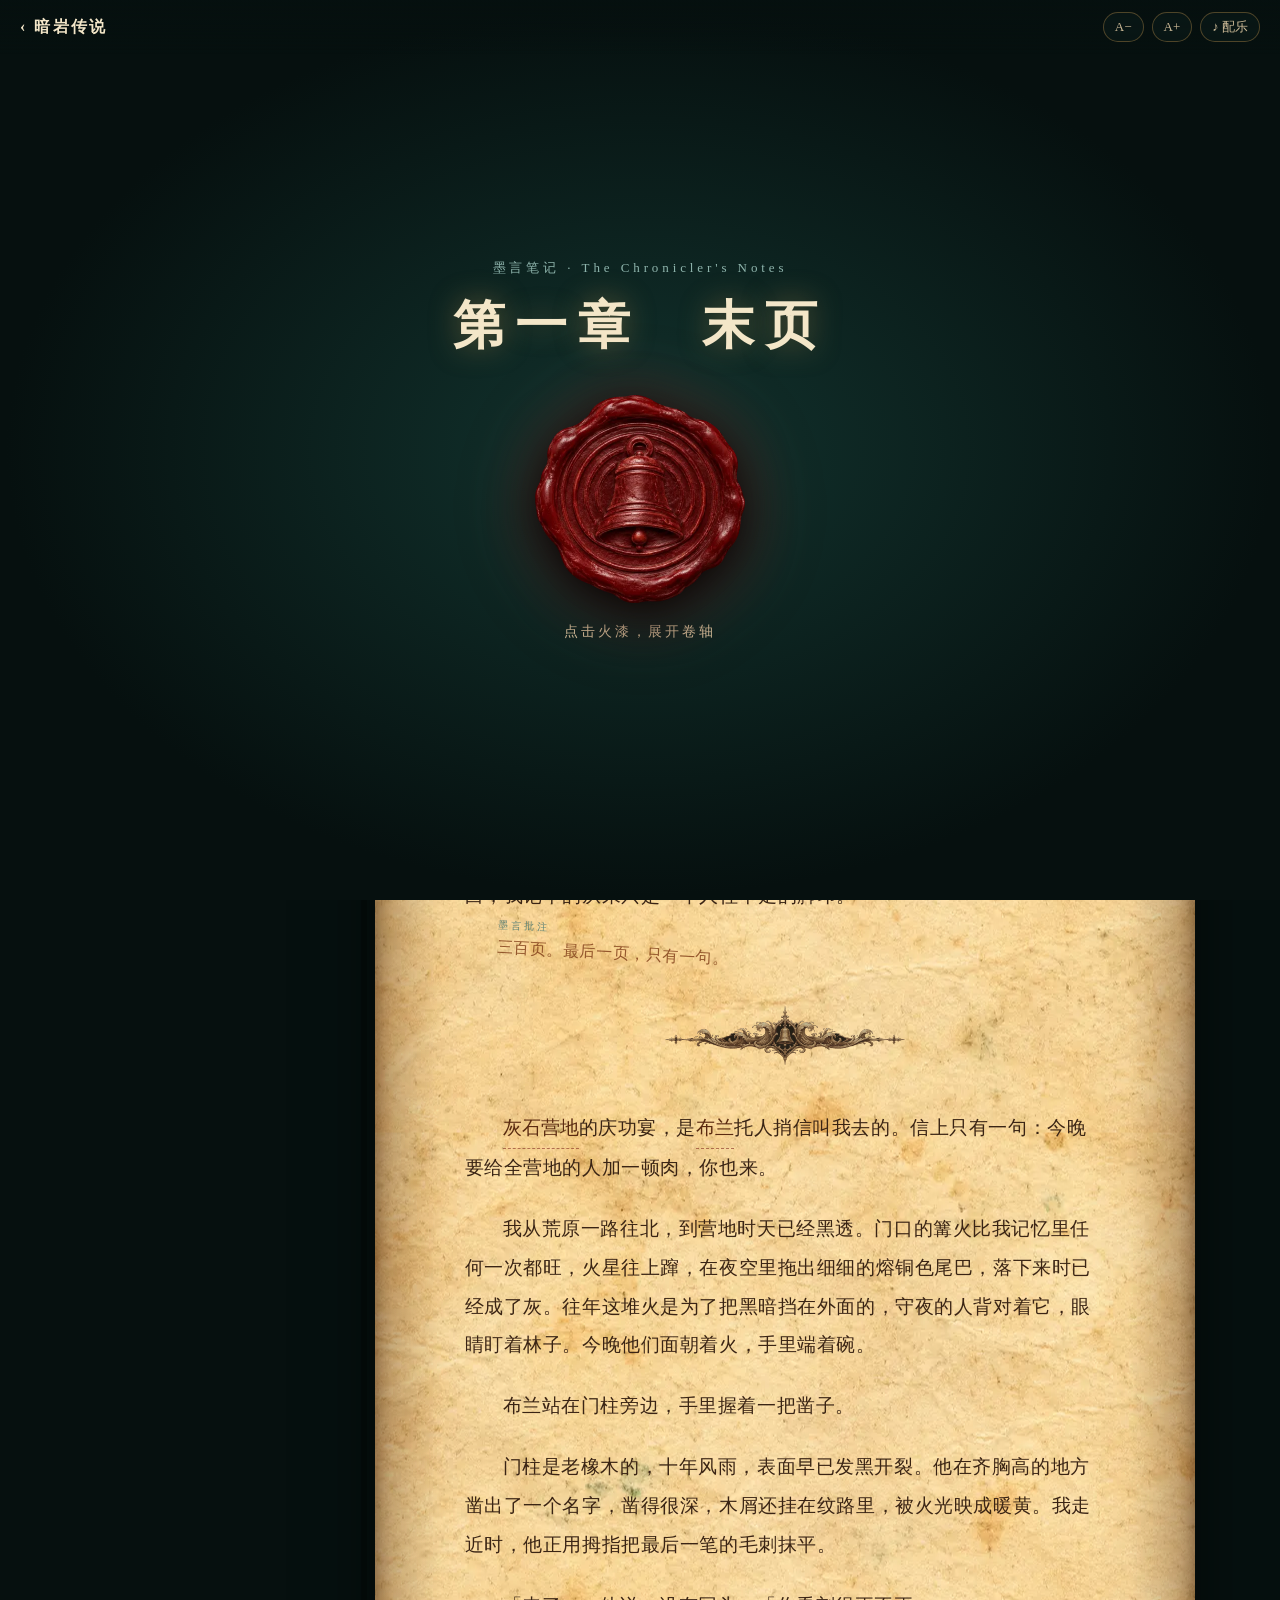
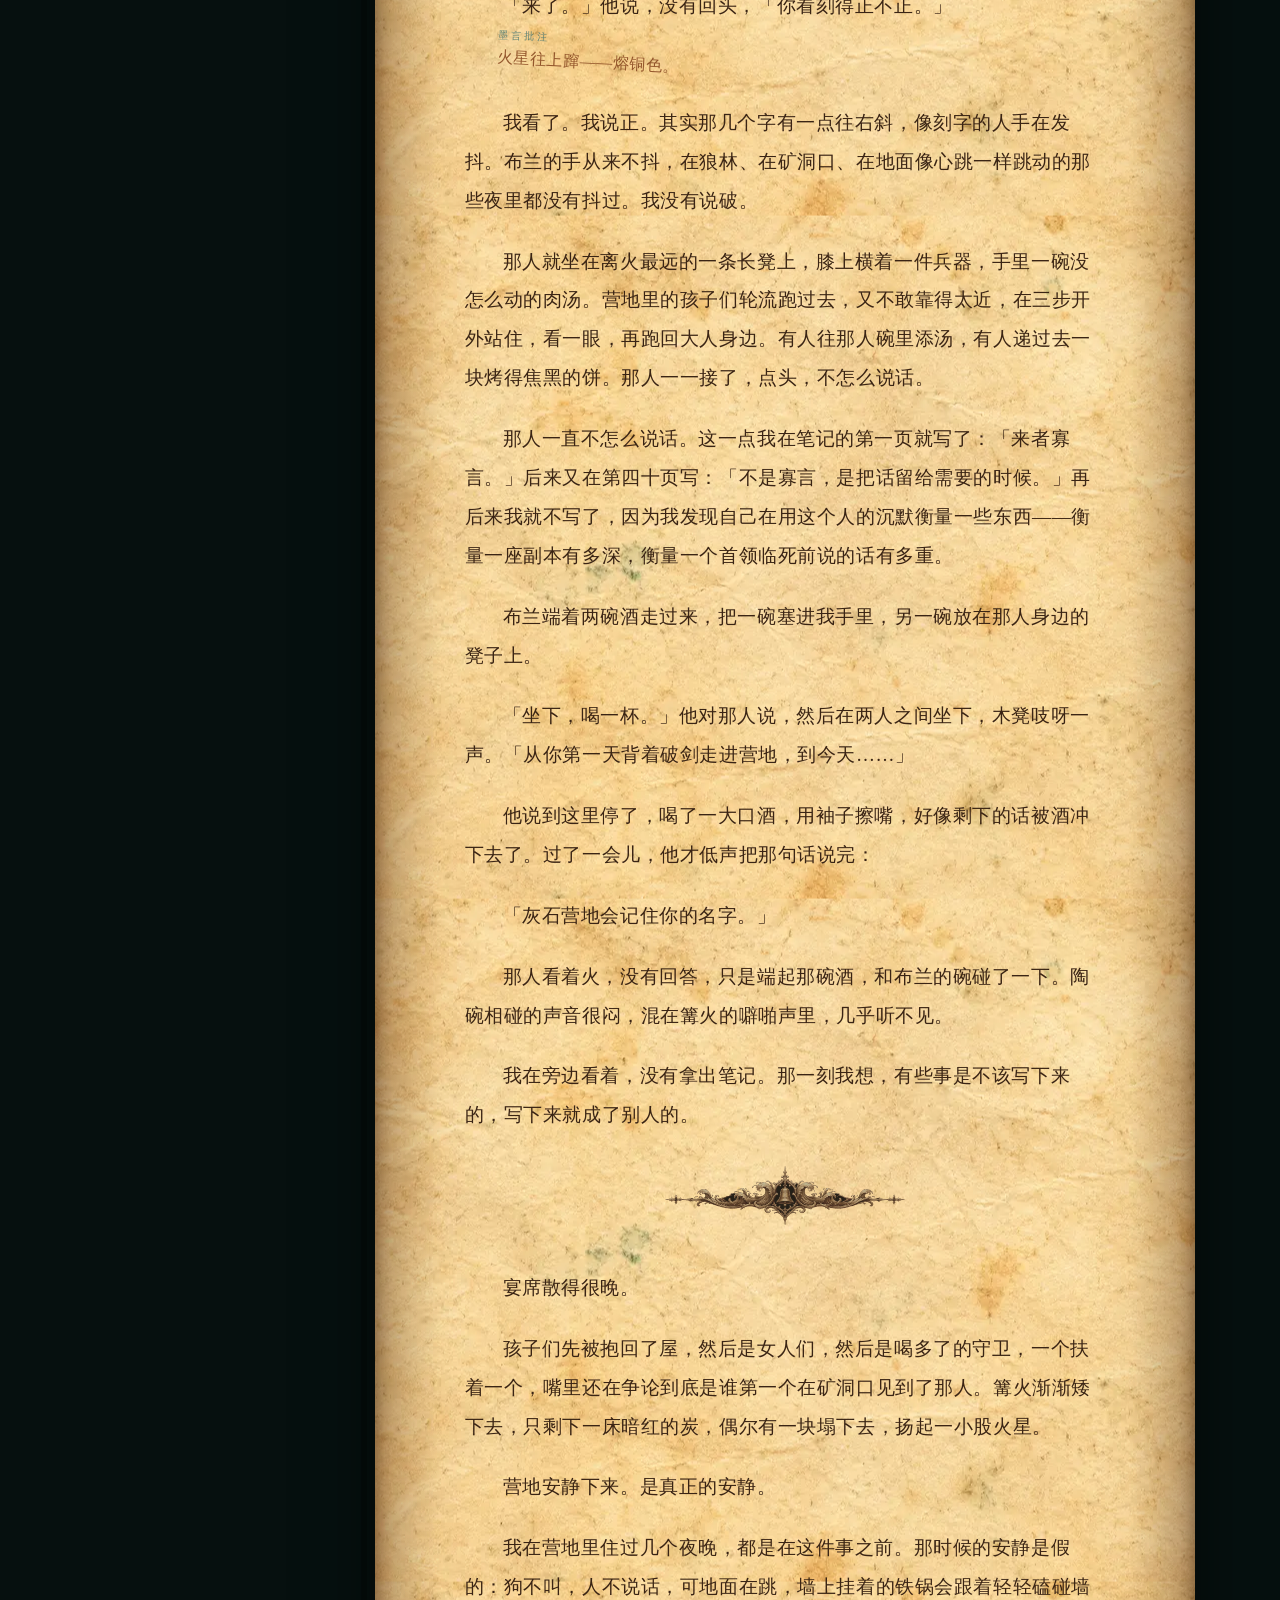
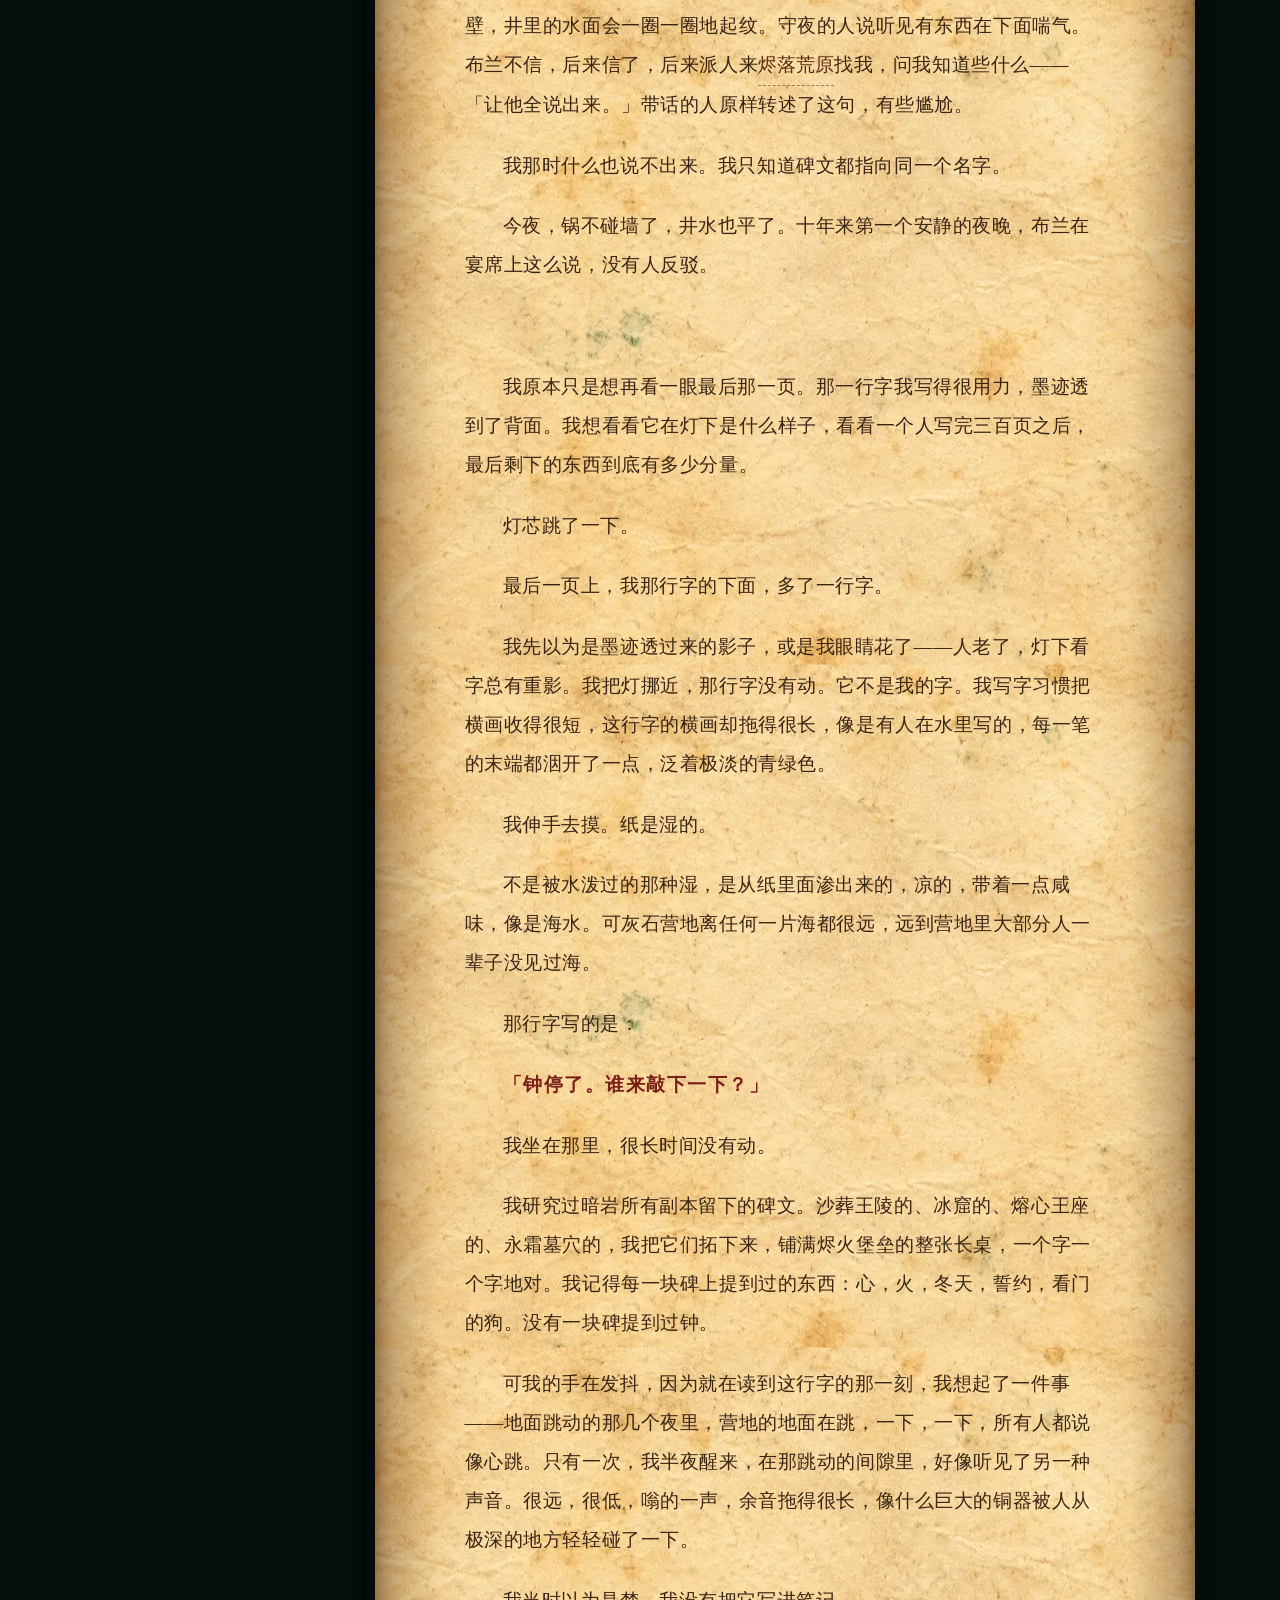
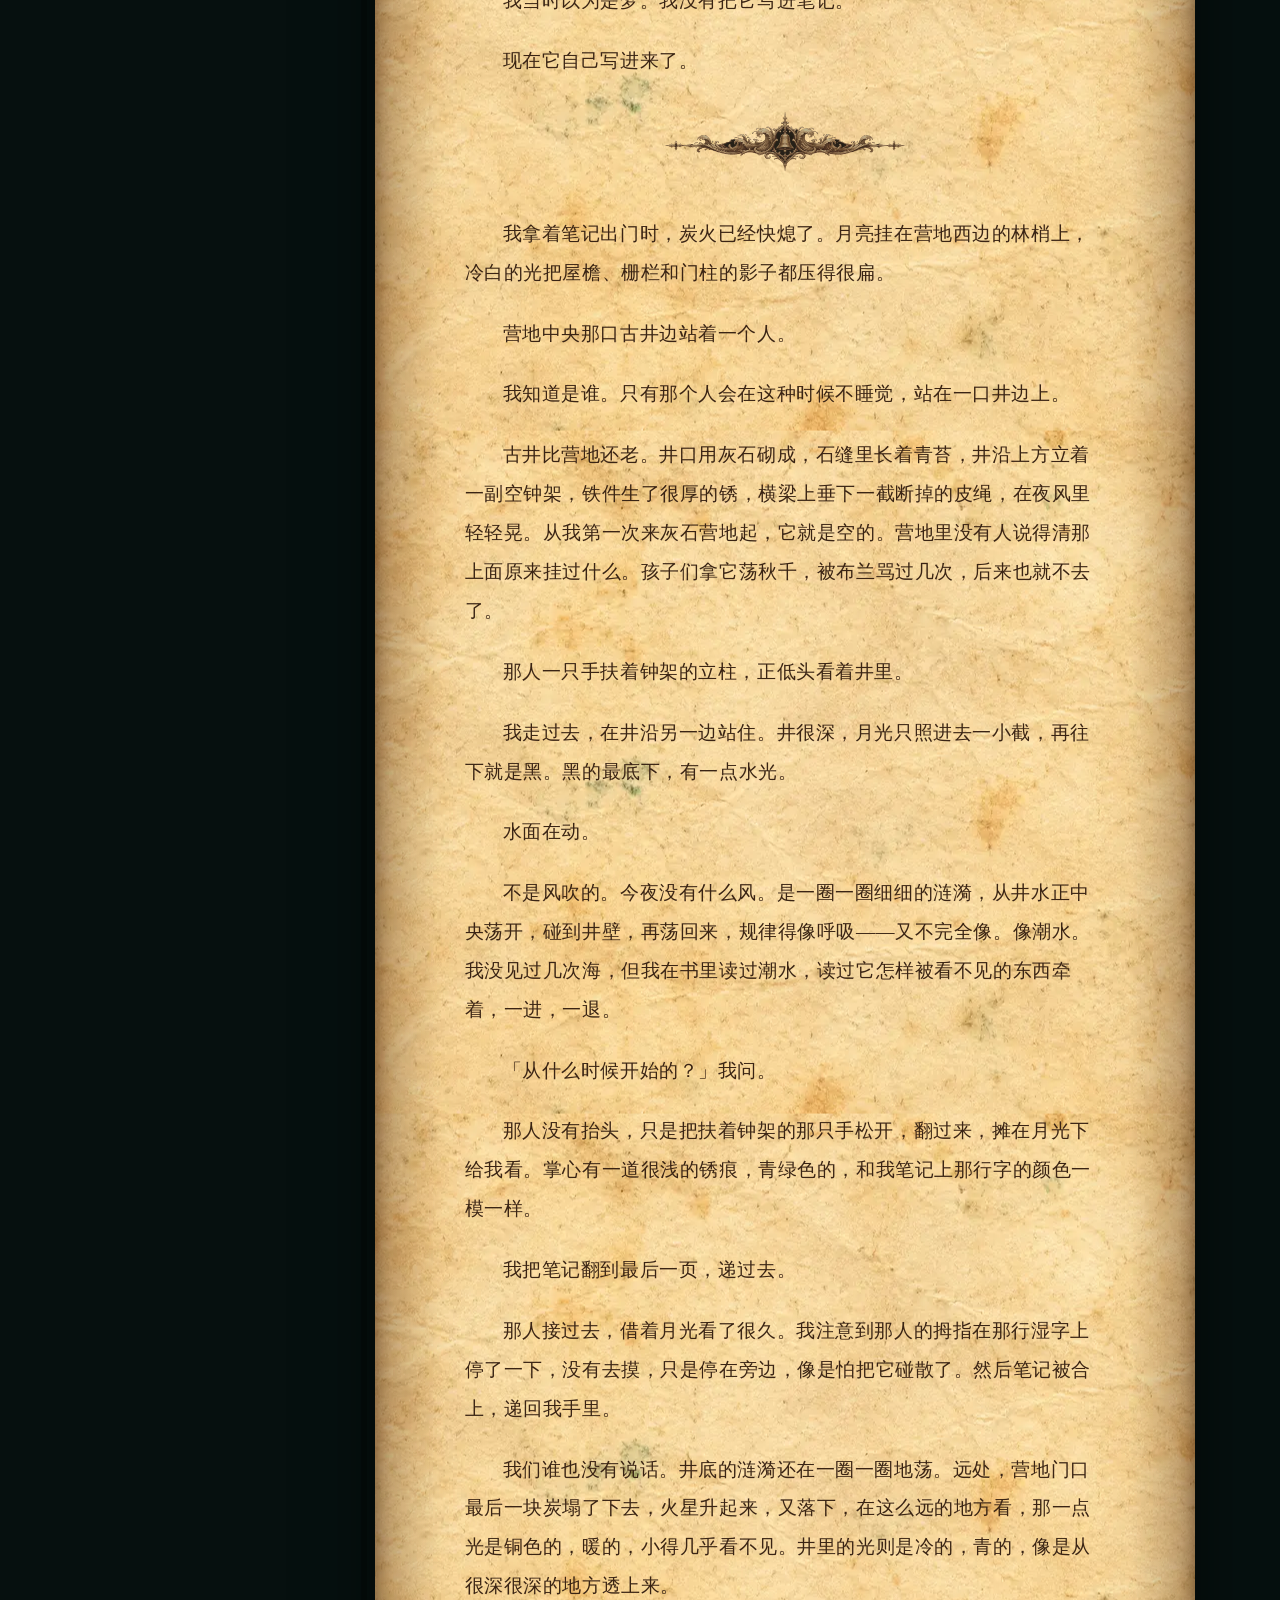
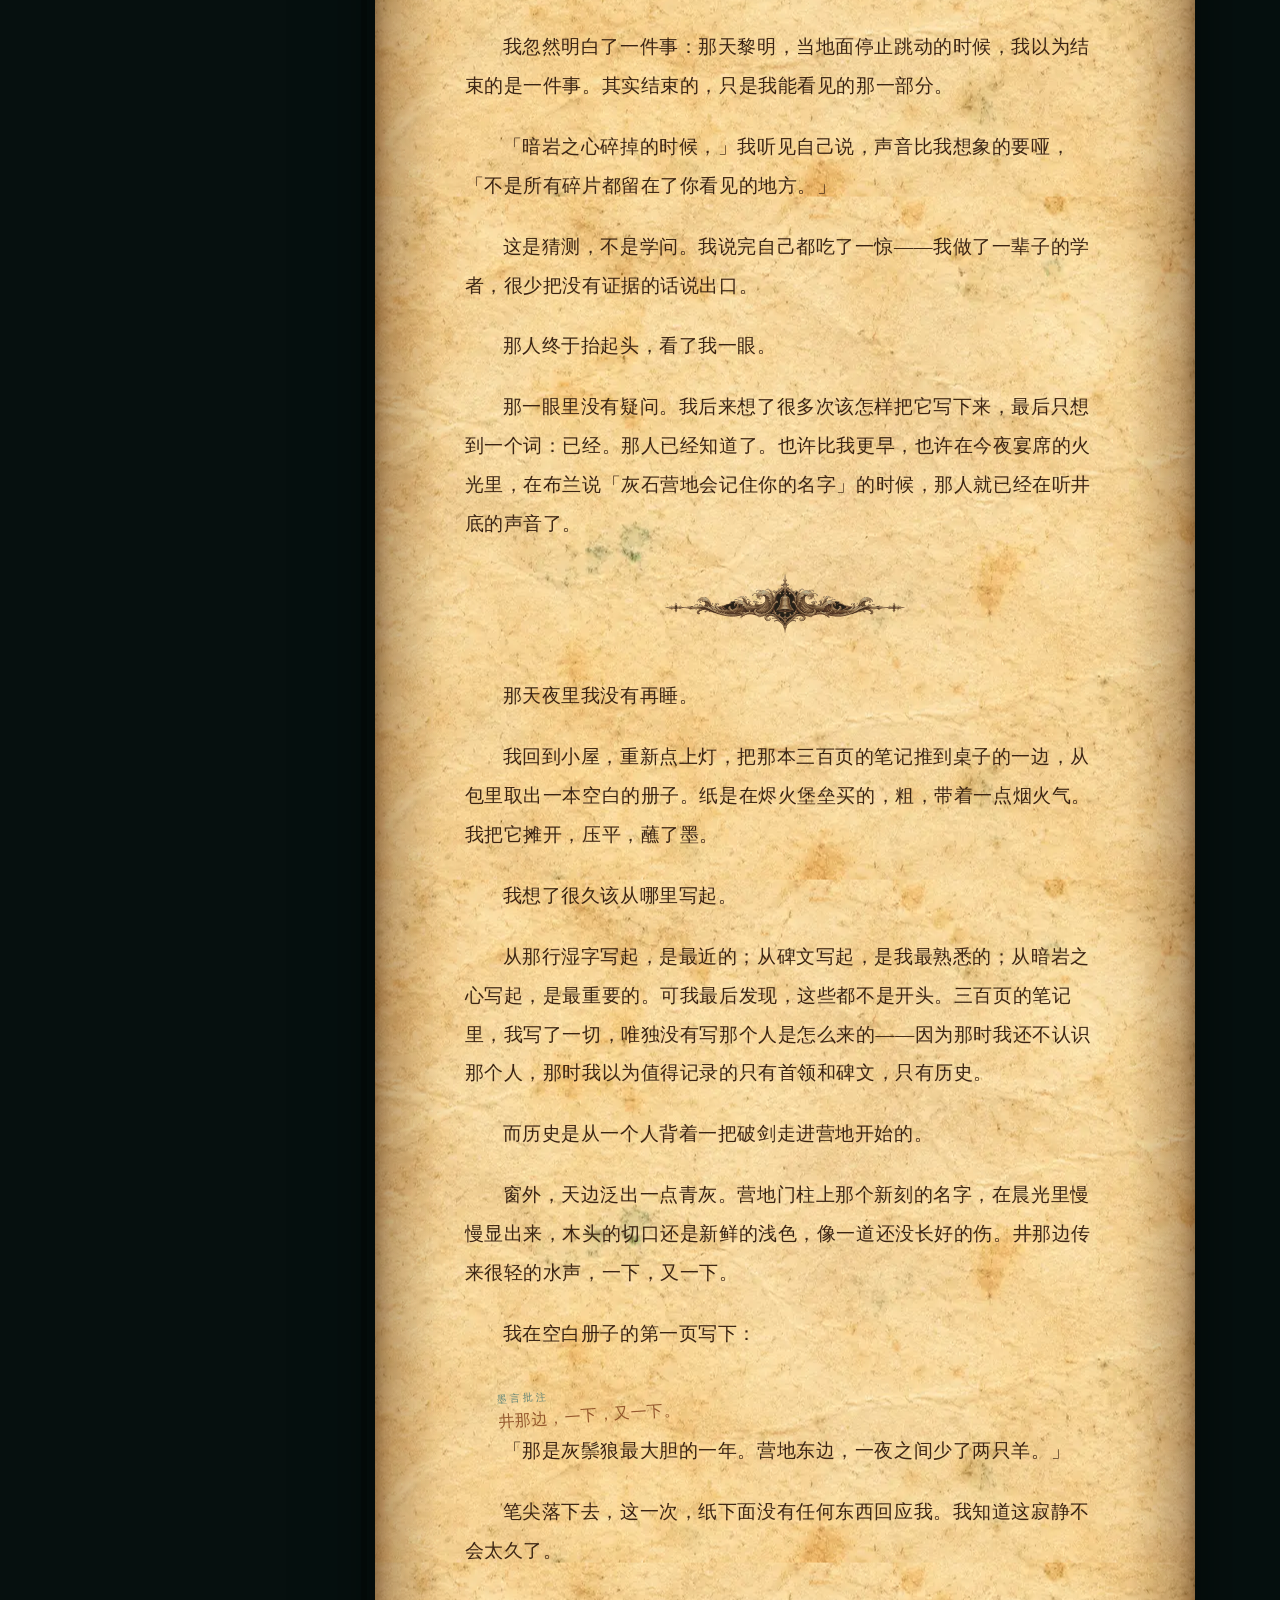
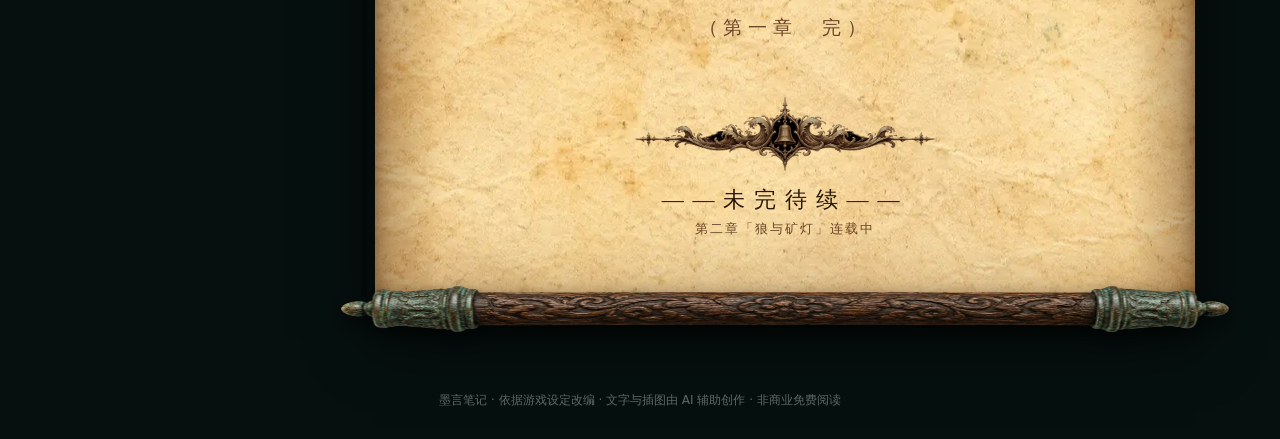
==== novel.html @ af3f8f76 "小说连载页：墨言笔记 第一章（羊皮卷互动阅读）" ====
<!doctype html>
<html lang="zh-CN">
<head>
<meta charset="utf-8">
<meta name="viewport" content="width=device-width,initial-scale=1,viewport-fit=cover">
<title>墨言笔记 · 暗岩传说：深渊回响 连载小说</title>
<meta name="description" content="《暗岩传说：深渊回响》官方连载小说：墨言的笔记。">
<meta name="theme-color" content="#06100f">
<meta property="og:title" content="墨言笔记 · 暗岩传说连载小说">
<meta property="og:description" content="我写了三百页的笔记，最后一页只有一句话。">
<meta property="og:image" content="img/title.webp">
<link rel="icon" href="img/n1_icon.webp">
<link rel="stylesheet" href="novel.css">
</head>
<body class="sealed">

<header class="nbar">
  <a class="back" href="index.html">‹ 暗岩传说</a>
  <button class="tocbtn" id="tocBtn" aria-label="目录">目录</button>
  <div class="tools">
    <button id="fsDown" aria-label="缩小字号">A−</button>
    <button id="fsUp" aria-label="放大字号">A+</button>
    <button id="bgm" aria-pressed="false" title="本章配乐：Title Theme">♪ 配乐</button>
  </div>
</header>

<!-- 火漆封印 -->
<div class="sealgate" id="gate">
  <p class="gate-sup">墨言笔记 · The Chronicler's Notes</p>
  <h1 class="gate-ttl">第一章　末页</h1>
  <button class="seal" id="seal" aria-label="敲碎火漆，展开卷轴">
    <img src="img/novel/seal.webp" alt="">
    <i class="shard s1"></i><i class="shard s2"></i><i class="shard s3"></i><i class="shard s4"></i>
  </button>
  <p class="gate-hint">点击火漆，展开卷轴</p>
  <p class="gate-resume" id="resume" hidden>你上次读到这里 · 将从书签处继续</p>
</div>

<div class="desk">
  <aside class="toc" id="toc">
    <h3>卷目</h3>
    <h4>第一部 · 暗岩</h4><ol><li class="on"><span class="no">01</span><span class="nm">末页</span></li><li class="lock"><span class="no">02</span><span class="nm">狼与矿灯</span><em>连载中</em></li><li class="lock"><span class="no">03</span><span class="nm">腐根</span><em>连载中</em></li><li class="lock"><span class="no">04</span><span class="nm">原野上的星纹</span><em>连载中</em></li><li class="lock"><span class="no">05</span><span class="nm">沙与霜</span><em>连载中</em></li><li class="lock"><span class="no">06</span><span class="nm">三座副本的回声</span><em>连载中</em></li><li class="lock"><span class="no">07</span><span class="nm">王与誓的余烬</span><em>连载中</em></li><li class="lock"><span class="no">08</span><span class="nm">暗岩之心</span><em>连载中</em></li></ol>
    <h4>第二部 · 沉钟之海</h4><ol><li class="lock"><span class="no">09</span><span class="nm">余音</span><em>连载中</em></li><li class="lock"><span class="no">10</span><span class="nm">钟停了</span><em>连载中</em></li><li class="lock"><span class="no">11</span><span class="nm">钟壳与沉船</span><em>连载中</em></li><li class="lock"><span class="no">12</span><span class="nm">深潮口</span><em>连载中</em></li><li class="lock"><span class="no">13</span><span class="nm">倒悬之城</span><em>连载中</em></li><li class="lock"><span class="no">14</span><span class="nm">钟舌与提灯</span><em>连载中</em></li><li class="lock"><span class="no">15</span><span class="nm">两种主张</span><em>连载中</em></li><li class="lock"><span class="no">16</span><span class="nm">无声钟楼</span><em>连载中</em></li><li class="lock"><span class="no">17</span><span class="nm">最后一下</span><em>连载中</em></li><li class="lock"><span class="no">18</span><span class="nm">沉眠者之门</span><em>连载中</em></li><li class="lock"><span class="no">19</span><span class="nm">余响</span><em>连载中</em></li></ol>
    <p class="toc-more">——未完待续——</p>
  </aside>

  <main class="scroll" id="scroll">
    <div class="rod top"><img src="img/novel/roller.webp" alt=""></div>
    <div class="ribbon"><i id="ribbon"></i></div>
    <article class="paper" id="paper">
      <header class="chap">
        <p class="part">第一部 · 暗岩</p>
        <img class="chap-orn" src="img/novel/orn.webp" alt="">
        <h2>第一章　末页</h2>
        <p class="chap-en">Chapter I · The Last Page</p>
      </header>
      <div class="text" id="text">
<p class="drop">我写了三百页的笔记，最后一页只有一句话。</p>
<p>那是在<button class="term" data-k="烬火堡垒">烬火堡垒</button>，天快亮的时候。地面停了。我先是没有察觉——这么多夜以来，我已经习惯了脚下那一下一下的跳动，像睡在一头巨兽的胸口上，习惯到写字时会不自觉地跟着它落笔。可那天黎明，笔尖落下去，纸下面什么也没有回应。我把手掌按在石地上，按了很久，石头只是冷，只是石头。</p>
<p>于是我写：<span class="wet">有人下去了，然后回来了。</span></p>
<p>写完我就再也写不出别的。三百页里有<button class="term" data-k="沙葬王陵">沙葬王陵</button>的碑文、冰窟壁上的刻痕、<button class="term" data-k="灰烬铸造厂">灰烬铸造厂</button>里那些未完成的铸模的尺寸，有<button class="term" data-k="瓦尔卡兹">瓦尔卡兹</button>和<button class="term" data-k="伊瑟兰">伊瑟兰</button>，有一颗烧不尽的心和一颗冻不坏的心。我以为我在记录历史。到最后一页才明白，我记下的从来只是一个人往下走的脚印。</p>
<aside class="note n1">三百页。最后一页，只有一句。</aside>
<div class="orn"><img src="img/novel/orn.webp" alt=""></div>
<p><button class="term" data-k="灰石营地">灰石营地</button>的庆功宴，是<button class="term" data-k="布兰">布兰</button>托人捎信叫我去的。信上只有一句：今晚要给全营地的人加一顿肉，你也来。</p>
<p>我从荒原一路往北，到营地时天已经黑透。门口的篝火比我记忆里任何一次都旺，火星往上蹿，在夜空里拖出细细的熔铜色尾巴，落下来时已经成了灰。往年这堆火是为了把黑暗挡在外面的，守夜的人背对着它，眼睛盯着林子。今晚他们面朝着火，手里端着碗。</p>
<p>布兰站在门柱旁边，手里握着一把凿子。</p>
<p>门柱是老橡木的，十年风雨，表面早已发黑开裂。他在齐胸高的地方凿出了一个名字，凿得很深，木屑还挂在纹路里，被火光映成暖黄。我走近时，他正用拇指把最后一笔的毛刺抹平。</p>
<p>「来了。」他说，没有回头，「你看刻得正不正。」</p>
<aside class="note n1">火星往上蹿——熔铜色。</aside>
<p>我看了。我说正。其实那几个字有一点往右斜，像刻字的人手在发抖。布兰的手从来不抖，在狼林、在矿洞口、在地面像心跳一样跳动的那些夜里都没有抖过。我没有说破。</p>
<p>那人就坐在离火最远的一条长凳上，膝上横着一件兵器，手里一碗没怎么动的肉汤。营地里的孩子们轮流跑过去，又不敢靠得太近，在三步开外站住，看一眼，再跑回大人身边。有人往那人碗里添汤，有人递过去一块烤得焦黑的饼。那人一一接了，点头，不怎么说话。</p>
<p>那人一直不怎么说话。这一点我在笔记的第一页就写了：「来者寡言。」后来又在第四十页写：「不是寡言，是把话留给需要的时候。」再后来我就不写了，因为我发现自己在用这个人的沉默衡量一些东西——衡量一座副本有多深，衡量一个首领临死前说的话有多重。</p>
<p>布兰端着两碗酒走过来，把一碗塞进我手里，另一碗放在那人身边的凳子上。</p>
<p>「坐下，喝一杯。」他对那人说，然后在两人之间坐下，木凳吱呀一声。「从你第一天背着破剑走进营地，到今天……」</p>
<p>他说到这里停了，喝了一大口酒，用袖子擦嘴，好像剩下的话被酒冲下去了。过了一会儿，他才低声把那句话说完：</p>
<p>「灰石营地会记住你的名字。」</p>
<p>那人看着火，没有回答，只是端起那碗酒，和布兰的碗碰了一下。陶碗相碰的声音很闷，混在篝火的噼啪声里，几乎听不见。</p>
<p>我在旁边看着，没有拿出笔记。那一刻我想，有些事是不该写下来的，写下来就成了别人的。</p>
<div class="orn"><img src="img/novel/orn.webp" alt=""></div>
<p>宴席散得很晚。</p>
<p>孩子们先被抱回了屋，然后是女人们，然后是喝多了的守卫，一个扶着一个，嘴里还在争论到底是谁第一个在矿洞口见到了那人。篝火渐渐矮下去，只剩下一床暗红的炭，偶尔有一块塌下去，扬起一小股火星。</p>
<p>营地安静下来。是真正的安静。</p>
<p>我在营地里住过几个夜晚，都是在这件事之前。那时候的安静是假的：狗不叫，人不说话，可地面在跳，墙上挂着的铁锅会跟着轻轻磕碰墙壁，井里的水面会一圈一圈地起纹。守夜的人说听见有东西在下面喘气。布兰不信，后来信了，后来派人来<button class="term" data-k="烬落荒原">烬落荒原</button>找我，问我知道些什么——「让他全说出来。」带话的人原样转述了这句，有些尴尬。</p>
<p>我那时什么也说不出来。我只知道碑文都指向同一个名字。</p>
<p>今夜，锅不碰墙了，井水也平了。十年来第一个安静的夜晚，布兰在宴席上这么说，没有人反驳。</p>
<p>我回到布兰给我腾出的那间小屋，点上油灯，把笔记摊开在桌上。</p>
<p>我原本只是想再看一眼最后那一页。那一行字我写得很用力，墨迹透到了背面。我想看看它在灯下是什么样子，看看一个人写完三百页之后，最后剩下的东西到底有多少分量。</p>
<p>灯芯跳了一下。</p>
<p>最后一页上，我那行字的下面，多了一行字。</p>
<p>我先以为是墨迹透过来的影子，或是我眼睛花了——人老了，灯下看字总有重影。我把灯挪近，那行字没有动。它不是我的字。我写字习惯把横画收得很短，这行字的横画却拖得很长，像是有人在水里写的，每一笔的末端都洇开了一点，泛着极淡的青绿色。</p>
<p>我伸手去摸。纸是湿的。</p>
<p>不是被水泼过的那种湿，是从纸里面渗出来的，凉的，带着一点咸味，像是海水。可灰石营地离任何一片海都很远，远到营地里大部分人一辈子没见过海。</p>
<p>那行字写的是：</p>
<p><strong class="bell">「钟停了。谁来敲下一下？」</strong></p>
<p>我坐在那里，很长时间没有动。</p>
<p>我研究过暗岩所有副本留下的碑文。沙葬王陵的、冰窟的、熔心王座的、永霜墓穴的，我把它们拓下来，铺满烬火堡垒的整张长桌，一个字一个字地对。我记得每一块碑上提到过的东西：心，火，冬天，誓约，看门的狗。没有一块碑提到过钟。</p>
<p>可我的手在发抖，因为就在读到这行字的那一刻，我想起了一件事——地面跳动的那几个夜里，营地的地面在跳，一下，一下，所有人都说像心跳。只有一次，我半夜醒来，在那跳动的间隙里，好像听见了另一种声音。很远，很低，嗡的一声，余音拖得很长，像什么巨大的铜器被人从极深的地方轻轻碰了一下。</p>
<p>我当时以为是梦。我没有把它写进笔记。</p>
<p>现在它自己写进来了。</p>
<div class="orn"><img src="img/novel/orn.webp" alt=""></div>
<p>我拿着笔记出门时，炭火已经快熄了。月亮挂在营地西边的林梢上，冷白的光把屋檐、栅栏和门柱的影子都压得很扁。</p>
<p>营地中央那口古井边站着一个人。</p>
<p>我知道是谁。只有那个人会在这种时候不睡觉，站在一口井边上。</p>
<p>古井比营地还老。井口用灰石砌成，石缝里长着青苔，井沿上方立着一副空钟架，铁件生了很厚的锈，横梁上垂下一截断掉的皮绳，在夜风里轻轻晃。从我第一次来灰石营地起，它就是空的。营地里没有人说得清那上面原来挂过什么。孩子们拿它荡秋千，被布兰骂过几次，后来也就不去了。</p>
<p>那人一只手扶着钟架的立柱，正低头看着井里。</p>
<p>我走过去，在井沿另一边站住。井很深，月光只照进去一小截，再往下就是黑。黑的最底下，有一点水光。</p>
<p>水面在动。</p>
<p>不是风吹的。今夜没有什么风。是一圈一圈细细的涟漪，从井水正中央荡开，碰到井壁，再荡回来，规律得像呼吸——又不完全像。像潮水。我没见过几次海，但我在书里读过潮水，读过它怎样被看不见的东西牵着，一进，一退。</p>
<p>「从什么时候开始的？」我问。</p>
<p>那人没有抬头，只是把扶着钟架的那只手松开，翻过来，摊在月光下给我看。掌心有一道很浅的锈痕，青绿色的，和我笔记上那行字的颜色一模一样。</p>
<p>我把笔记翻到最后一页，递过去。</p>
<p>那人接过去，借着月光看了很久。我注意到那人的拇指在那行湿字上停了一下，没有去摸，只是停在旁边，像是怕把它碰散了。然后笔记被合上，递回我手里。</p>
<p>我们谁也没有说话。井底的涟漪还在一圈一圈地荡。远处，营地门口最后一块炭塌了下去，火星升起来，又落下，在这么远的地方看，那一点光是铜色的，暖的，小得几乎看不见。井里的光则是冷的，青的，像是从很深很深的地方透上来。</p>
<p>我忽然明白了一件事：那天黎明，当地面停止跳动的时候，我以为结束的是一件事。其实结束的，只是我能看见的那一部分。</p>
<p>「暗岩之心碎掉的时候，」我听见自己说，声音比我想象的要哑，「不是所有碎片都留在了你看见的地方。」</p>
<p>这是猜测，不是学问。我说完自己都吃了一惊——我做了一辈子的学者，很少把没有证据的话说出口。</p>
<p>那人终于抬起头，看了我一眼。</p>
<p>那一眼里没有疑问。我后来想了很多次该怎样把它写下来，最后只想到一个词：已经。那人已经知道了。也许比我更早，也许在今夜宴席的火光里，在布兰说「灰石营地会记住你的名字」的时候，那人就已经在听井底的声音了。</p>
<div class="orn"><img src="img/novel/orn.webp" alt=""></div>
<p>那天夜里我没有再睡。</p>
<p>我回到小屋，重新点上灯，把那本三百页的笔记推到桌子的一边，从包里取出一本空白的册子。纸是在烬火堡垒买的，粗，带着一点烟火气。我把它摊开，压平，蘸了墨。</p>
<p>我想了很久该从哪里写起。</p>
<p>从那行湿字写起，是最近的；从碑文写起，是我最熟悉的；从暗岩之心写起，是最重要的。可我最后发现，这些都不是开头。三百页的笔记里，我写了一切，唯独没有写那个人是怎么来的——因为那时我还不认识那个人，那时我以为值得记录的只有首领和碑文，只有历史。</p>
<p>而历史是从一个人背着一把破剑走进营地开始的。</p>
<p>窗外，天边泛出一点青灰。营地门柱上那个新刻的名字，在晨光里慢慢显出来，木头的切口还是新鲜的浅色，像一道还没长好的伤。井那边传来很轻的水声，一下，又一下。</p>
<p>我在空白册子的第一页写下：</p>
<aside class="note n0">井那边，一下，又一下。</aside>
<p>「那是灰鬃狼最大胆的一年。营地东边，一夜之间少了两只羊。」</p>
<p>笔尖落下去，这一次，纸下面没有任何东西回应我。我知道这寂静不会太久了。</p>
<p class="end">（第一章　完）</p>
      </div>
      <footer class="tbc">
        <img src="img/novel/orn.webp" alt="">
        <p>——未完待续——</p>
        <small>第二章「狼与矿灯」连载中</small>
      </footer>
    </article>
    <div class="rod bot"><img src="img/novel/roller.webp" alt=""></div>
  </main>
</div>

<div class="card" id="card" hidden><b></b><span></span></div>
<audio id="aud" src="music/title_theme.mp3" loop preload="none"></audio>
<p class="credit">墨言笔记 · 依据游戏设定改编 · 文字与插图由 AI 辅助创作 · 非商业免费阅读</p>
<script>window.GLOSS={"布兰": {"t": "营地守卫长 · Bran", "d": "冒险者最早的引路人，把冒险者的名字刻上营地门柱。"}, "灰石营地": {"t": "地点 · Greystone Camp", "d": "地表守护者的据点，商路与前哨的中心。冒险者从这里出发。"}, "烬火堡垒": {"t": "地点 · Emberfire Bastion", "d": "烬落荒原上的堡垒，墨言在此驻留、写下笔记。"}, "烬落荒原": {"t": "地点 · Emberfall Wastes", "d": "余烬覆盖的荒原，烬火堡垒所在之地。"}, "沙葬王陵": {"t": "30 级副本", "d": "沙葬法老塞特赫长眠之地。「谁……打扰了法老的长眠？」"}, "灰烬铸造厂": {"t": "30 级副本", "d": "熔铸大师维克多与未完成的铸像。"}, "瓦尔卡兹": {"t": "熔心君王 · Valkaz", "d": "把自己的心脏扔进熔炉，换来永不熄灭的生命。"}, "伊瑟兰": {"t": "永冬之王 · Ithran", "d": "停下自己的心跳，好让冬天永远不结束。"}};</script>
<script src="novel.js"></script>
</body>
</html>
---- novel.css ----
[hidden]{display:none!important}
:root{--ink:#06100f;--teal:#3fe0c8;--gold:#f0b35a;--copper:#d9772b;--brown:#3a2414;--brown2:#6b4526;--fs:19px;
--serif:"Noto Serif SC","Source Han Serif SC","Songti SC","STSong",serif;--hand:"Ma Shan Zheng","STKaiti","KaiTi","Kaiti SC",cursive}
*{box-sizing:border-box;margin:0;padding:0}
html{background:var(--ink)}
body{font-family:var(--serif);color:#e8e2d4;min-height:100vh;overflow-x:hidden;
 background:radial-gradient(ellipse at 50% 0%,#12302c 0%,#06100f 60%) fixed}
body:before{content:"";position:fixed;inset:0;pointer-events:none;background:radial-gradient(ellipse at 50% 110%,rgba(217,119,43,.18),transparent 60%)}
button{font:inherit;color:inherit;background:none;border:0;cursor:pointer}
a{color:inherit;text-decoration:none}

.nbar{position:fixed;inset:0 0 auto 0;height:54px;z-index:40;display:flex;align-items:center;gap:16px;padding:0 20px;background:linear-gradient(#06100ff0,#06100f00)}
.back{color:#f3e6c8;letter-spacing:.15em;font-weight:700}
.tocbtn{display:none;padding:4px 12px;border:1px solid rgba(240,179,90,.35);border-radius:16px;font-size:13px;color:var(--gold)}
.tools{margin-left:auto;display:flex;gap:8px}
.tools button{padding:5px 11px;border:1px solid rgba(240,179,90,.3);border-radius:16px;font-size:13px;color:#cdbb98;background:#0b1a19aa}
.tools button[aria-pressed=true]{color:var(--ink);background:var(--gold);box-shadow:0 0 14px rgba(240,179,90,.6)}

/* 封印 */
.sealgate{position:fixed;inset:0;z-index:30;display:flex;flex-direction:column;align-items:center;justify-content:center;gap:14px;text-align:center;
 background:radial-gradient(ellipse at center,#12332e,#06100f 70%);transition:opacity 1s .6s,visibility 0s 1.6s}
.gate-sup{letter-spacing:.3em;color:#8fb5ad;font-size:13px}
.gate-ttl{font-size:clamp(30px,5vw,52px);letter-spacing:.2em;color:#f3e6c8;text-shadow:0 0 30px rgba(240,179,90,.35)}
.seal{position:relative;width:min(210px,46vw);aspect-ratio:1;margin:18px 0 4px;filter:drop-shadow(0 10px 24px #000) drop-shadow(0 0 30px rgba(196,48,43,.35));animation:breathe 3s ease-in-out infinite}
.seal img{width:100%;height:100%;object-fit:contain;transition:transform .5s,opacity .5s}
.seal:hover img{transform:scale(1.04) rotate(-3deg)}
@keyframes breathe{50%{filter:drop-shadow(0 10px 24px #000) drop-shadow(0 0 46px rgba(196,48,43,.6))}}
.shard{position:absolute;left:50%;top:50%;width:46%;height:46%;opacity:0;background:url(img/novel/seal.webp) no-repeat;background-size:217% 217%}
.s1{margin:-46% 0 0 -46%;background-position:0 0}.s2{margin:-46% 0 0 0;background-position:100% 0}.s3{margin:0 0 0 -46%;background-position:0 100%}.s4{margin:0;background-position:100% 100%}
.gate-hint{color:#cdbb98;font-size:14px;letter-spacing:.2em;animation:blink 2.4s infinite}
.gate-resume{color:var(--teal);font-size:13px}
@keyframes blink{50%{opacity:.4}}
.broken .seal{animation:none}.broken .seal img{opacity:0;transform:scale(1.3)}
.broken .shard{opacity:1;transition:transform .9s cubic-bezier(.2,.7,.3,1),opacity .9s .3s}
.broken .s1{transform:translate(-90px,-70px) rotate(-40deg);opacity:0}.broken .s2{transform:translate(90px,-80px) rotate(35deg);opacity:0}
.broken .s3{transform:translate(-80px,90px) rotate(25deg);opacity:0}.broken .s4{transform:translate(100px,80px) rotate(-30deg);opacity:0}
.opened .sealgate{opacity:0;visibility:hidden;pointer-events:none}
body.sealed{overflow:hidden}

/* 桌面布局 */
.desk{display:grid;grid-template-columns:250px minmax(0,820px);justify-content:center;gap:40px;padding:80px 24px 60px}
.toc{position:sticky;top:76px;align-self:start;max-height:calc(100vh - 100px);overflow:auto;padding:18px 16px;border:1px solid rgba(240,179,90,.22);border-radius:6px;background:#0b1a19cc;font-size:14px}
.toc h3{color:var(--gold);letter-spacing:.4em;font-size:15px;margin-bottom:10px}
.toc h4{color:#8fb5ad;font-weight:400;font-size:12px;letter-spacing:.2em;margin:14px 0 6px}
.toc ol{list-style:none}
.toc li{display:flex;align-items:baseline;gap:8px;padding:5px 6px;border-radius:4px}
.toc li .no{font-family:Georgia,serif;font-size:12px;color:#7d8a85;width:20px}
.toc li.on{background:linear-gradient(90deg,rgba(240,179,90,.18),transparent);color:#f3e6c8}
.toc li.on .no{color:var(--gold)}
.toc li.lock{color:#5e6b67}
.toc li em{margin-left:auto;font-style:normal;font-size:11px;color:#4c5955;border:1px solid #2a3a37;border-radius:8px;padding:0 6px}
.toc-more{margin-top:14px;text-align:center;color:#7d8a85;font-size:12px;letter-spacing:.2em}

/* 卷轴 */
.scroll{position:relative;transform-origin:top center}
.rod{position:relative;z-index:3;height:46px;margin:0 -34px}
.rod img{width:100%;height:100%;object-fit:fill;filter:drop-shadow(0 8px 10px rgba(0,0,0,.6))}
.rod.top{margin-bottom:-22px}.rod.bot{margin-top:-22px}
.ribbon{position:absolute;left:-14px;top:34px;bottom:34px;width:6px;z-index:2;background:rgba(0,0,0,.25);border-radius:3px}
.ribbon i{display:block;width:100%;height:0;background:linear-gradient(var(--copper),#8a1f1a);border-radius:3px;box-shadow:0 0 10px rgba(217,119,43,.6)}
.paper{position:relative;padding:70px clamp(28px,7vw,90px) 70px;color:var(--brown);
 background:url(img/novel/paper.webp) center/1024px auto repeat,#e6cf9f;
 box-shadow:inset 0 0 90px rgba(90,50,20,.55),inset 0 0 18px rgba(60,30,10,.5),0 30px 60px rgba(0,0,0,.6)}
.paper:before{content:"";position:absolute;inset:0;pointer-events:none;background:linear-gradient(90deg,rgba(60,30,10,.18),transparent 8%,transparent 92%,rgba(60,30,10,.18))}
.opened .scroll{animation:unroll 1.4s cubic-bezier(.3,.7,.2,1) both .3s}
@keyframes unroll{from{clip-path:inset(0 -400px 100% -400px);opacity:.2}to{clip-path:inset(0 -400px 0 -400px);opacity:1}}

.chap{text-align:center;margin-bottom:46px}
.part{letter-spacing:.4em;font-size:13px;color:var(--brown2)}
.chap-orn{width:min(360px,80%);margin:10px auto 6px;display:block;filter:sepia(.3) brightness(.75)}
.chap h2{font-size:clamp(28px,4vw,40px);letter-spacing:.3em;color:#2a170b}
.chap-en{font-family:Georgia,serif;font-style:italic;color:#7a5634;font-size:14px;margin-top:6px}

.text{font-size:var(--fs);line-height:2.05;letter-spacing:.03em;position:relative}
.text p{margin:0 0 1.15em;text-indent:2em;opacity:0;filter:blur(3px);transform:translateY(8px);transition:opacity 1.2s,filter 1.4s,transform 1.2s}
.text p.in{opacity:1;filter:none;transform:none}
.text p.drop{text-indent:0}
.text p.drop:first-letter{float:left;font-size:3.4em;line-height:1;margin:.04em .12em 0 0;color:#7a1e18;text-shadow:1px 1px 0 rgba(255,220,160,.5)}
.text p.end{text-align:center;text-indent:0;color:var(--brown2);letter-spacing:.3em;margin-top:2em}
.orn{text-align:center;margin:1.6em 0}.orn img{width:min(240px,60%);filter:sepia(.4) brightness(.7);opacity:.85}

.wet{position:relative;color:#1d3f3a;font-weight:700;background:radial-gradient(ellipse at center,rgba(40,110,100,.18),transparent 70%);padding:0 .15em;
 text-shadow:0 0 1px rgba(20,60,55,.6),0 1px 3px rgba(30,90,80,.35)}
.text p.in .wet{animation:seep 3.5s ease-out 1}
.wet:after{content:"";position:absolute;left:50%;bottom:-.35em;width:6px;height:0;background:linear-gradient(rgba(29,63,58,.6),transparent);border-radius:0 0 3px 3px}
.text p.in .wet:after{animation:drip 4s 1.5s ease-in forwards}
@keyframes seep{0%{color:transparent;text-shadow:0 0 14px rgba(29,63,58,.9)}100%{}}
@keyframes drip{to{height:1.4em;opacity:0}}

.term{font:inherit;color:#5a2a10;border-bottom:1px dashed rgba(122,30,24,.55);padding:0;cursor:help;transition:color .2s,background .2s}
.term:hover,.term.act{color:#7a1e18;background:rgba(217,119,43,.15)}

.note{position:absolute;right:calc(-1 * clamp(28px,7vw,90px) - 168px);width:140px;font-family:var(--hand);font-size:17px;line-height:1.5;color:#c9a46a;transform:rotate(-4deg);opacity:.85;pointer-events:none}
.note:before{content:"墨言批注";display:block;font-family:var(--serif);font-size:10px;letter-spacing:.3em;color:#8fb5ad;margin-bottom:3px}
.note.n1{transform:rotate(3deg)}

.tbc{text-align:center;margin-top:50px;color:var(--brown2)}
.tbc img{width:min(300px,70%);filter:sepia(.4) brightness(.7)}
.tbc p{font-size:22px;letter-spacing:.4em;margin:10px 0 4px;color:#2a170b}
.tbc small{font-size:13px;letter-spacing:.15em}

.card{position:fixed;z-index:60;max-width:260px;padding:12px 14px;border:1px solid rgba(240,179,90,.5);border-radius:6px;background:#0b1a19f2;box-shadow:0 10px 30px rgba(0,0,0,.6),0 0 20px rgba(63,224,200,.12);font-size:14px;line-height:1.6;color:#e8e2d4}
.card b{display:block;color:var(--gold);font-size:13px;letter-spacing:.1em;margin-bottom:4px}
.credit{text-align:center;color:#5e6b67;font-size:12px;padding:0 20px 30px;font-family:system-ui,sans-serif}

@media (max-width:1420px){.note{position:relative;right:auto;display:block;width:auto;margin:-.3em 0 1.2em 2em;font-size:16px;color:#8a4a22;opacity:.9}.note:before{color:#4f7a72}}
.bell{color:#7a1e18;font-weight:700;letter-spacing:.08em}
@media (max-width:900px){
 .desk{grid-template-columns:minmax(0,1fr);padding:66px 12px 40px}
 .tocbtn{display:inline-block}
 .toc{position:fixed;top:54px;left:0;bottom:0;width:78vw;max-width:300px;max-height:none;z-index:45;border-radius:0 6px 6px 0;transform:translateX(-105%);transition:transform .35s;background:#0b1a19f8}
 .toc.show{transform:none}
 .rod{margin:0 -10px;height:30px}.rod.top{margin-bottom:-14px}.rod.bot{margin-top:-14px}
 .ribbon{left:-6px;width:4px}
 .paper{padding:46px 22px 50px}
 :root{--fs:17px}
 .tools button{padding:4px 8px}
}
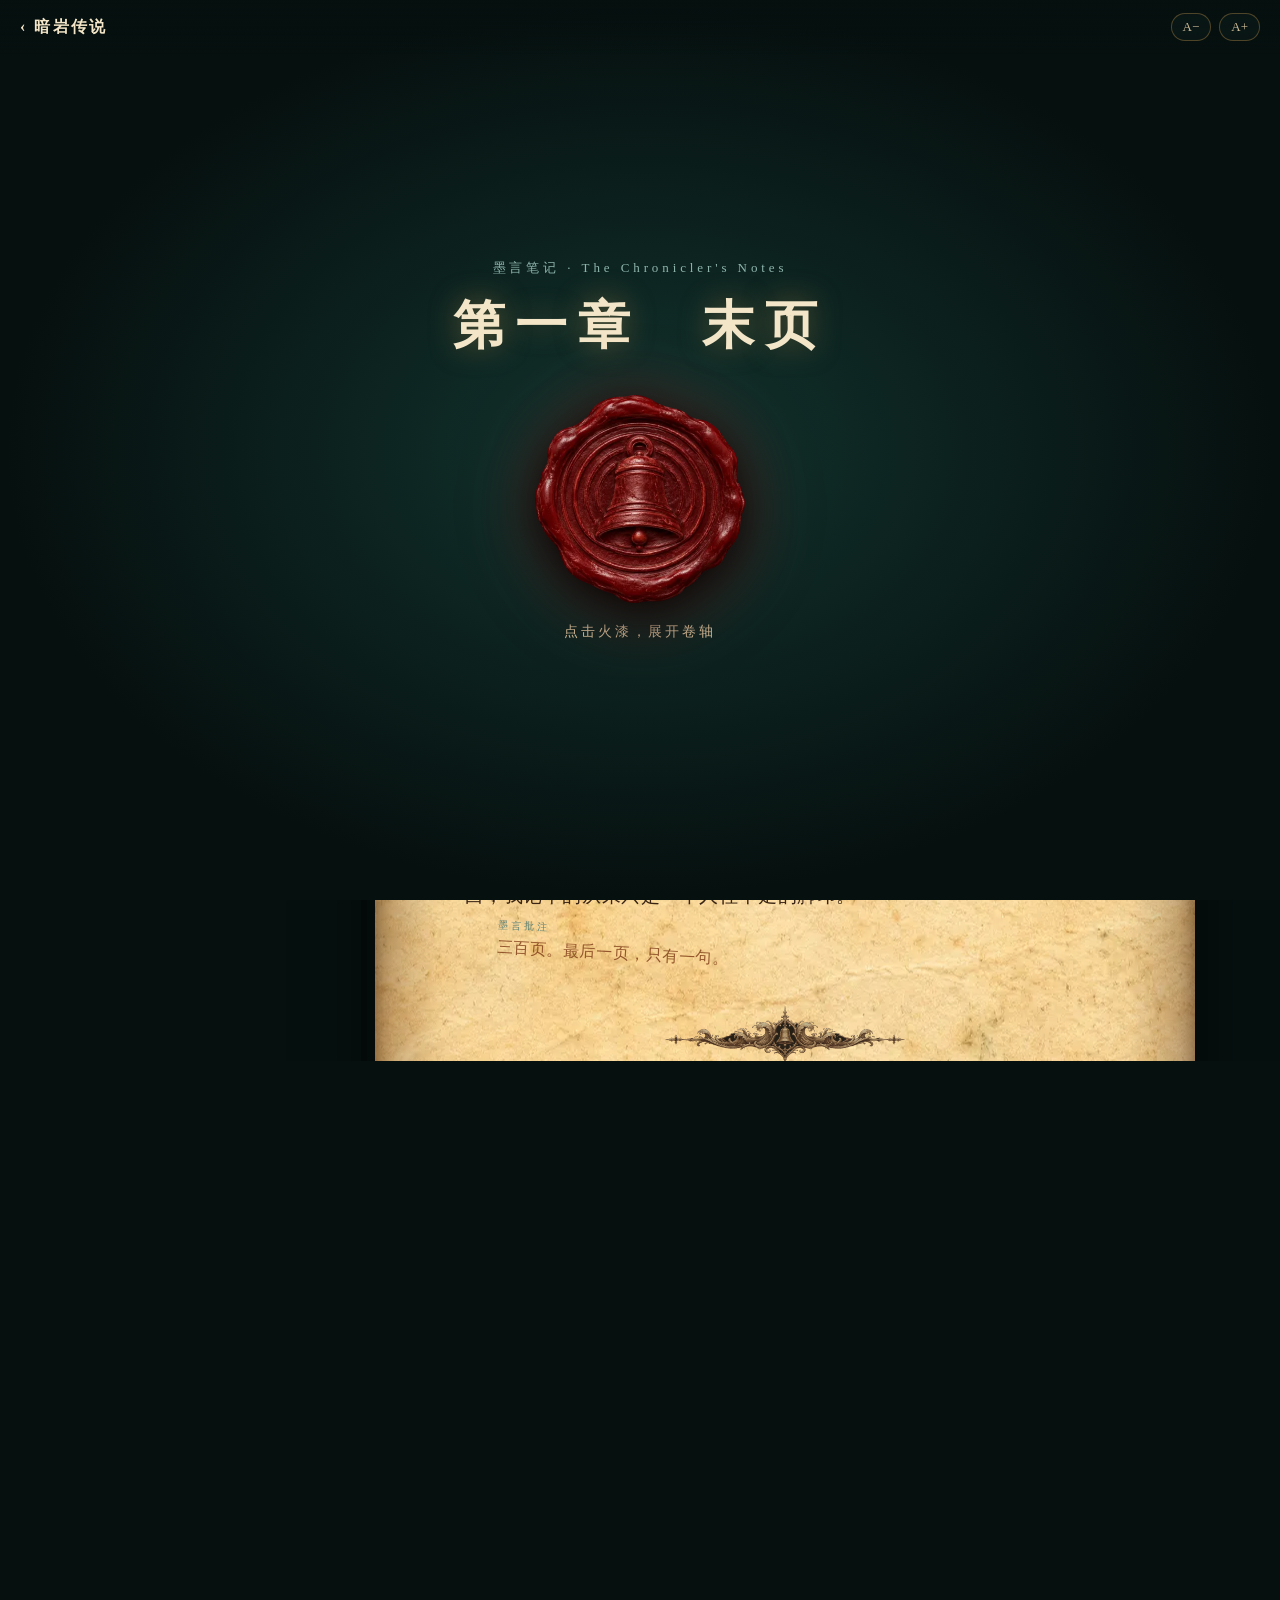
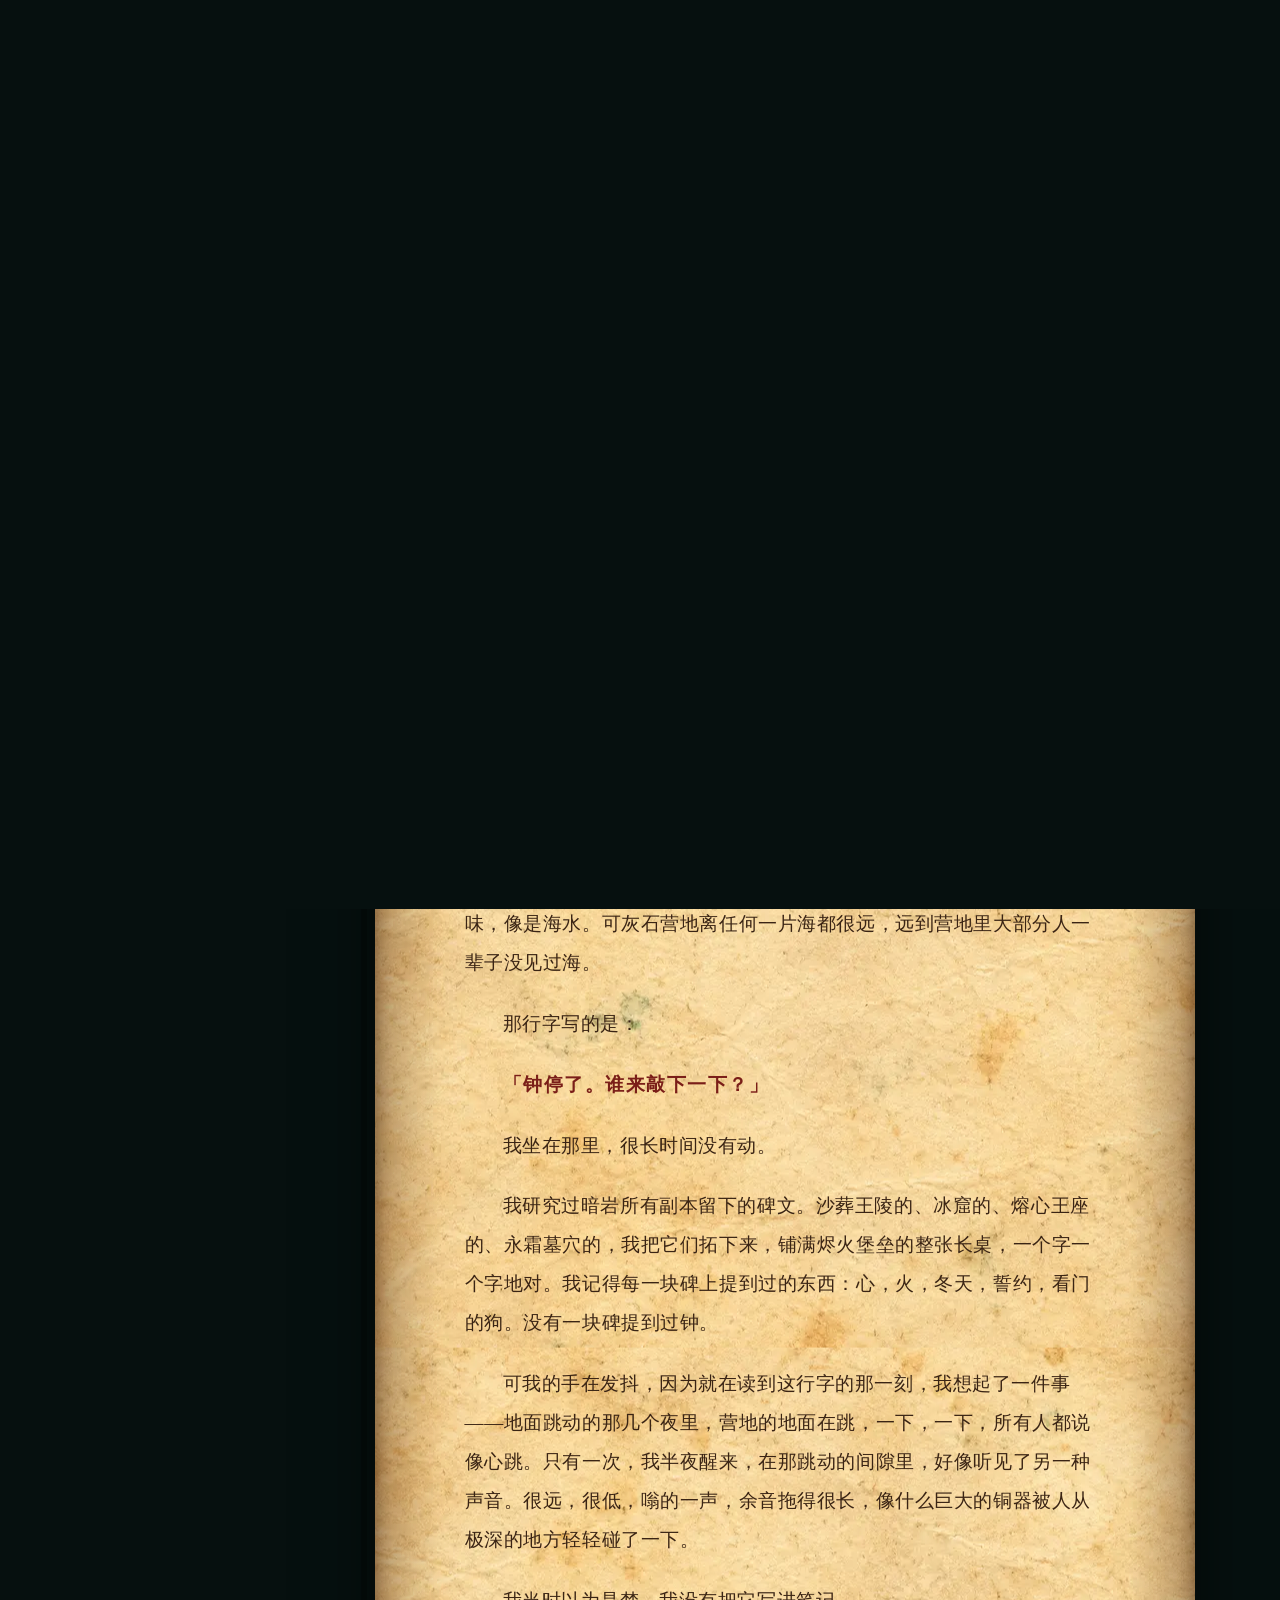
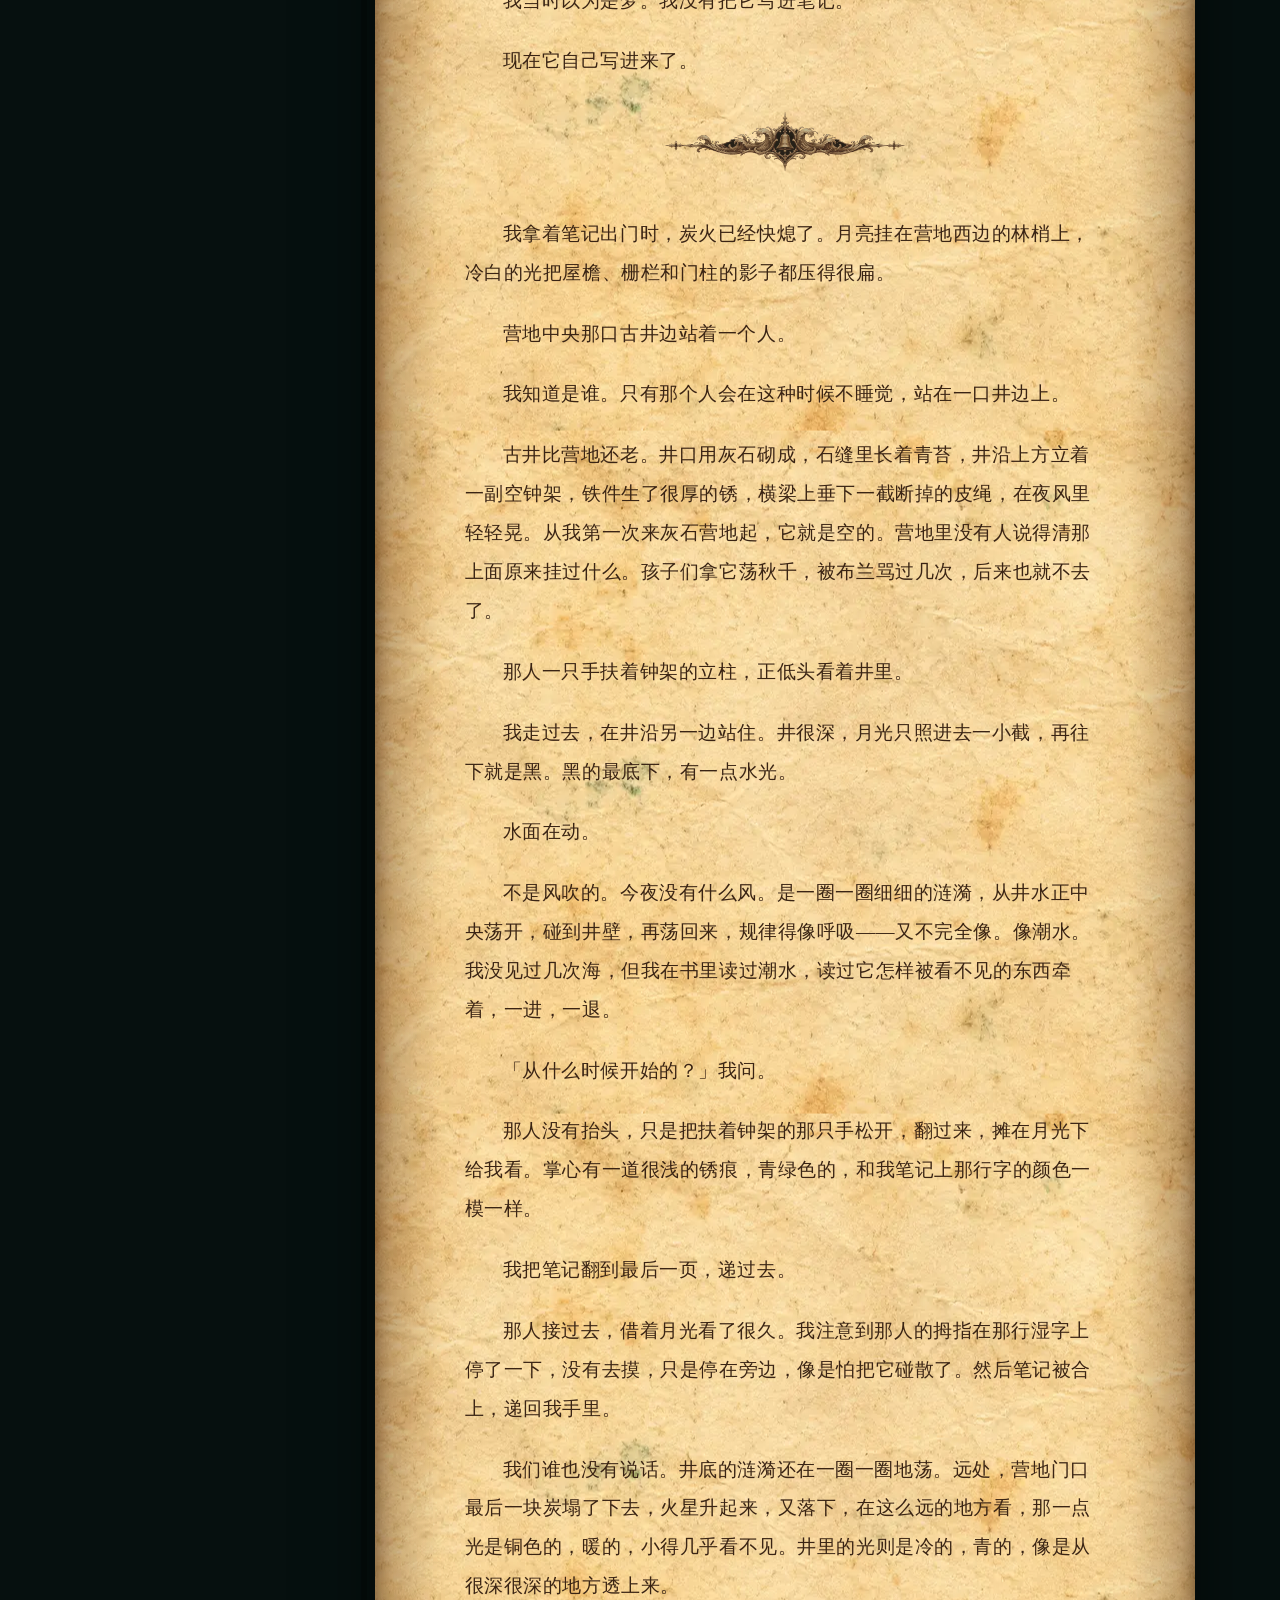
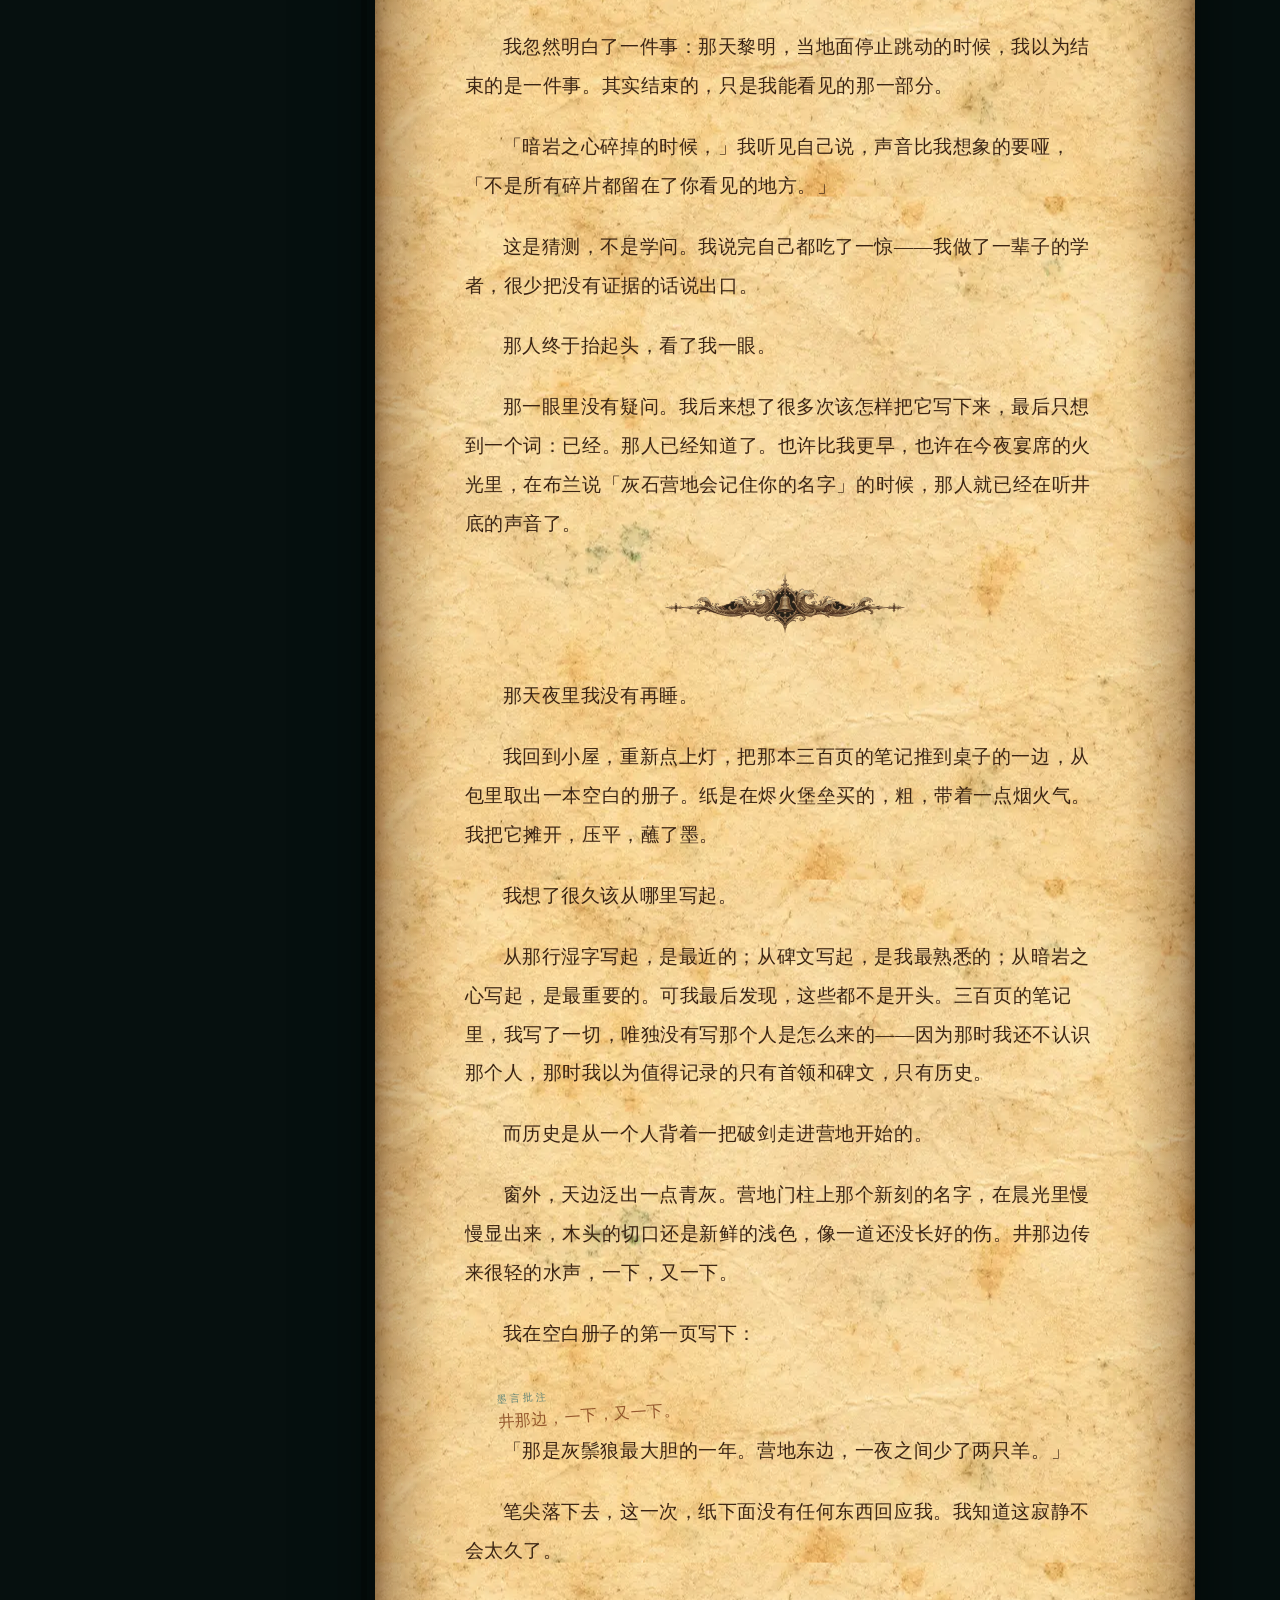
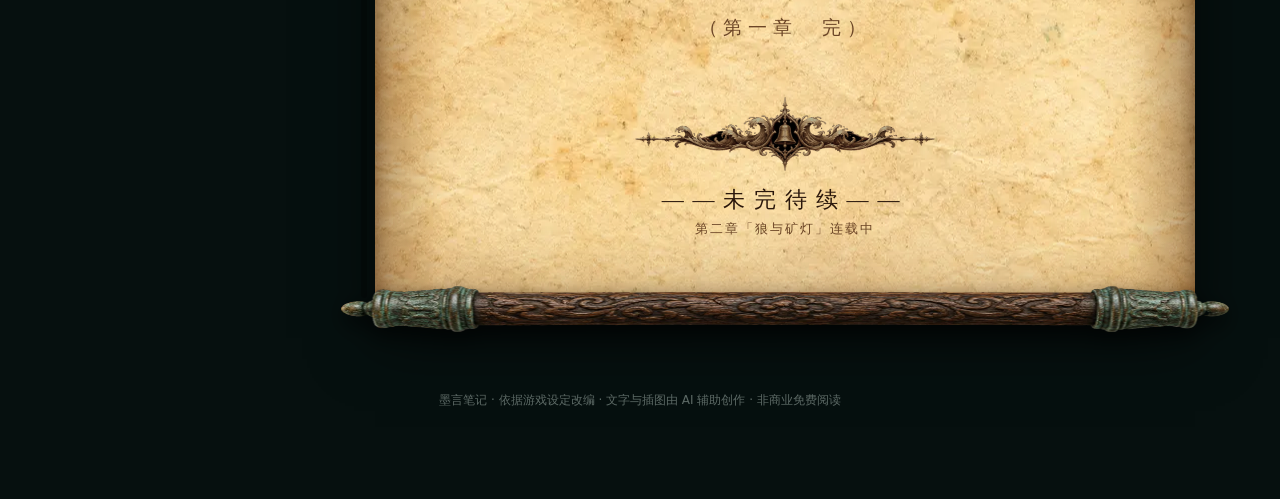
==== commit f74460b1: "小说页：加简易 OST 播放器（下拉选曲）" ====
--- a/novel.html
+++ b/novel.html
@@ -20,7 +20,6 @@
   <div class="tools">
     <button id="fsDown" aria-label="缩小字号">A−</button>
     <button id="fsUp" aria-label="放大字号">A+</button>
-    <button id="bgm" aria-pressed="false" title="本章配乐：Title Theme">♪ 配乐</button>
   </div>
 </header>
 
@@ -140,9 +139,19 @@
 </div>
 
 <div class="card" id="card" hidden><b></b><span></span></div>
-<audio id="aud" src="music/title_theme.mp3" loop preload="none"></audio>
+<div class="mp" id="mp">
+  <button class="mp-play" id="mpPlay" aria-label="播放">▶</button>
+  <div class="mp-info"><small>古钟唱机 · OST</small>
+    <select id="mpSel" aria-label="选择曲目"></select>
+  </div>
+  <button class="mp-btn" id="mpNext" aria-label="下一首">⏭</button>
+  <input type="range" id="mpVol" min="0" max="1" step="0.05" value="0.35" aria-label="音量">
+  <i class="mp-bar"><b id="mpBar"></b></i>
+</div>
+<audio id="aud" preload="none"></audio>
 <p class="credit">墨言笔记 · 依据游戏设定改编 · 文字与插图由 AI 辅助创作 · 非商业免费阅读</p>
 <script>window.GLOSS={"布兰": {"t": "营地守卫长 · Bran", "d": "冒险者最早的引路人，把冒险者的名字刻上营地门柱。"}, "灰石营地": {"t": "地点 · Greystone Camp", "d": "地表守护者的据点，商路与前哨的中心。冒险者从这里出发。"}, "烬火堡垒": {"t": "地点 · Emberfire Bastion", "d": "烬落荒原上的堡垒，墨言在此驻留、写下笔记。"}, "烬落荒原": {"t": "地点 · Emberfall Wastes", "d": "余烬覆盖的荒原，烬火堡垒所在之地。"}, "沙葬王陵": {"t": "30 级副本", "d": "沙葬法老塞特赫长眠之地。「谁……打扰了法老的长眠？」"}, "灰烬铸造厂": {"t": "30 级副本", "d": "熔铸大师维克多与未完成的铸像。"}, "瓦尔卡兹": {"t": "熔心君王 · Valkaz", "d": "把自己的心脏扔进熔炉，换来永不熄灭的生命。"}, "伊瑟兰": {"t": "永冬之王 · Ithran", "d": "停下自己的心跳，好让冬天永远不结束。"}};</script>
+<script src="tracks.js"></script>
 <script src="novel.js"></script>
 </body>
 </html>
--- a/novel.css
+++ b/novel.css
@@ -116,3 +116,20 @@
  :root{--fs:17px}
  .tools button{padding:4px 8px}
 }
+
+/* 简易 OST 播放器 */
+.mp{position:fixed;right:18px;bottom:18px;z-index:50;display:flex;align-items:center;gap:10px;padding:8px 12px 10px 8px;border:1px solid rgba(240,179,90,.35);border-radius:30px;background:#0b1a19ee;box-shadow:0 10px 30px rgba(0,0,0,.55);backdrop-filter:blur(6px);font-family:system-ui,sans-serif;overflow:hidden}
+.mp-play{width:40px;height:40px;border-radius:50%;background:radial-gradient(circle at 35% 30%,#f6c77a,#b8641f);color:#1a0e05;font-size:15px;box-shadow:0 0 14px rgba(240,179,90,.45);flex:none}
+.mp.on .mp-play{animation:ring 2.4s ease-in-out infinite}
+@keyframes ring{50%{box-shadow:0 0 26px rgba(240,179,90,.85)}}
+.mp-info{display:flex;flex-direction:column;min-width:0}
+.mp-info small{font-size:10px;letter-spacing:.2em;color:#8fb5ad}
+.mp select{max-width:200px;background:transparent;border:0;color:#f3e6c8;font:600 14px var(--serif);padding:2px 0;cursor:pointer;outline:none}
+.mp select option,.mp select optgroup{background:#0b1a19;color:#e8e2d4}
+.mp-btn{color:#cdbb98;font-size:15px;padding:4px}
+.mp input[type=range]{width:70px;accent-color:#f0b35a}
+.mp-bar{position:absolute;left:0;right:0;bottom:0;height:2px;background:rgba(255,255,255,.06)}
+.mp-bar b{display:block;height:100%;width:0;background:linear-gradient(90deg,var(--teal),var(--gold))}
+.sealed .mp{opacity:0;pointer-events:none}.mp{transition:opacity .8s 1.2s}
+.credit{padding-bottom:90px}
+@media (max-width:900px){.mp{left:10px;right:10px;bottom:10px;border-radius:16px}.mp select{max-width:none;width:100%}.mp-info{flex:1}.mp input[type=range]{display:none}}
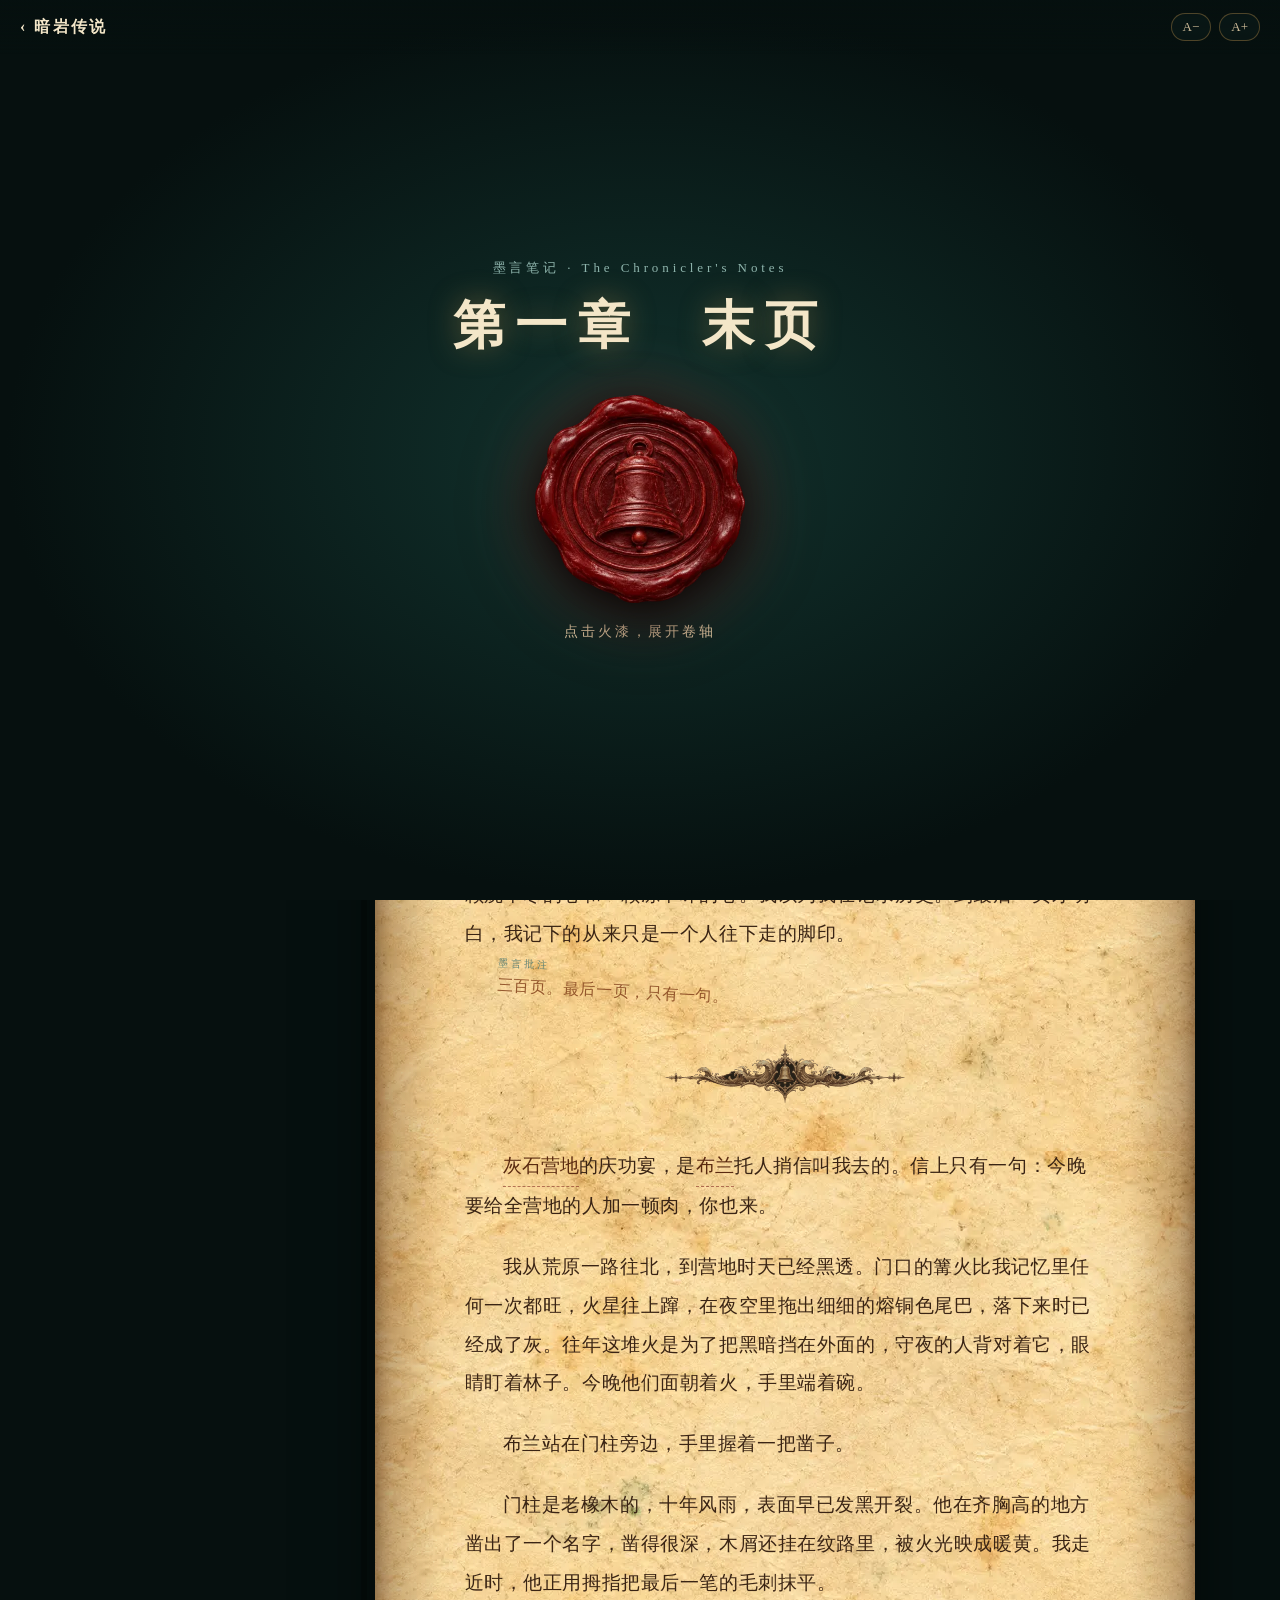
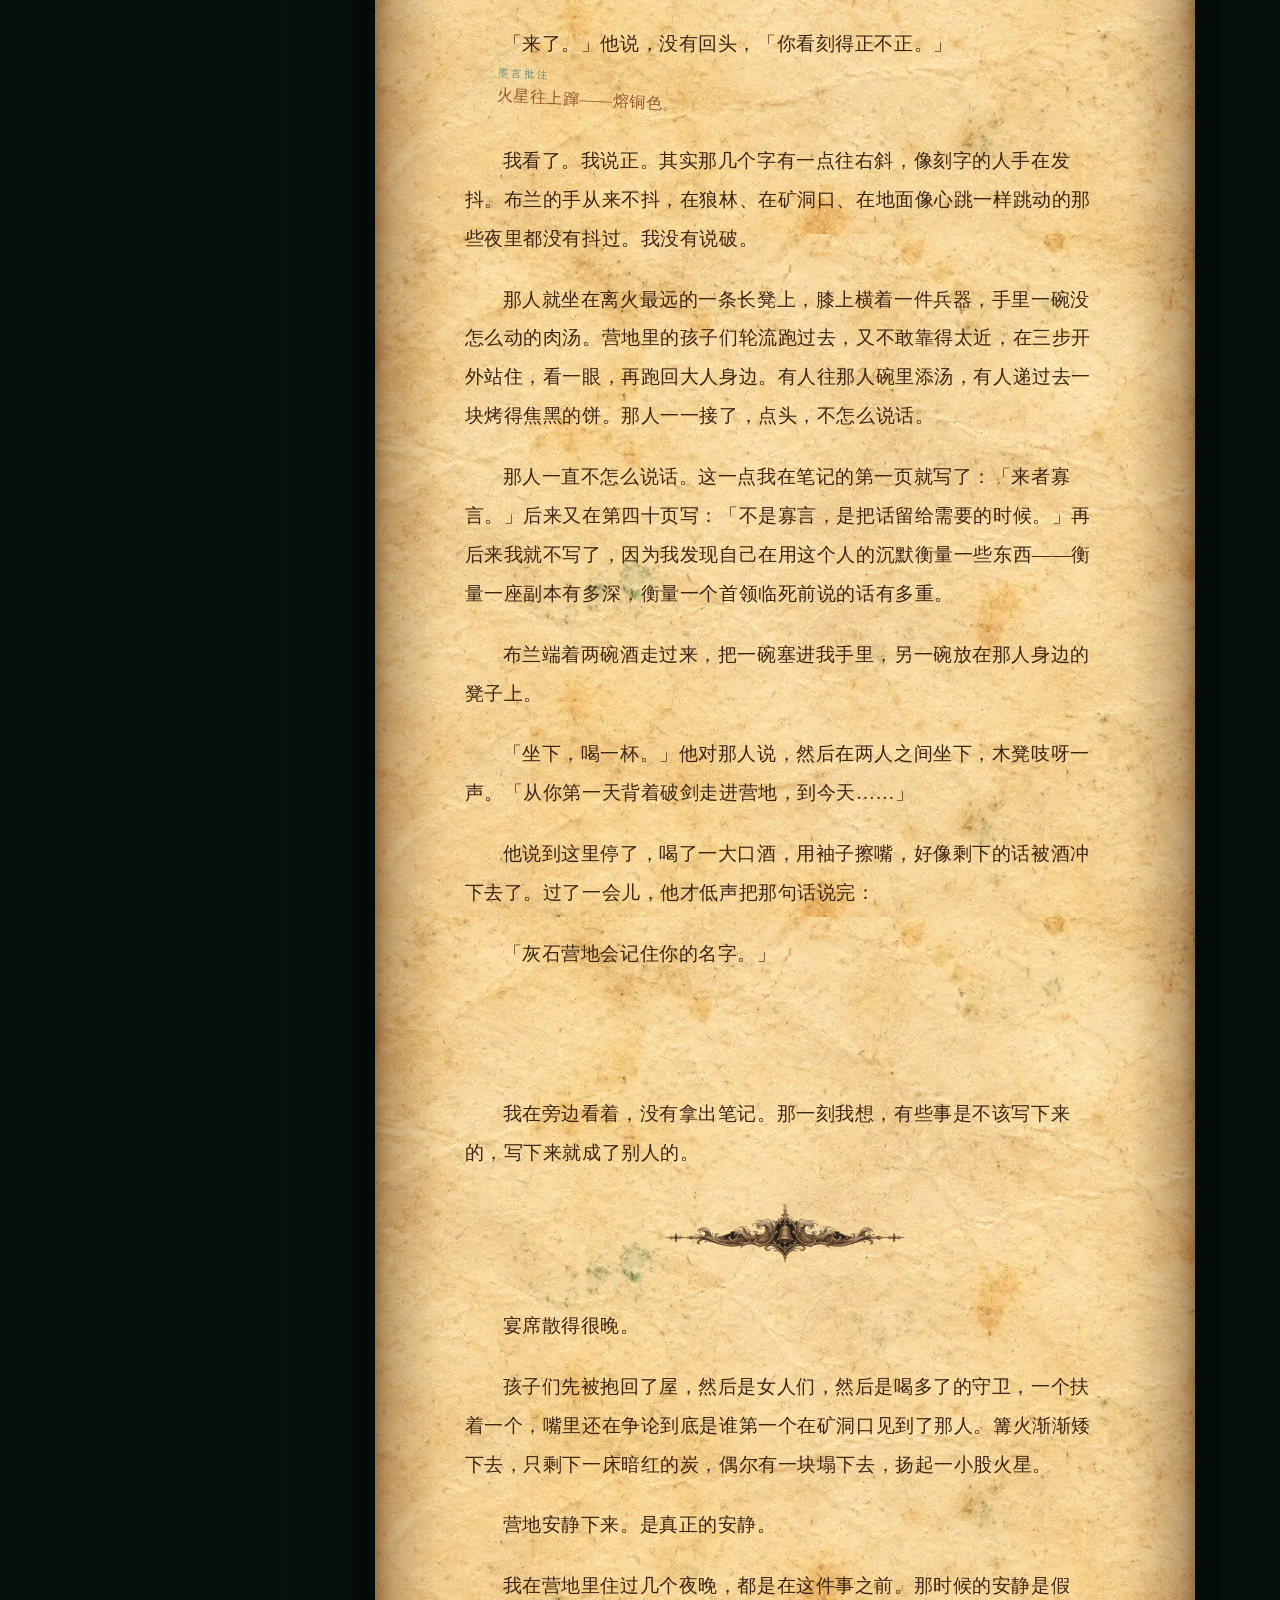
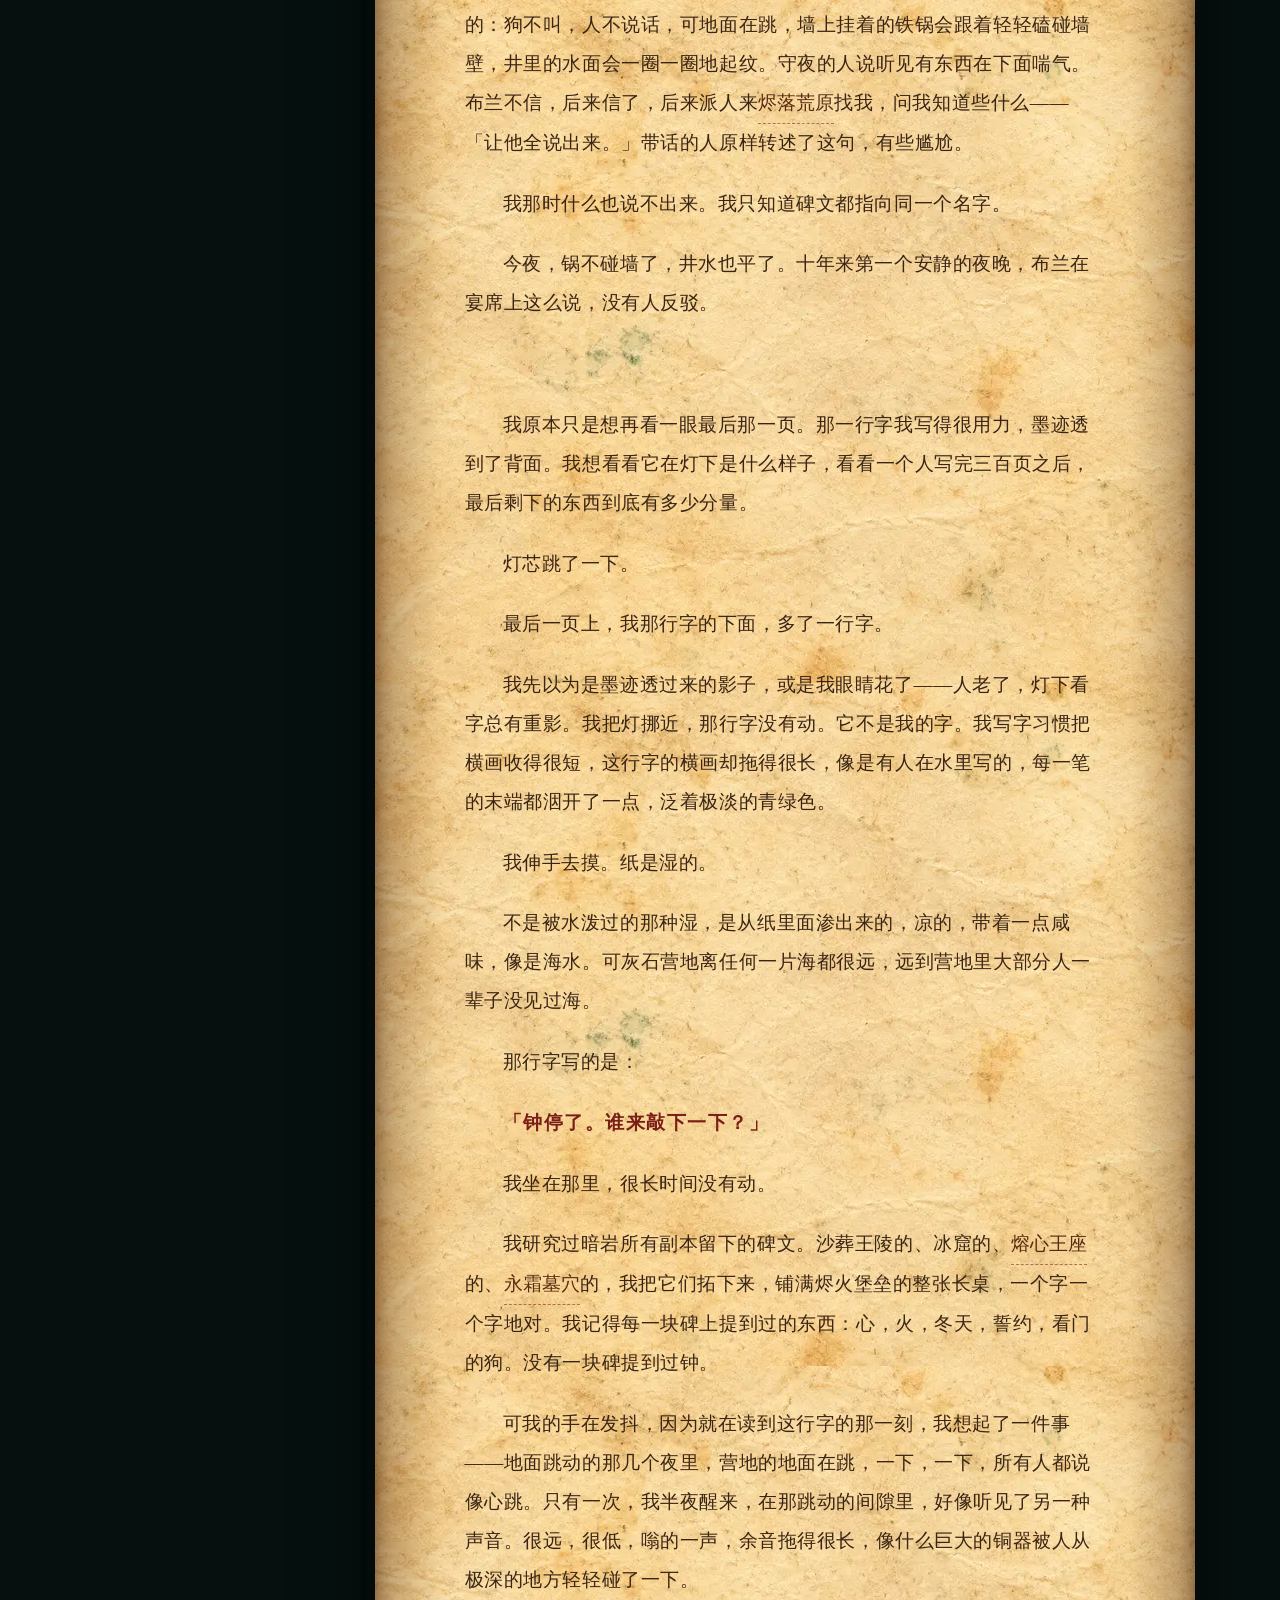
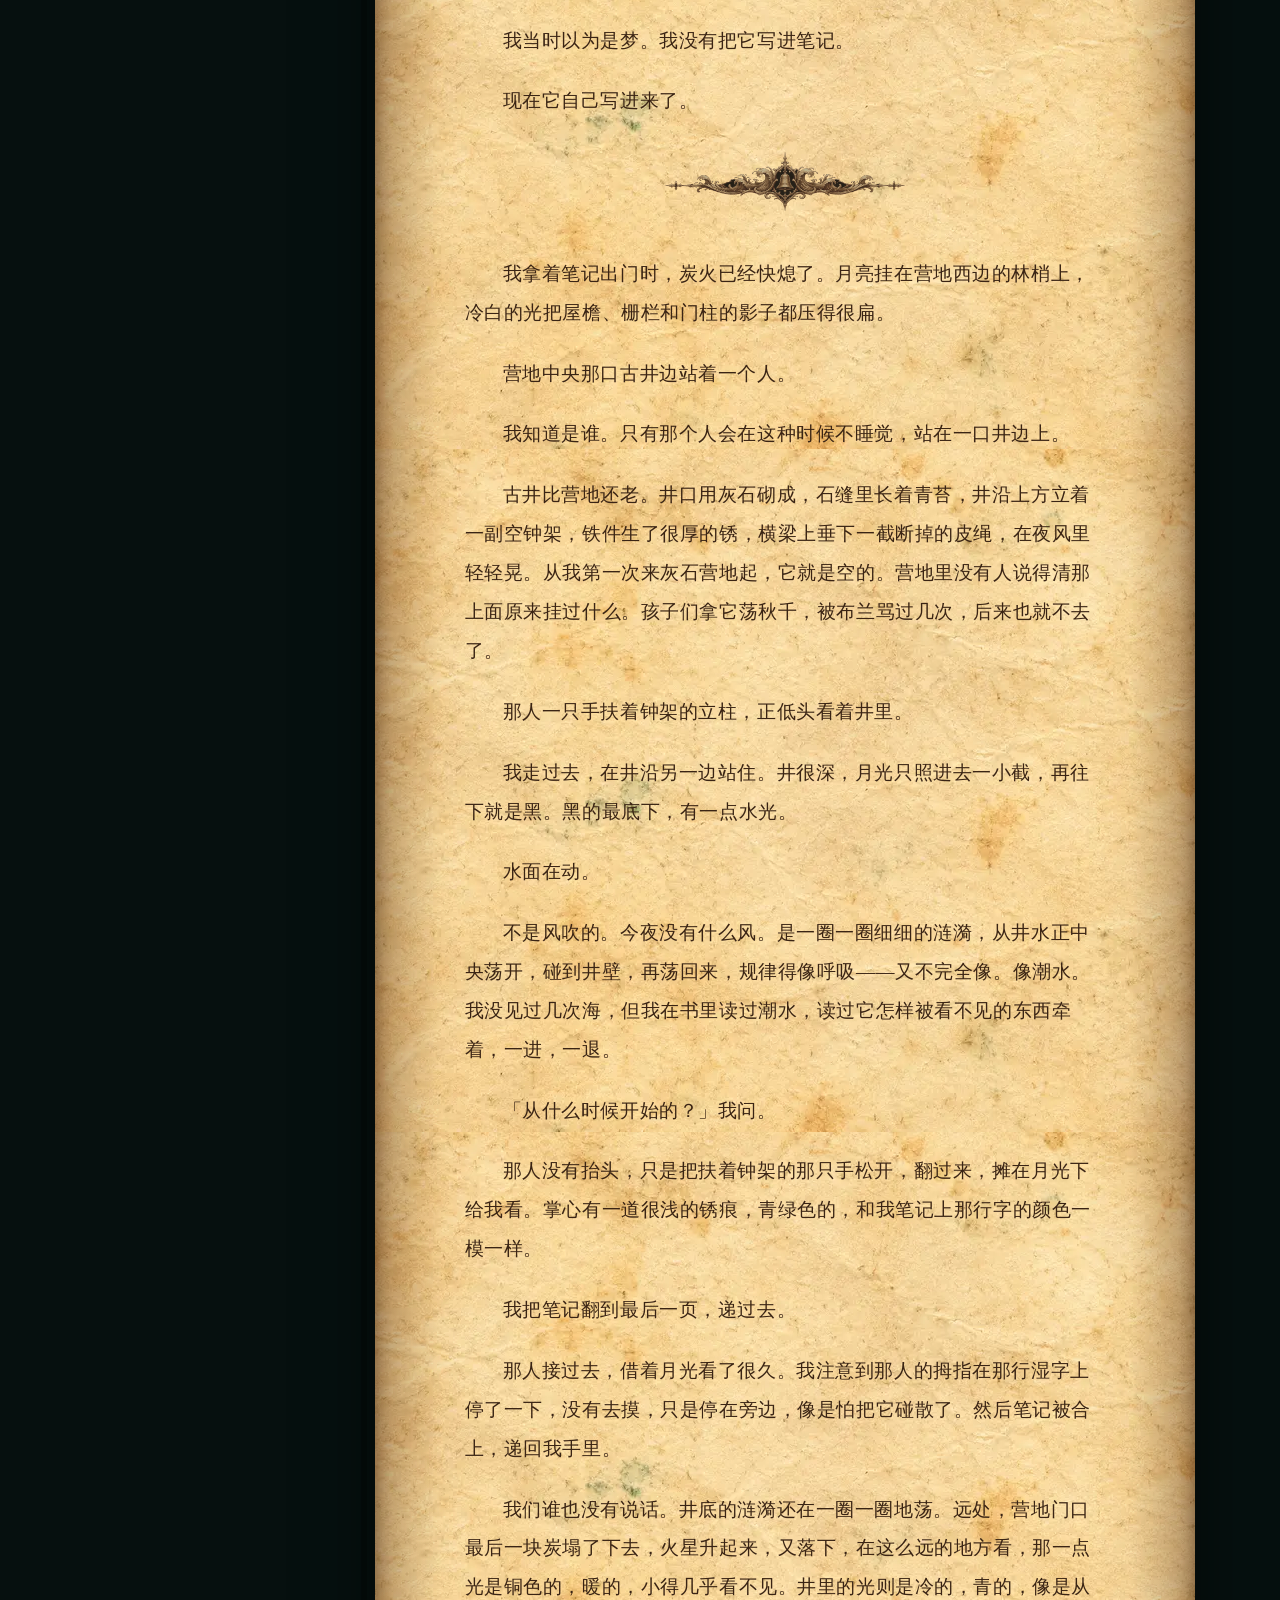
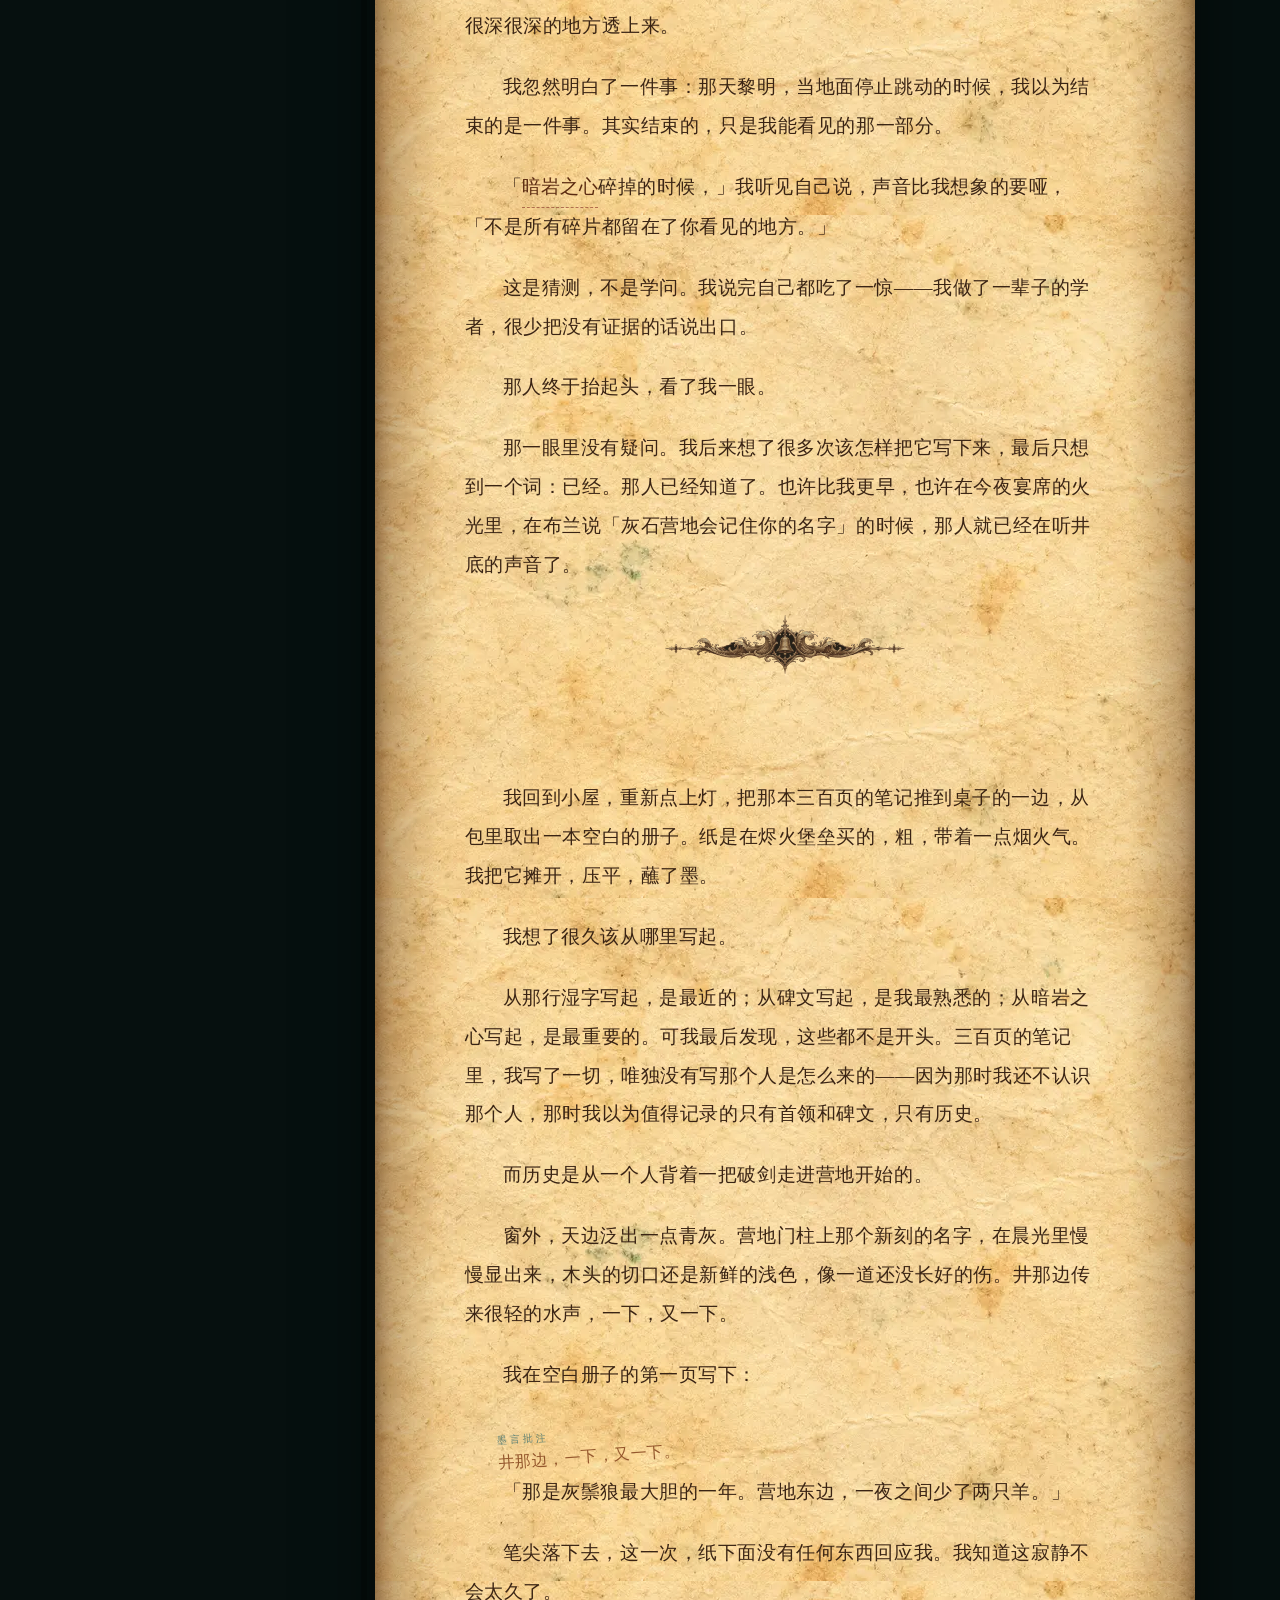
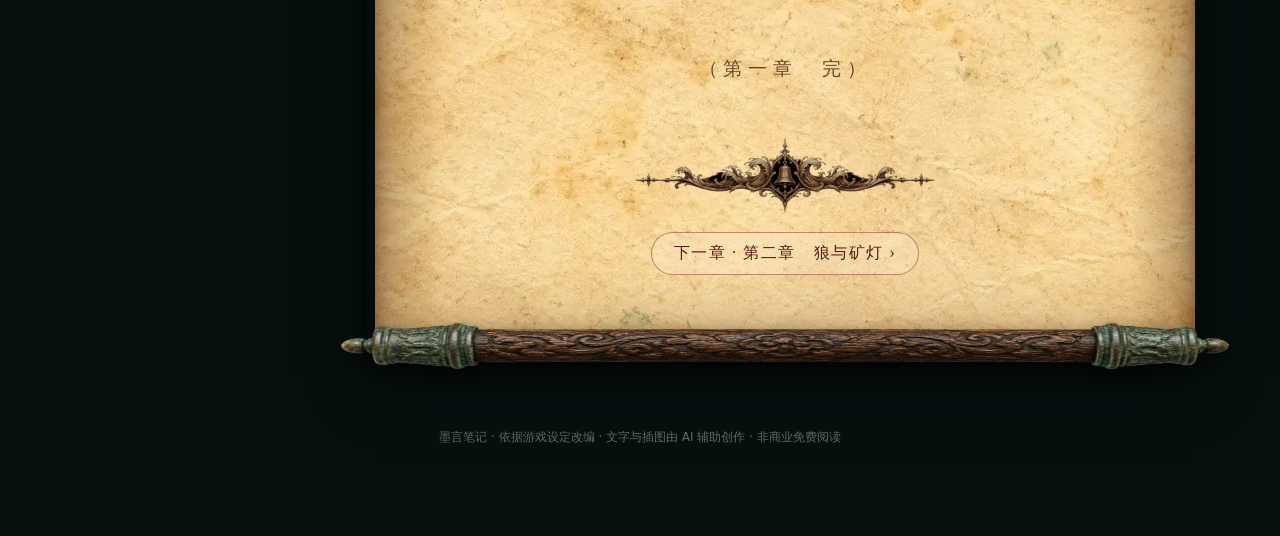
==== commit 04af46b6: "小说连载：上线第二至十二章，目录可点、按章书签、本章配乐、第二部分部页、下一章按钮" ====
--- a/novel.html
+++ b/novel.html
@@ -26,7 +26,7 @@
 <!-- 火漆封印 -->
 <div class="sealgate" id="gate">
   <p class="gate-sup">墨言笔记 · The Chronicler's Notes</p>
-  <h1 class="gate-ttl">第一章　末页</h1>
+  <h1 class="gate-ttl" id="gateTtl">第一章　末页</h1>
   <button class="seal" id="seal" aria-label="敲碎火漆，展开卷轴">
     <img src="img/novel/seal.webp" alt="">
     <i class="shard s1"></i><i class="shard s2"></i><i class="shard s3"></i><i class="shard s4"></i>
@@ -38,8 +38,8 @@
 <div class="desk">
   <aside class="toc" id="toc">
     <h3>卷目</h3>
-    <h4>第一部 · 暗岩</h4><ol><li class="on"><span class="no">01</span><span class="nm">末页</span></li><li class="lock"><span class="no">02</span><span class="nm">狼与矿灯</span><em>连载中</em></li><li class="lock"><span class="no">03</span><span class="nm">腐根</span><em>连载中</em></li><li class="lock"><span class="no">04</span><span class="nm">原野上的星纹</span><em>连载中</em></li><li class="lock"><span class="no">05</span><span class="nm">沙与霜</span><em>连载中</em></li><li class="lock"><span class="no">06</span><span class="nm">三座副本的回声</span><em>连载中</em></li><li class="lock"><span class="no">07</span><span class="nm">王与誓的余烬</span><em>连载中</em></li><li class="lock"><span class="no">08</span><span class="nm">暗岩之心</span><em>连载中</em></li></ol>
-    <h4>第二部 · 沉钟之海</h4><ol><li class="lock"><span class="no">09</span><span class="nm">余音</span><em>连载中</em></li><li class="lock"><span class="no">10</span><span class="nm">钟停了</span><em>连载中</em></li><li class="lock"><span class="no">11</span><span class="nm">钟壳与沉船</span><em>连载中</em></li><li class="lock"><span class="no">12</span><span class="nm">深潮口</span><em>连载中</em></li><li class="lock"><span class="no">13</span><span class="nm">倒悬之城</span><em>连载中</em></li><li class="lock"><span class="no">14</span><span class="nm">钟舌与提灯</span><em>连载中</em></li><li class="lock"><span class="no">15</span><span class="nm">两种主张</span><em>连载中</em></li><li class="lock"><span class="no">16</span><span class="nm">无声钟楼</span><em>连载中</em></li><li class="lock"><span class="no">17</span><span class="nm">最后一下</span><em>连载中</em></li><li class="lock"><span class="no">18</span><span class="nm">沉眠者之门</span><em>连载中</em></li><li class="lock"><span class="no">19</span><span class="nm">余响</span><em>连载中</em></li></ol>
+    <h4>第一部 · 暗岩</h4><ol><li class="on" data-ch="1"><span class="no">01</span><span class="nm">末页</span></li><li class="on" data-ch="2"><span class="no">02</span><span class="nm">狼与矿灯</span></li><li class="on" data-ch="3"><span class="no">03</span><span class="nm">腐根</span></li><li class="on" data-ch="4"><span class="no">04</span><span class="nm">原野上的星纹</span></li><li class="on" data-ch="5"><span class="no">05</span><span class="nm">沙与霜</span></li><li class="on" data-ch="6"><span class="no">06</span><span class="nm">三座副本的回声</span></li><li class="on" data-ch="7"><span class="no">07</span><span class="nm">王与誓的余烬</span></li><li class="on" data-ch="8"><span class="no">08</span><span class="nm">暗岩之心</span></li></ol>
+    <h4>第二部 · 沉钟之海</h4><ol><li class="on" data-ch="9"><span class="no">09</span><span class="nm">余音</span></li><li class="on" data-ch="10"><span class="no">10</span><span class="nm">钟停了</span></li><li class="on" data-ch="11"><span class="no">11</span><span class="nm">钟壳与沉船</span></li><li class="on" data-ch="12"><span class="no">12</span><span class="nm">深潮口</span></li><li class="lock" data-ch="13"><span class="no">13</span><span class="nm">倒悬之城</span><em>连载中</em></li><li class="lock" data-ch="14"><span class="no">14</span><span class="nm">钟舌与提灯</span><em>连载中</em></li><li class="lock" data-ch="15"><span class="no">15</span><span class="nm">两种主张</span><em>连载中</em></li><li class="lock" data-ch="16"><span class="no">16</span><span class="nm">无声钟楼</span><em>连载中</em></li><li class="lock" data-ch="17"><span class="no">17</span><span class="nm">最后一下</span><em>连载中</em></li><li class="lock" data-ch="18"><span class="no">18</span><span class="nm">沉眠者之门</span><em>连载中</em></li><li class="lock" data-ch="19"><span class="no">19</span><span class="nm">余响</span><em>连载中</em></li></ol>
     <p class="toc-more">——未完待续——</p>
   </aside>
 
@@ -47,13 +47,11 @@
     <div class="rod top"><img src="img/novel/roller.webp" alt=""></div>
     <div class="ribbon"><i id="ribbon"></i></div>
     <article class="paper" id="paper">
-      <header class="chap">
-        <p class="part">第一部 · 暗岩</p>
-        <img class="chap-orn" src="img/novel/orn.webp" alt="">
-        <h2>第一章　末页</h2>
-        <p class="chap-en">Chapter I · The Last Page</p>
-      </header>
-      <div class="text" id="text">
+<section class="chsec" data-ch="1" data-title="第一章　末页" data-track="title_theme" hidden>
+<header class="chap"><p class="part">第一部 · 暗岩</p><img class="chap-orn" src="img/novel/orn.webp" alt="">
+<h2>第一章　末页</h2><p class="chap-en">Chapter 1 · The Last Page</p>
+<button class="chmus" data-track="title_theme">♪ 本章配乐：暗岩序曲</button></header>
+<div class="text">
 <p class="drop">我写了三百页的笔记，最后一页只有一句话。</p>
 <p>那是在<button class="term" data-k="烬火堡垒">烬火堡垒</button>，天快亮的时候。地面停了。我先是没有察觉——这么多夜以来，我已经习惯了脚下那一下一下的跳动，像睡在一头巨兽的胸口上，习惯到写字时会不自觉地跟着它落笔。可那天黎明，笔尖落下去，纸下面什么也没有回应。我把手掌按在石地上，按了很久，石头只是冷，只是石头。</p>
 <p>于是我写：<span class="wet">有人下去了，然后回来了。</span></p>
@@ -92,7 +90,7 @@
 <p>那行字写的是：</p>
 <p><strong class="bell">「钟停了。谁来敲下一下？」</strong></p>
 <p>我坐在那里，很长时间没有动。</p>
-<p>我研究过暗岩所有副本留下的碑文。沙葬王陵的、冰窟的、熔心王座的、永霜墓穴的，我把它们拓下来，铺满烬火堡垒的整张长桌，一个字一个字地对。我记得每一块碑上提到过的东西：心，火，冬天，誓约，看门的狗。没有一块碑提到过钟。</p>
+<p>我研究过暗岩所有副本留下的碑文。沙葬王陵的、冰窟的、<button class="term" data-k="熔心王座">熔心王座</button>的、<button class="term" data-k="永霜墓穴">永霜墓穴</button>的，我把它们拓下来，铺满烬火堡垒的整张长桌，一个字一个字地对。我记得每一块碑上提到过的东西：心，火，冬天，誓约，看门的狗。没有一块碑提到过钟。</p>
 <p>可我的手在发抖，因为就在读到这行字的那一刻，我想起了一件事——地面跳动的那几个夜里，营地的地面在跳，一下，一下，所有人都说像心跳。只有一次，我半夜醒来，在那跳动的间隙里，好像听见了另一种声音。很远，很低，嗡的一声，余音拖得很长，像什么巨大的铜器被人从极深的地方轻轻碰了一下。</p>
 <p>我当时以为是梦。我没有把它写进笔记。</p>
 <p>现在它自己写进来了。</p>
@@ -111,7 +109,7 @@
 <p>那人接过去，借着月光看了很久。我注意到那人的拇指在那行湿字上停了一下，没有去摸，只是停在旁边，像是怕把它碰散了。然后笔记被合上，递回我手里。</p>
 <p>我们谁也没有说话。井底的涟漪还在一圈一圈地荡。远处，营地门口最后一块炭塌了下去，火星升起来，又落下，在这么远的地方看，那一点光是铜色的，暖的，小得几乎看不见。井里的光则是冷的，青的，像是从很深很深的地方透上来。</p>
 <p>我忽然明白了一件事：那天黎明，当地面停止跳动的时候，我以为结束的是一件事。其实结束的，只是我能看见的那一部分。</p>
-<p>「暗岩之心碎掉的时候，」我听见自己说，声音比我想象的要哑，「不是所有碎片都留在了你看见的地方。」</p>
+<p>「<button class="term" data-k="暗岩之心">暗岩之心</button>碎掉的时候，」我听见自己说，声音比我想象的要哑，「不是所有碎片都留在了你看见的地方。」</p>
 <p>这是猜测，不是学问。我说完自己都吃了一惊——我做了一辈子的学者，很少把没有证据的话说出口。</p>
 <p>那人终于抬起头，看了我一眼。</p>
 <p>那一眼里没有疑问。我后来想了很多次该怎样把它写下来，最后只想到一个词：已经。那人已经知道了。也许比我更早，也许在今夜宴席的火光里，在布兰说「灰石营地会记住你的名字」的时候，那人就已经在听井底的声音了。</p>
@@ -127,12 +125,1014 @@
 <p>「那是灰鬃狼最大胆的一年。营地东边，一夜之间少了两只羊。」</p>
 <p>笔尖落下去，这一次，纸下面没有任何东西回应我。我知道这寂静不会太久了。</p>
 <p class="end">（第一章　完）</p>
-      </div>
-      <footer class="tbc">
-        <img src="img/novel/orn.webp" alt="">
-        <p>——未完待续——</p>
-        <small>第二章「狼与矿灯」连载中</small>
-      </footer>
+</div>
+<footer class="chend"><img src="img/novel/orn.webp" alt=""><a class="nextch" href="#ch=2">下一章 · 第二章　狼与矿灯 ›</a></footer></section>
+<section class="chsec" data-ch="2" data-title="第二章　狼与矿灯" data-track="title_theme" hidden>
+<header class="chap"><p class="part">第一部 · 暗岩</p><img class="chap-orn" src="img/novel/orn.webp" alt="">
+<h2>第二章　狼与矿灯</h2><p class="chap-en">Chapter 2 · Wolves and Mine Lamps</p>
+<button class="chmus" data-track="title_theme">♪ 本章配乐：暗岩序曲</button></header>
+<div class="text">
+<p class="drop">那是灰鬃狼最大胆的一年。营地东边，一夜之间少了两只羊。</p>
+<p>这一句我是照着<button class="term" data-k="布兰">布兰</button>的话写下的。他说起那一年，总从羊说起，好像羊比人要紧。我后来想，对一个守卫长来说也许确实如此：人丢了，你知道去哪里找；羊丢了，你只知道林子里有什么东西越来越不怕你了。</p>
+<p>布兰后来告诉我，那人是傍晚到的。从南边的土路上走过来，一个人，没有马，背上斜挎着一把剑。剑鞘的皮子开了口，露出一截剑身，刃上有两处豁口，像被什么啃过。守门的小伙子拦了一下，问从哪里来，那人没有答，只是把手摊开给他看——空的，没有武器在手上，也没有要什么的意思。</p>
+<p>「我当时就想，」布兰说，「这人要么是走投无路，要么是走过很远的路。」</p>
+<p>他在门柱下面叫住了那人。那天他正为羊的事上火，说话没有客气。</p>
+<p>「营地东边的灰鬃狼越来越大胆，昨晚又叼走了两只羊。」他指了指东边的林子，「去林子里清理掉一些。」</p>
+<p>我问过布兰，为什么把这件事交给一个刚进门的陌生人。他想了很久，说：「因为那人没问给多少钱。」</p>
+<div class="orn"><img src="img/novel/orn.webp" alt=""></div>
+<p>林子在营地东边，一条浅沟隔开，沟底常年积着落叶。灰鬃狼的毛色和那一年秋天的树干差不多，伏在灌木后面，不动的时候你根本看不出来。</p>
+<p>那人进林子时天已经擦黑了。营地里有人站在栅栏上看，看见那个影子在树干之间时隐时现，后来就看不见了。只听得见声音：先是一声短促的嚎，然后是枝叶被撞断的哗响，然后很久没有声音，再然后又是一声嚎，更远一些。</p>
+<p><button class="term" data-k="葛尔达">葛尔达</button>那天晚上一直没收铺子。她说铁砧还热着，等等看那人能不能带回来点什么。布兰后来又托那人去收狼牙，葛尔达要拿它们磨箭头。她把狼牙一颗一颗摆在铁砧边上，用指甲敲了敲，说：「牙口好。这一窝吃得不差。」</p>
+<p>那人回来时已是半夜，身上有几道抓痕，袖子被血浸透了一半，不全是自己的。布兰迎上去，什么也没问，先往那人手里塞了一样东西。</p>
+<p>「干得漂亮！今晚大家能睡个好觉了。」他说，「拿着这个，比你那把破剑强。」</p>
+<p>那是营地里能拿出的最好的一件兵器，刃口新磨过，在篝火下泛着一层熔铜似的暖光。那人接过去，掂了掂，点头。</p>
+<p>布兰说，那人没有把破剑扔掉。新兵器挂上了腰，旧的那把仍然背在背上，豁口朝外。他问过一次为什么，那人只是摇了摇头。</p>
+<aside class="note n0">布兰说，那人没有把破剑扔掉。</aside>
+<p>我把这件事记下来，是因为后来我在<button class="term" data-k="烬火堡垒">烬火堡垒</button>见到那人时，背上已经没有那把剑了。我没有问它去了哪里。有些东西会在路上一点一点地换掉，换到最后，人自己也说不清是从哪一天开始不一样的。</p>
+<p>那一夜营地里没有狼嚎。守夜的人后来说，那是他们很久以来睡得最沉的一觉。</p>
+<div class="orn"><img src="img/novel/orn.webp" alt=""></div>
+<p><button class="term" data-k="老汤">老汤</button>是第三天早上到的。</p>
+<p>他从北边的山麓跌跌撞撞地跑下来，鞋子跑掉了一只，脸上的煤灰被汗冲出一道一道的白痕。营地北边有一块大石头，他就倒在那块石头后面，抱着膝盖发抖，谁去扶他都不肯起来。</p>
+<p>布兰找到那人，说：「北边暗岩矿洞的矿工逃出来一个，叫老汤，就在营地北边。去问问他发生了什么。」</p>
+<p>老汤看见那人走过来，先是往后缩，看清了那人腰上挂着的是营地的兵器，才松下一口气。</p>
+<p>「你是布兰派来的？太好了……」他抓住那人的袖子，抓得很紧，「监工<button class="term" data-k="格罗克">格罗克</button>疯了，他把矿工们都变成了他的打手！」</p>
+<p>后来我在<button class="term" data-k="灰石营地">灰石营地</button>见过老汤一次。那是后来的事了，他已经不再下矿，在营地里帮人修屋顶。我请他把那几天的事从头讲一遍，他讲得很慢，常常停下来，盯着自己的手看。</p>
+<p>「先是灯，」他说，「矿道里的灯，一盏一盏地灭。」</p>
+<p>暗岩矿洞的矿道很长，每隔二三十步挂一盏矿灯，铜皮灯罩，里面烧的是营地里榨的油。灯光是黄的，暖的，照在湿漉漉的岩壁上，像给黑暗刷了一层铜。矿工们一辈子在这层铜色里干活，灯在，人心就在。</p>
+<p>「最里面的灯先灭。我们以为是风。可矿道里哪来的风？」老汤的手指在膝盖上划了一道，「然后是第二盏、第三盏，一盏挨着一盏，往外灭。灯灭到谁那里，谁就不说话了。不是死了，是……站在那儿，手里还握着镐，眼睛睁着，可是你叫他，他不认得你。」</p>
+<p>「格罗克呢？」</p>
+<p>「格罗克站在最里头，站在灭了的灯底下。」老汤抬起头，「他以前是个好监工。骂人狠，可是塌方的时候，他是第一个冲进去刨人的。那几天他不骂人了。他就站着，低着头，好像在听地底下有人跟他说话。」</p>
+<p>他说完这些，又是很长时间的沉默。最后他说出了当初对那人说过的话，一字不差，好像这句话在他心里刻了很久：</p>
+<p>「矿洞入口就在我身后的传送阵。击败格罗克，救救我的兄弟们。」</p>
+<p>那人往北去的时候，穿过了营地中央。布兰说，那人在古井边停了一下，抬头看了看那副空钟架，看了看横梁上垂下来的那截断皮绳，然后才继续往北走。布兰以为那人是渴了，想喝口水。可那人没有打水，只是站了一会儿。</p>
+<p>我写到这里，停了笔，把这句话看了很多遍。布兰讲的时候只是顺口一提，他自己大概早忘了。我把它留下来，不作解释。</p>
+<div class="orn"><img src="img/novel/orn.webp" alt=""></div>
+<p>矿洞里的事，我是从三个人那里拼起来的。一个是老汤，一个是后来被救出来的矿工，还有一个是那人自己——如果一个手势也算讲述的话。</p>
+<p>传送阵把那人送到矿洞入口。入口处的灯还亮着，黄铜色的光一圈一圈地晕开。再往里走，第一盏灭了的灯挂在一根支撑木梁上，灯罩上结了一层蛛网。</p>
+<p>穴居蜘蛛是从顶上下来的。那个被救出来的矿工说，那些东西平时只在废弃的岔道里，从不靠近有灯的地方。可那几天灯灭了，它们就顺着黑暗一路爬了出来，爬到人的脚边。</p>
+<aside class="note n0">穴居蜘蛛是从顶上下来的。</aside>
+<p>然后是被控制的矿工。</p>
+<p>那人第一次举起兵器对着的，是一张熟悉的、属于营地的脸——至少那张脸在营地里出现过，在集市上买过盐，在篝火边唱过歌。那个矿工举着镐冲过来，没有喊叫，脚步很重，眼睛里一点光也没有。被救出来的矿工说，他记得那一刻：他自己也举着镐站在旁边，看得见，听得见，可是手不归自己管。他看见那人侧身让开第一下，用兵器的背面砸在对方手腕上，镐脱了手；又一下，砸在膝弯，那个矿工跪倒了。</p>
+<p>「没下死手。」他说，「一个都没有。」</p>
+<p>塌方隧道是矿道收窄的地方，头顶的岩层裂了一道缝，细砂一直在往下漏。工头巴克守在那里。他比别的矿工都高出一截，手里提着一盏风灯——整条隧道里唯一还亮着的灯。那盏灯照着他自己的脸，脸上没有表情。</p>
+<p>那人和他打了很久。风灯在打斗中摔在地上，灯罩裂了，火苗舔着漏出来的灯油，在地上烧成一小片铜色的光。巴克倒下的时候，那片光还没有熄。那人把灯扶起来，挂回了木梁上。</p>
+<p>再往里，是格罗克。</p>
+<p>最深处的矿室很宽，顶很高，四壁全是黑的。不是煤的黑，是另一种黑，那个矿工说，像是灯光照上去就被喝掉了。格罗克站在矿室中央，比老汤描述的还要高大，双手提着一柄斧，斧刃垂着，拖在地上。</p>
+<p>他看见那人，把斧扛上了肩。</p>
+<p>后面的事，那个矿工记得的不多。他记得格罗克吹了一声矿哨，尖得刺耳，矿道深处有两盏灯晃晃悠悠地亮起来，朝这边移过来——是两个矿工，提着灯，被那声哨叫了过来。他记得格罗克喊了一句话，那句话矿工们从前每天早上都要听一遍，只是从前喊的人带着笑：</p>
+<p>「小子们，干活了！」</p>
+<p>他记得格罗克手里的镐。不是那把斧，是另一把，矿镐，镐头上裹着一团墨色的烟。那团烟一出现，矿室里仅有的几点光就暗了一截，像是被什么吸了过去。那人冲上前，在那团墨烟脱手之前撞了上去，格罗克踉跄了一步，镐上的烟散了。</p>
+<p>他记得最后。格罗克扯掉了自己的护肩，皮肤下面浮起一道一道墨色的纹路，像地底的根须爬上了一个人的身体。他吼道：</p>
+<p>「我要把你埋在这里！」</p>
+<p>矿顶开始落灰。石块砸下来，砸在那人刚刚站过的地方。那个矿工说他想喊，喊不出声；想跑，腿不动。然后他看见那人从落石之间穿过去，看见兵器落下，看见格罗克的斧子脱了手，斜斜地插进了地里。</p>
+<p>格罗克倒下了。</p>
+<p>就在那一刻，矿工说，他的手又归他自己了。他低头看着手里的镐，不知道自己为什么拿着它。矿道里一盏一盏的灯，没有人去点，却好像亮了一点——也许只是他的眼睛终于又看得见了。</p>
+<div class="orn"><img src="img/novel/orn.webp" alt=""></div>
+<p>后来在烬火堡垒，我问那人：格罗克倒下的时候，是什么样子？</p>
+<p>那人想了一会儿，伸出两根手指，指向地面。</p>
+<p>我以为那人是在说格罗克倒在了地上。我又问了一遍。那人摇头，手指没有动，仍然指着脚下，指着烬火堡垒的石地，指着石地下面我们看不见的地方。</p>
+<aside class="note n0">我以为那人是在说格罗克倒在了地上。</aside>
+<p>我这才明白。</p>
+<p>我在那一页的页边写了一行小字。写的时候没有多想，只觉得应该记下。后来这本笔记写到三百页，我回头翻，这行字仍是我在整本笔记里最不安的一句：</p>
+<p><strong class="bell">格罗克倒下时，眼睛看着脚下。</strong></p>
+<p>那人走出矿洞时，身后跟着十几个矿工，一个扶着一个，在洞口被白天的光刺得睁不开眼。老汤光着一只脚迎上去，挨个看过去，数到最后一个，才一屁股坐在地上，哭了。</p>
+<p>「格罗克倒下了？！」他抹着脸，声音都劈了，「你是暗岩矿洞的英雄！这是我们攒下的宝贝，请收下。」</p>
+<p>那是矿工们藏在矿道里的一只铁箱子，钥匙在老汤脖子上挂了好些年。那人收下了。</p>
+<p>那天晚上，灰石营地又加了一顿饭。不是肉，是汤，矿工们的家人熬的，一锅一锅端到篝火边上。火光是暖的，铜色的，照着一张张熏黑了的脸。布兰后来说，那人坐在离火最远的地方，膝上横着新兵器，背上还是那把破剑。</p>
+<p>没有人去想矿洞最深处那面喝掉光的岩壁。很久以后，地面开始像心跳一样跳的那些夜里，布兰才对我说起，矿道最深处的岩壁每晚都在发烫。可那时候的灰石营地只想睡一个好觉。</p>
+<p class="end">（第二章　完）</p>
+</div>
+<footer class="chend"><img src="img/novel/orn.webp" alt=""><a class="nextch" href="#ch=3">下一章 · 第三章　腐根 ›</a></footer></section>
+<section class="chsec" data-ch="3" data-title="第三章　腐根" data-track="title_theme" hidden>
+<header class="chap"><p class="part">第一部 · 暗岩</p><img class="chap-orn" src="img/novel/orn.webp" alt="">
+<h2>第三章　腐根</h2><p class="chap-en">Chapter 3 · The Rotroot</p>
+<button class="chmus" data-track="title_theme">♪ 本章配乐：暗岩序曲</button></header>
+<div class="text">
+<p class="drop">写到沼泽这一段，我把灯芯剪短了一些。</p>
+<p>小屋外面，古井那边的水声还在，一下，一下，比前几夜更清楚。我已经学会不去数它。我把<button class="term" data-k="艾拉">艾拉</button>的信摊在桌上——那是很久以后她托人捎到<button class="term" data-k="烬火堡垒">烬火堡垒</button>的，三张纸，字写得又小又密，有几处被水洇过，是沼泽里的水，干了以后留下一圈一圈淡绿色的边。</p>
+<p>她在信的开头写：「你要的那几天，我尽量想起来。可是沼泽里的日子，过着过着就分不清哪天是哪天了。」</p>
+<div class="orn"><img src="img/novel/orn.webp" alt=""></div>
+<p>矿洞的事过去没几天，<button class="term" data-k="老汤">老汤</button>就把那人领到了营地西边。</p>
+<p>「矿洞的事多亏你了。」老汤一边走一边说，他已经换上了新鞋，走路还有点不惯，「营地西边来了个巡林者，叫艾拉，说南方的沼泽出了大事。她在找能打的人，去见见她吧。」</p>
+<p>艾拉坐在西边栅栏外一截倒下的树干上，正在擦一张弓。她穿着沾满泥点的皮靴，斗篷下摆是湿的，好像从来没干过。她身边放着一只小皮水囊，囊口塞得很紧。</p>
+<p>她抬头看了那人一眼，又看了老汤一眼。</p>
+<p>「老汤推荐的人？好。」她把弓放下，没有多寒暄，拔开水囊的塞子，往一只陶碗里倒了一点，推到那人面前。</p>
+<p>水是浑的，泛着一层很淡的青绿色，像是在暗处会发光。凑近闻，有一股甜腻的、烂水果一样的味道。</p>
+<p>「这是沼泽北缘的水。三个月前还能直接喝。」艾拉说，「腐沼神殿里的祭司在用腐根污染整片沼泽，再这样下去<button class="term" data-k="灰石营地">灰石营地</button>的水源也保不住。」</p>
+<p>她在信里告诉我，那天她其实没抱多大希望。来灰石营地之前，她已经找过两拨人，一拨走到堤道就回来了，另一拨没有回来。</p>
+<p>「那人看了那碗水很久，」她写道，「然后把碗端起来，倒在了地上。我问你干什么，那人指了指营地里的孩子们。我就明白了，不用再说了。」</p>
+<div class="orn"><img src="img/novel/orn.webp" alt=""></div>
+<p>神殿外有一条堤道，是古时候用石块垒出来的，从沼泽边缘一直伸进雾里。石缝里长满了黑色的根须，有的粗得像人的手臂，爬上堤面，又扎回水里，好像整条堤道都被什么东西攥在手心。</p>
+<p>艾拉领着那人走到堤道口，就停下了。</p>
+<aside class="note n1">艾拉领着那人走到堤道口，就停下了。</aside>
+<p>「神殿外的堤道上全是被腐化的巨蟾和树妖。」她说，「杀掉它们，再从树妖身上带回一些腐化孢子，我要研究怎么净化。」</p>
+<p>那是一个阴天。沼泽上的雾很低，贴着水面流动，雾里不时鼓起一个泡，破开，散出那种甜腻的气味。腐沼巨蟾就伏在雾下面，背上的疙瘩和烂泥一个颜色，直到它张开嘴，你才看得见那条舌头和舌头上挂着的黏液。艾拉说，被它舔到的地方，要火辣辣地疼上好一阵，像是毒顺着皮肤往里钻。</p>
+<p>树妖更难缠。它们本来是沼泽边的老树，根被腐化以后，就从泥里拔了出来，拖着一身的烂根往前挪。动作很慢，可每一下都很沉，砸在堤道上，石块都会松动。它们的树皮裂缝里鼓着一个个囊，囊壁薄得透明，里面是青绿色的光点，一闪一闪，像萤火虫，又不像——萤火虫是活的，那些光点只是在等。</p>
+<p>那人砍开第一棵树妖的时候，囊破了，光点像一阵烟一样喷出来。艾拉在后面喊了一声，那人往后退了两步，用袖子掩住口鼻。那团青绿色的烟在空中悬了一会儿，慢慢落进水里，水面上起了一层细细的绿膜。</p>
+<p>那人从树妖的残骸里割下两个还没破的孢子囊，用布包好，带回给艾拉。</p>
+<p>当天晚上，艾拉在营地边的帐篷里点了一盏油灯，把孢子囊放在灯下，用一根细木签挑开。灯光是黄的，暖的；囊里的光点是青的，冷的。两种光碰在一起，互相吃掉了一部分，囊里的东西看起来就成了一种灰扑扑的颜色。</p>
+<p>艾拉看了很久，脸色沉下来。</p>
+<p>「这些孢子……果然是祭司的手笔。」她把一样东西推到那人面前，是一枚用沼泽木雕的小护符，「拿着，这是巡林者的谢礼。」</p>
+<p>她在信里写：「我那时候已经知道神殿里的是谁了。可我还是希望我错了。孢子里有她的手法，根须的长法也是她的。我在沼泽里巡了十几年，她在神殿里待得比我更久。我从来不知道她是从什么时候开始变的。」</p>
+<p>我在这句话下面画了一道线。艾拉不知道<button class="term" data-k="腐根祭司">腐根祭司</button>是从什么时候开始变的，老汤也不知道<button class="term" data-k="格罗克">格罗克</button>是从什么时候开始变的。两个人都说：以前是好的。</p>
+<div class="orn"><img src="img/novel/orn.webp" alt=""></div>
+<p>腐沼神殿一半沉在水里。</p>
+<p>堤道的尽头是一道石门，门楣上的花纹已经被根须盖住了，看不出原来刻的是什么。门后是一条长长的回廊，地面低于沼泽的水位，积着齐膝深的黑水。回廊两侧的柱子歪向同一个方向，柱顶长着苔，苔上又长着那种青绿色的孢子囊，把整条回廊照成一种冷冷的、水底一样的颜色。</p>
+<p>沼泽祭徒守在回廊里。他们穿着灰绿的长袍，站在柱子后面，远远地朝来人扔出一团团毒泥。艾拉说，那些祭徒原本是沼泽边几个村子里的人，有猎户，有采药的，有一个是她认识的船夫。</p>
+<p>「那人没有问我该怎么办。」她写，「那人只是看了我一眼，好像在问：他们还能回来吗？我说我不知道。那人就往前走了。」</p>
+<p>我不清楚回廊里的那一仗是怎么打的。艾拉没有进去，她守在门口，替那人看着身后。她只记得声音：水被搅动的声音，毒泥砸在石柱上的声音，然后是一声很长的、像树干被折断的闷响。</p>
+<p>然后，回廊尽头，有人开口说话了。</p>
+<p>「沼泽的根须啊，吞噬这些闯入者！」</p>
+<p>艾拉说，她一辈子忘不了那个声音。不是喊出来的，是从水下、从泥里、从四面八方的根须里一起冒出来的，好像整片沼泽都在跟着那个声音说话。</p>
+<div class="orn"><img src="img/novel/orn.webp" alt=""></div>
+<p>腐根祭司站在神殿最深处的祭台上，手里握着一根弯曲的木杖。她的长袍早已和身体长在了一起，看不出哪里是布、哪里是树皮，背上鼓着一排孢子荚，随着呼吸一胀一缩。</p>
+<p>我是后来才从那人那里一点一点问出这一仗的样子的。那人不爱说话，我就问，那人就点头或者摇头，有时候拿炭条在桌上画两笔。</p>
+<p>祭司的杖点一下地，那人脚下的泥地就隆起来，根尖从下面探出，像一排削尖的木桩。她的喉咙鼓起来，吐出一团黄绿色的泥浆，落在哪里，哪里就冒起泡，成了一片毒沼。祭台四周的地面一点一点地被毒沼占满，能站人的地方越来越少。</p>
+<p>后来地面裂开，藤蔓从泥里升了起来，一根，两根，立在那里不动，只是朝人射出带毒的尖刺。</p>
+<p>我问：先砍藤蔓？</p>
+<aside class="note n0">我问：先砍藤蔓？</aside>
+<p>那人点头。</p>
+<p>最难的是那一下。祭司停下了所有的动作，把杖举起来，开始念。那人画给我看：从自己的身上，冒出一缕一缕暗绿色的雾丝，被拉着，朝祭司那边飘过去。祭司身上的伤口，就在那些雾丝里一点一点地合拢。</p>
+<p>艾拉事先就交代过：读条「腐化汲取」时一定要打断，不然她会恢复生命。</p>
+<p>我问：打断了吗？</p>
+<p>那人想了想，竖起三根手指，又弯下去一根。</p>
+<p>三次里，打断了两次。我没有再追问那一次是怎么熬过来的。我只看见那人放在桌上的手，手背上有一块颜色比别处深的皮肤，像是被水泡了很久，一直没有恢复。</p>
+<p>最后，祭司身上的孢子荚一齐炸开了。孢子像一场青绿色的雨，落满了整座神殿，落在哪里，哪里就长出一丛荆棘。她站在那场雨的正中，杖已经断了，半边身子塌了下去，仍然仰着头，用最后一点力气说了一句话。</p>
+<p>那人在桌上写给我看。字写得很慢，炭条在桌面上划出沙沙的声音。</p>
+<p>我把那句话誊进了笔记，一字一字，写得很用力：</p>
+<p><strong class="bell">腐烂……才是万物的归宿！</strong></p>
+<div class="orn"><img src="img/novel/orn.webp" alt=""></div>
+<p>那人走出神殿的时候，雾正在散。</p>
+<p>艾拉说，她先是闻到了。那股甜腻的、烂水果一样的气味淡了，淡到几乎没有了，取而代之的是一股很普通的、湿泥和水草的味道。然后是风，沼泽里很久没有风了，那天下午忽然起了一阵，把低低的雾吹开一道口子，露出了一小片灰白的天。</p>
+<p>堤道上的根须萎缩了，干了，一碰就碎成粉。水面上那层青绿色的膜还在，可是颜色已经暗下去了。</p>
+<p>艾拉站在堤道口，深深吸了一口气。</p>
+<p>「沼泽的空气……变干净了。」她说这话的时候没有看那人，看着沼泽，「你救了这片土地，也救了灰石营地。这件宝物归你了。」</p>
+<p>她在信的最后一页写：「那天回营地的路上，我问那人，祭司临死前说了什么。那人告诉了我。我们俩谁也没再说话，一直走到营地的篝火能看见的地方。火是铜色的，在雾的那一头，很小。我第一次觉得它那么暖。」</p>
+<aside class="note n1">那人告诉了我。</aside>
+<div class="orn"><img src="img/novel/orn.webp" alt=""></div>
+<p>我把艾拉的信折好，夹回笔记里。</p>
+<p>夜很深了。我在油灯下摊开两页纸，一页抄着格罗克，一页抄着腐根祭司。</p>
+<p>一个是矿工的监工，一个是沼泽的祭司。他们一辈子大概从未见过面，一个在北边的山底下挖石头，一个在南方的水底下侍奉一座神殿。可是他们最后说的话，摆在一起，读起来像出自同一本经书。</p>
+<p>格罗克说：我要把你埋在这里。</p>
+<p>腐根祭司说：腐烂才是万物的归宿。</p>
+<p>埋，烂，根须，地底。格罗克倒下时眼睛看着脚下，祭司把根扎进了泥里。他们都在朝同一个方向看——往下。</p>
+<p>我做了一辈子学问，知道把两件事硬凑在一起是学者最容易犯的错。所以那天晚上，我只在两页纸之间写了一个很小的问号，没有写别的。</p>
+<p>可是那个问号后来越来越大，大到占满了三百页。我在烬火堡垒的长桌上铺满碑文的时候，才终于肯承认那天晚上我已经隐约看见的东西：这些首领说的话，像是同一种信仰。他们都在听同一个声音，只是有的人听懂了，有的人没有。</p>
+<p>窗外，古井那边的水声停了一会儿，又响起来。</p>
+<p class="end">（第三章　完）</p>
+</div>
+<footer class="chend"><img src="img/novel/orn.webp" alt=""><a class="nextch" href="#ch=4">下一章 · 第四章　原野上的星纹 ›</a></footer></section>
+<section class="chsec" data-ch="4" data-title="第四章　原野上的星纹" data-track="title_theme" hidden>
+<header class="chap"><p class="part">第一部 · 暗岩</p><img class="chap-orn" src="img/novel/orn.webp" alt="">
+<h2>第四章　原野上的星纹</h2><p class="chap-en">Chapter 4 · Starmarks on the Plain</p>
+<button class="chmus" data-track="title_theme">♪ 本章配乐：暗岩序曲</button></header>
+<div class="text">
+<p class="drop">翠风前哨的信，我一直用一根草绳捆着。</p>
+<p>那是<button class="term" data-k="青禾">青禾</button>编的绳子，原本捆着一包晒干的药草，药草早就泡水喝完了，绳子留了下来。今夜我把它解开，信一封一封摊在小屋的桌上，按日子排好。最早的一封不是写给我的，信封上写着「<button class="term" data-k="灰石营地">灰石营地</button>　<button class="term" data-k="布兰">布兰</button>收」，背面有布兰用炭条添的一行字，歪歪扭扭：「看不懂，你看。」</p>
+<p>古井那边的水声又响起来。我把灯往信纸边上挪了挪。</p>
+<div class="orn"><img src="img/novel/orn.webp" alt=""></div>
+<p><button class="term" data-k="罗文">罗文</button>后来在信里说，那人是从石门里走出来的。</p>
+<p>灰石营地南门外有一道石门，能直通翠风原野。<button class="term" data-k="老汤">老汤</button>领着那人出了南门，在石门前站住，说矿洞的事了结了，可南边又不太平——劫掠者抢了商队，野猪糟蹋庄稼。「去前哨找哨卫长罗文吧。」他说完，又低头看了看自己那双新鞋，好像怕原野上的泥把它弄脏。</p>
+<p>翠风前哨是一圈木栅栏，围着几顶帐篷、一座瞭望塔、一堆篝火。罗文正蹲在栅栏边，用一根新削的木桩替换被拱倒的旧桩，听见脚步声，抬头，手里的锤子还举着。</p>
+<p>「灰石营地来的援手？来得正好。」罗文把锤子往地上一插，「前哨就这么十几个人，原野上的麻烦可不少。」</p>
+<p>十几个人，守着一整片原野。苇河横穿过去，河上一座木桥，桥南是草甸和庄稼，桥北是劫掠者的地盘。东边远处立着麦穗村的风车塔。</p>
+<p>罗文在信里写字很省，一件事一行，像在报军情。野猪那一行是这样写的：前哨南边两片草甸，鬃背野猪，獠牙能把木栅栏拱倒，那人去了一个下午，草甸安静了。</p>
+<p>罗文说，巡逻队的人站在瞭望塔上看，野猪背上的鬃毛竖得像一排枯枝，冲过来时草叶跟着抖，那人不躲，只侧一步，让獠牙擦着腿过去。</p>
+<p>「草甸那边安静多了。」罗文把一件护具递给那人，是巡逻队的备用品，皮子磨得发亮，「你比他们更需要。」</p>
+<div class="orn"><img src="img/novel/orn.webp" alt=""></div>
+<p>青禾的信比罗文的长，字也秀气，写到一半总要拐去说哪种草要在露水干之前采。她在前哨里管药草，也管所有人的伤。</p>
+<p>运药草的商队在苇河北岸被劫了。她说那些劫掠者不识货，把药草包随手塞在身上，当成干粮袋子。</p>
+<p>「过了木桥往西北走，就是他们的营地。」她对那人说，又追着补了一句，「小心躲在后面放冷箭的弩手。」</p>
+<p>那人过桥时，河面上起了一层薄雾。青禾在信里承认，她偷偷跟到了桥头，躲在一块石头后面。</p>
+<p>「我听见弩弦响，」她写，「一声，两声，然后就没有了。过了很久，那人从雾里走回来，手里提着一串药草包，用一根皮带拴着，一包一包往下滴水。」</p>
+<p>青禾把药草包摊在木桌上，闻完又数，数完又闻。</p>
+<p>「都在这儿，一包不少！」她从脖子上摘下一枚护符，塞进那人手里，「这是我亲手调过的，戴着能让人精神些。」</p>
+<aside class="note n1">都在这儿，一包不少！</aside>
+<p>她又从药草里挑出最好的几样，包成一个小包，用草绳捆紧。</p>
+<p>「守林人<button class="term" data-k="老柯">老柯</button>住在西北角的白桦林里，他的老寒腿离不开这包药。」她说，「路上会经过劫掠者营地。送到了，替我问声好。」</p>
+<div class="orn"><img src="img/novel/orn.webp" alt=""></div>
+<p>白桦林在原野的西北角。秋天，叶子黄透了，有的转成橙红，风一吹，整片林子簌簌地往下落金箔。树干是白的，一棵挨一棵，人走在里面，像走在一排排点亮的蜡烛中间。</p>
+<p>老柯的木屋就在林子深处。罗文在信里只写了一句「药已送到」，倒是老柯自己托人带了几句话给我，是很久以后的事了。他说那天他正坐在门槛上，拿一块热石头焐膝盖。</p>
+<p>那人把药包递过去。老柯接了，没急着打开，先掂了掂分量，嘴角往上一扯。</p>
+<p>「青禾那丫头又惦记我这把老骨头了。」</p>
+<p>他把药包揣进怀里，抬眼望了望北边，林子外面就是河北岸。</p>
+<p>「……对了，」他说，「那个红鬃毛的劫掠头目天天在北岸转悠，你要是碰上，可别逞强。」</p>
+<p>老柯带给我的话里还有一句：那人走的时候，看了看他门边那根裂了头的拐杖。第二天，门边多了一根白桦木削的新拐杖。</p>
+<div class="orn"><img src="img/novel/orn.webp" alt=""></div>
+<p>星落遗迹在原野东北。</p>
+<p>那里是一片倒塌的石柱和一座圆形的祭坛。遗迹里的石傀儡一直立着，风吹雨打，从来不动。</p>
+<p>罗文的第一封信，就是为这个写的。</p>
+<p>那段日子，前哨守夜的人说，东北方向夜里会发光。不是火，火是会跳的；那光是冷的，青里透着一点紫，一动不动地贴在地平线上，像有人把一块冰搁在了那里。石傀儡也开始乱走。</p>
+<p>「去祭坛看看到底出了什么事，」罗文对那人说，「顺手打碎几只石傀儡。」</p>
+<p>那人是夜里去的。</p>
+<p>罗文在信里只写了结果。我是后来从那人那里一点一点问出过程的，在<button class="term" data-k="烬火堡垒">烬火堡垒</button>的长桌边，那人用炭条在桌面上画给我看：一个圆，圆里一圈细线，细线上一个个小点。祭坛的台面上刻满了纹路，像星星，又像星星之间连起来的线。那人走近的时候，纹路正一道一道地亮起来，从外圈亮到里圈，青白的光从石头的缝里渗出来，照得四周的石柱都没了影子。</p>
+<p>石傀儡围了上来。它们走得很慢，每一步都很沉，身上的石块之间也透着同样的光。那人打碎第一只时，光从碎石里泄出来，在地上淌了一小片，过了一会儿才暗下去。</p>
+<p>我问：祭坛上的光，后来灭了吗？</p>
+<p>那人摇头，又点头。意思是：那一夜灭了。可是不止那一夜。</p>
+<p>那人回到前哨时天快亮了，身上沾着一层灰白的石粉。</p>
+<p>「祭坛上的星纹又亮了？」罗文愣了一下，过了好一阵才开口，「……这事得报给营地。」</p>
+<p>一个「又」字。罗文没有解释为什么是「又」。我后来写信去问，回信说前哨里没人说得清，只记得老辈人提过。</p>
+<div class="orn"><img src="img/novel/orn.webp" alt=""></div>
+<p><button class="term" data-k="赤鬃">赤鬃</button>是在那之后死的。</p>
+<p>罗文写这件事，破例用了半页纸。劫掠者的头目在北岸游荡，手下的人抢了商队，烧了农庄。罗文说那座农庄烧了一整夜，火光隔着苇河都看得见，铜红色的，映在水面上，一直漂到前哨的木桥底下。</p>
+<p>「他的斧头会撕开伤口，」罗文交代那人，「打之前把药水备足。除掉他，原野才算真正太平。」</p>
+<p>青禾往那人的行囊里塞了好几瓶药水，又塞了一卷干净的布条。</p>
+<p>那一仗是在北岸的荒地上打的，前哨的人没有看见。他们只看见那人回来时，一条胳膊缠着青禾的布条，布条已经红透了，血顺着手指往下滴，滴在木桥的桥板上，一路滴进栅栏。那人的另一只手里提着一把斧头，斧刃上挂着几根红色的鬃毛。</p>
+<p>罗文盯着那把斧头，半天没说话。</p>
+<aside class="note n0">罗文盯着那把斧头，半天没说话。</aside>
+<p>「赤鬃死了？！」罗文终于喊出声来，「翠风前哨欠你一个大人情。」</p>
+<p>那天夜里前哨的篝火烧得很高，有人唱起了原野上的歌，跑调跑得厉害。青禾替那人重新包扎胳膊，一边包一边掉眼泪。火光是熔铜色的，照着一圈年轻的脸。</p>
+<p>罗文写到这里，最后添了一行：东北的光，那夜又亮了一阵。</p>
+<div class="orn"><img src="img/novel/orn.webp" alt=""></div>
+<p>罗文的第一封信送到灰石营地，布兰看不懂，转到了烬火堡垒。那时我还不认识那人，只知道原野上来了个能打的。</p>
+<p>我在灯下读了三遍，回了一封信，只问了一件事：能不能把祭坛上的星纹，照原样描一份给我？</p>
+<p>回信隔了很久才到。罗文附了一张粗纸，上面是炭条描的星纹，线条歪斜，好几处断了，像是描的人手不稳，又像是石头上的纹路本来就断着。信里说，是那人描的。</p>
+<p>和这张纸一起寄来的，还有另一封信，信封上写着「星落高原　观星营地」。罗文在旁边注了一句：<button class="term" data-k="塞伦">塞伦</button>的信，说是该给你看。</p>
+<div class="orn"><img src="img/novel/orn.webp" alt=""></div>
+<p>塞伦的字很小，排得极整齐，一行一行，像星表。</p>
+<p>信的开头是一句不像开头的话：「星星落下来的那晚，整片高原都亮了。」</p>
+<p>翠风原野往东，水车磨坊的北面，有一条山径通往星落高原。罗文把那人派了过去。塞伦在信里写，那人走进观星营地时，正是傍晚，营地的篝火刚刚点起来。</p>
+<p>「罗文派你来的？」塞伦说，「快坐。星星落下来以后，这片高原就没安宁过。」</p>
+<p>那颗星在营地东边砸出了一个坑，坑底立着一块巨大的陨晶，夜里发着青紫的光。背上长着陨晶的甲虫守在四周，像守着一窝卵。</p>
+<p>塞伦请那人去看看那颗星的核心。那人去了，打碎了守在那里的甲虫，然后把手按在了陨晶上。</p>
+<p>那人回来以后，拉过塞伦的手，按在自己的手背上。那只手在轻轻地颤，一下，一下，很有规律，好像按过的东西还在掌心里没散。</p>
+<p>「核心在跳动……」塞伦写，「像一颗心脏。这不是普通的石头。」</p>
+<p>我在「心脏」两个字下面画了一道线。那时候我只是觉得这两个字用在石头上不对劲。</p>
+<p>信的后半写观星台。高原西北有一座观星台遗迹，石柱围着一座石台，被一伙邪教徒占了，他们在用陨星的力量做法。那人把他们赶走，塞伦跟着上了观星台，用手扫开台面上的灰，底下露出一整面刻纹。</p>
+<p>塞伦把刻纹描在了信纸的背面。一圈一圈的弧线，弧线上一个个点，有几个点被重重圈了出来，是邪教徒用炭笔后来加上去的。</p>
+<p>「星图……」塞伦写，「他们在找下一颗要落下的星。」</p>
+<p>邪教的头目叫欧兰，在高原中央的荒地上游荡，自称坠星者。塞伦说，欧兰站在荒地正中的时候，四周的碎石会微微浮起来，离地一指高，像被看不见的线吊着。那人去的那天，塞伦在营地里看着中央荒地的方向，看见一阵青紫的光闪了几下，然后灭了，再也没有亮起来。</p>
+<p>「欧兰倒下了。」塞伦写，「星星不会再听他的了。」</p>
+<p>信的最后一行，塞伦写：我不知道这句话是不是真的。我只是希望它是。</p>
+<aside class="note n0">我只是希望它是。</aside>
+<div class="orn"><img src="img/novel/orn.webp" alt=""></div>
+<p>那天夜里，我把两张纸并排铺在烬火堡垒的长桌上。</p>
+<p>一张是那人描的祭坛星纹，一张是塞伦描的观星台星图。一张来自原野，一张来自高原，中间隔着一条山径，几天的路。</p>
+<p>我把星纹那张拿起来，对着灯，叠在星图上面。</p>
+<p>纸太粗，透光不好，只能看出几条弧线大约是同一个走向，别处都对不上。我做了一辈子学问，知道这种时候该把两张纸分开放好，等更多的东西来。</p>
+<p>可是我没有立刻把它们分开。灯芯噼啪一声，我才回过神，把两张纸收进了同一个夹子。</p>
+<p>第二天早上，我在堡垒东墙上钉了一张地图。是旧图，羊皮的，边角被灰烬熏得发黄。我把罗文的信钉在翠风原野，把塞伦的信钉在星落高原，又把布兰早先转来的两张字条翻出来，一张说矿洞，一张说沼泽，分别钉在灰石营地的北边和南边。</p>
+<p>每一封信旁边，我用炭笔画了一个小圈。</p>
+<p>四个圈，散在地图上，彼此离得很远。我拿着炭笔在墙前站了很久，笔尖几次碰到羊皮，又提起来。最后我只在地图的空白处写了一行小字，字写得很小，像怕被谁看见：</p>
+<p><strong class="bell">它们都在醒。</strong></p>
+<p>窗外，荒原的天还是暗红的，灰烬一粒一粒往下落，落在城垛上，落在钉信的铁钉上。我回到长桌前，开始给罗文写下一封回信：那人要是再从原野经过，请替我告诉那人，<button class="term" data-k="烬落荒原">烬落荒原</button>有一个老头子，想问几件事。</p>
+<p>信写完了，我又在末尾加了一句：东北的光，若再亮，请告诉我。</p>
+<p>古井那边的水声，此刻又停了。我把草绳重新捆好，压在那叠信上。</p>
+<p class="end">（第四章　完）</p>
+</div>
+<footer class="chend"><img src="img/novel/orn.webp" alt=""><a class="nextch" href="#ch=5">下一章 · 第五章　沙与霜 ›</a></footer></section>
+<section class="chsec" data-ch="5" data-title="第五章　沙与霜" data-track="title_theme" hidden>
+<header class="chap"><p class="part">第一部 · 暗岩</p><img class="chap-orn" src="img/novel/orn.webp" alt="">
+<h2>第五章　沙与霜</h2><p class="chap-en">Chapter 5 · Sand and Frost</p>
+<button class="chmus" data-track="title_theme">♪ 本章配乐：暗岩序曲</button></header>
+<div class="text">
+<p class="drop"><button class="term" data-k="罗文">罗文</button>的信是和一小包干草药一道送到的。草药是<button class="term" data-k="青禾">青禾</button>托人捎来的，附了张字条，说<button class="term" data-k="烬落荒原">烬落荒原</button>的风里全是灰，泡水喝能润一润嗓子。信很短，最后一行写着：星落遗迹的祭坛又亮了；原野上来过一个人，往南去了赤砂。</p>
+<p>我把这封信钉在<button class="term" data-k="烬火堡垒">烬火堡垒</button>东墙那张地图的右上角。那时墙上已经钉了七八封，从腐沼到星落，每一封旁边我都用炭笔画一个小圈。圈与圈之间，我还不敢连线。</p>
+<div class="orn"><img src="img/novel/orn.webp" alt=""></div>
+<p><button class="term" data-k="莫桑">莫桑</button>的信比罗文的长得多，字也粗，像是用刀尖刻出来的。驿站长在信里抱怨了整整三页风沙，第四页才写到那人。</p>
+<p>我后来在赤岩驿站住过一夜，莫桑当着我的面又讲了一遍，比信上讲得好。下面这些，多半是那一夜听来的。</p>
+<p>那人到驿站那天，正赶上沙暴。赤砂裂谷的沙暴不是从天上落下来的，是从地上站起来的——先是远处巨像残骸的轮廓变得模糊，像被人用拇指抹了一下，然后风就到了，裹着细沙打在木墙上，沙沙地响，像有无数只手在外面挠。</p>
+<p>莫桑用肩膀把门顶住，一回头，门口已经多了一个人，满身红沙，正低头拍打肩甲上的沙土。</p>
+<p>「风沙大，喝口水再走。」莫桑说。这是驿站长对每一个过路人说的话。</p>
+<p>那人接过水囊，喝了一口，没有走。</p>
+<p>驿站缺的就是能打的人。西边蝎巢平原上，赤砂巨蝎咬死了商队好几峰骆驼；东边峡谷里的沙匪一连抢了三支驼队。那人一样一样去了，回来时水囊是空的，衣襟上多了几个蝎毒灼出的小洞。</p>
+<p>让莫桑在信里多写了一页的，是赤岩遗迹。西北那片遗迹里，赤岩傀儡本该是死的石头，却在动。那人去看了遗迹中央的祭坛，回来只说了一句话——莫桑说，那是那人到驿站以后说过最长的一句——祭坛在发光。</p>
+<p>「看来有东西把它们唤醒了。」莫桑在信里照抄了自己当时的回答，后面又补了一句：<button class="term" data-k="墨言">墨言</button>先生，您是有学问的人，您说，是什么东西？</p>
+<p>我当时没有回信。我答不上来。</p>
+<p>沙暴之主卡鲁倒下以后，驿站太平了几天。可莫桑说，真正让驿站的人睡不着觉的，是那之后的一个夜里。风停了，沙地却在响。不是风吹沙的那种响，是从底下来的——一阵震耳的嘶鸣，整片流沙坑的沙子翻滚起来，像一锅烧开的粥。驿站的骆驼全跪下了，怎么拽也拽不起来。</p>
+<p>天亮时，有人看见那人从流沙坑的方向走回来，一条腿陷进沙里，没到膝盖，拔出来，再走。身后的沙坑已经平了。</p>
+<aside class="note n0">身后的沙坑已经平了。</aside>
+<p>「<button class="term" data-k="萨卡尔">萨卡尔</button>。」莫桑说这个名字的时候压低了嗓子，「那条巨蠕的故事，驿站讲了不知多少年，拿来吓唬不肯睡觉的孩子。那人回来，什么也没说，只往柜台上放了一样东西。」</p>
+<p>是一块甲晶，巴掌大，半透明，里面凝着一点暗红，在油灯下像一块冻住的火。我在驿站见过它，莫桑把它挂在了门楣上，说是辟邪。</p>
+<p>我回到荒原，在莫桑那封信的页边写了两个字：唤醒。又把这两个字圈了起来。</p>
+<div class="orn"><img src="img/novel/orn.webp" alt=""></div>
+<p>从赤砂往北，翻过霜脊山口，是另一个世界。</p>
+<p>霜脊营寨的寨主<button class="term" data-k="赫拉">赫拉</button>也给我写过一封信，只有四行。字是冻僵的手写的，笔画发抖，却一笔不苟。第一行写：驿站来的那个人上山了。第二行写：上山的路不好走，能到这里，就说明有本事。</p>
+<p>霜脊高地的地标是冰瀑。我年轻时去过一次，记得那是一整面冻住的山崖——水落到半途被冬天抓住，就那样挂在半空，青白色，日光照进去，里面是更深的青绿，像一块透着光的巨大骨头。营寨就建在冰瀑底下，夜里能听见冰在里面开裂，咔的一声，很远，很脆。</p>
+<p>那人在营寨里的事，大半是猎人诺德讲给我听的。诺德是个话多的人，一碗热汤能讲到见底。</p>
+<p>松林狼径的霜鬃狼，巨魔洞口抢柴火的冰原巨魔，冰湖上会自己走动的冰晶。冰晶被打碎以后，赫拉在碎片里看见了符文——是霜誓教徒干的。教徒聚在东北的冰晶尖塔下，那人上去，把他们赶了下来，尖塔的寒气这才弱了。</p>
+<p>诺德最得意的是霜牙那一段。狼群的头领，比马还大，在中央雪原上游荡了好几个冬天。那人去的那天，诺德远远地跟在后面看，回来就说，他这辈子的猎人故事算是讲完了。</p>
+<p>「可是先生，」诺德把汤碗放下，凑近了些，「真正吓人的不是霜牙。」</p>
+<p>是冰湖。</p>
+<p>营寨里的人都不愿意去那里。最冷的那几夜，冰面底下会传来闷响，像有什么沉重的东西在冰下来回踱步。那一夜，闷响走到了冰面上——霜巨人萨满<button class="term" data-k="尤尔格">尤尔格</button>，骑着一头骨猛犸，从湖的另一头过来了。骨猛犸的骨头白得发青，每踏一步，冰面就绽开一道放射状的裂纹。</p>
+<p>诺德说，他听见尤尔格在喊：「猛犸！去踩碎他们！冰柱……听我号令！」</p>
+<p>然后整片湖面竖起了冰柱，一根接一根，青白，锋利，像一排倒插在冰里的牙。</p>
+<p>那一仗是怎么打完的，诺德没看见，他承认自己当时趴在一块石头后面，脸贴着雪。他只看见天亮时，冰湖中央躺着一堆散开的巨骨，冰柱一根根倒了，碎在冰面上。那人坐在一截猛犸的腿骨上，正抓起一把雪，擦兵器上的冰碴。</p>
+<p>赫拉信上的第三行写：冰湖上安静了。第四行写：那人往北去了，去烬落。</p>
+<p>我把赫拉的信钉在莫桑那封旁边。两枚钉子之间，我第一次用炭笔画了一条线。</p>
+<div class="orn"><img src="img/novel/orn.webp" alt=""></div>
+<p>我是在烬火堡垒第一次见到那人的。</p>
+<p>荒原的天总是暗红的。远处火山口的光把灰烬云的底面照成熔铜色，灰一年到头往下落，落在城垛上，落在人的眉毛上，落在我铺开的拓片上。我每天早上做的第一件事，就是用一根羽毛把它们扫掉。</p>
+<p>那天傍晚，指挥官<button class="term" data-k="凯伦">凯伦</button>在大厅里接见一个从裂隙下来的人。我坐在大厅角落那张长桌后面，拓片铺了一桌，没有抬头。荒原上来投军的人我见得太多了，他们进门时都把胸膛挺得很高。</p>
+<p>「你就是从霜脊下来的勇士？」凯伦说，「欢迎来到世界的尽头。」</p>
+<aside class="note n1">你就是从霜脊下来的勇士？</aside>
+<p>没有人回答。我这才抬起头。</p>
+<p>那人站在门口的光里，肩上一层没化尽的霜，霜底下的甲缝里嵌着红沙。赤砂的沙，霜脊的霜，一路带到了这里。大厅里的火一烤，霜化成水，顺着甲片往下淌，把红沙冲成一道一道细细的红痕。那人没有挺胸，只是站着，像一根被风吹惯了的桩子。</p>
+<p>凯伦讲了荒原上的情形：东北巢里的余烬猎犬，灰烬平原上从灰里爬出来的焦骨<button class="term" data-k="战士">战士</button>，西边的灰烬教团，裂谷边的熔岩魔像。那人一一点头，从头到尾，没说一个字。</p>
+<p>那天夜里，我在一本新册子的第一页写下：</p>
+<p><strong class="bell">来者寡言。</strong></p>
+<div class="orn"><img src="img/novel/orn.webp" alt=""></div>
+<p>接下来的日子，我隔着那张长桌，看那人进出堡垒。</p>
+<p>火焰学者<button class="term" data-k="焰歌">焰歌</button>要余烬核心。那人从猎犬巢里带回六颗，放在焰歌的桌上，每一颗都还烫手。焰歌用铁钳夹起一颗，凑到耳边，听了很久。</p>
+<p>「每一颗都在跳动，」焰歌说，「像心脏一样。」</p>
+<p>我手里的笔停住了。我想起罗文转来的信里，观星者<button class="term" data-k="塞伦">塞伦</button>说过几乎一样的话：陨星坑里那颗星的核心在跳动，像一颗心脏。我站起来，走到东墙的地图前，在星落高原的圈和烬落荒原的圈之间，画了第二条线。</p>
+<p>后来的事一件接一件。熔岩魔像的熔核碎片带回来，焰歌说碎片里的火还没熄，这不是自然形成的。熔痕营地的<button class="term" data-k="米拉">米拉</button>托人捎来话：赛勒死了，但他召唤的东西，还在王座深处等着。熔核巨像炽心倒下的那天，整片荒原都在震，凯伦一个人站在城垛上望着南边，很久没有下来。</p>
+<p>每一句话我都记下了。每一句话都像一块拓片，单看是残的，摆在一起，断口就开始对得上。</p>
+<div class="orn"><img src="img/novel/orn.webp" alt=""></div>
+<p>炽心倒下后的第三天，凯伦把那人领到了我的长桌前。</p>
+<p>「南边的<button class="term" data-k="熔心王座">熔心王座</button>，霜脊冰晶尖塔后面的<button class="term" data-k="永霜墓穴">永霜墓穴</button>，都是古老的大门。」凯伦说，「墨言知道得最多。」</p>
+<p>指挥官说完就走了。凯伦向来不爱听我讲古。</p>
+<p>我把桌上最上面一层拓片挪开，腾出一块地方。</p>
+<p>「你想知道王座和墓穴的事？」我说，「坐下，故事很长。」</p>
+<p>那人坐下了。灯搁在我们中间，梁上的灰落下来，一粒，又一粒，飘进灯罩里，嗤的一声，化成一点火星。</p>
+<p>我没有先讲王座。我把三摞拓片推到那人面前：<button class="term" data-k="沙葬王陵">沙葬王陵</button>的碑文，拓自赤砂底下；巨魔冰窟壁上的刻痕，拓自霜脊山腹；还有<button class="term" data-k="灰烬铸造厂">灰烬铸造厂</button>里那些没铸完的模子，每一件的尺寸我都量过，记在拓片背面。</p>
+<aside class="note n1">我没有先讲王座。</aside>
+<p>「这三个地方，你一路都经过了。」我说，「沙下面睡着一位法老，山腹里住着一个巨人，铸造厂的炉子还有一位大师在开。王座和墓穴，我都研究过一点。可在讲它们之前，我想先请你替我去这三个地方。」</p>
+<p>那人看着我。</p>
+<p>「不是去打仗。」话一出口，我自己也觉得可笑——在这片土地上，进了那三扇门，不打是出不来的。「我是说，等它们倒下的时候——它们总会倒下的，你一路过来，没有什么是没倒下的——替我问一句话。」</p>
+<p>我停了一下。</p>
+<p>「问它们，在守着什么。」</p>
+<p>那人没有问为什么，也没有问报酬，只是把那张王陵的拓片拿起来，对着灯看了一会儿，又放回原处，顺手压平了一个翘起来的角。然后起身，去井边把水囊灌满，出了门。</p>
+<p>我追到门口。荒原的夜是暗红的，远处火山口的光一明一暗，像在呼吸。那人往南走，背影很快被灰雾吞掉，只剩甲片偶尔反出一点熔铜色的光。北边，霜脊的方向，天边有一线极淡的青白。隔着这么远，冰瀑是不可能看得见的，这个道理我懂，但那天夜里，我确实觉得自己看见了。</p>
+<p>我回到长桌前，在「来者寡言」下面，又写了一行：问题已托出。</p>
+<p>然后，我开始等。</p>
+<p class="end">（第五章　完）</p>
+</div>
+<footer class="chend"><img src="img/novel/orn.webp" alt=""><a class="nextch" href="#ch=6">下一章 · 第六章　三座副本的回声 ›</a></footer></section>
+<section class="chsec" data-ch="6" data-title="第六章　三座副本的回声" data-track="boss_battle" hidden>
+<header class="chap"><p class="part">第一部 · 暗岩</p><img class="chap-orn" src="img/novel/orn.webp" alt="">
+<h2>第六章　三座副本的回声</h2><p class="chap-en">Chapter 6 · Echoes of Three Dungeons</p>
+<button class="chmus" data-track="boss_battle">♪ 本章配乐：余烬之王</button></header>
+<div class="text">
+<p class="drop">地面是在那人走后的第九天开始跳的。</p>
+<p>那天夜里我在长桌前对拓片。灯边搁着一杯凉水，我伸手去拿，指尖还没碰到杯沿，水面先动了——正中央起了一圈细纹，荡到杯壁，又荡回来。我缩回手，看着它。过了一口气的工夫，又是一圈。</p>
+<p>大厅另一头，靠墙的枪架上插着七八杆长枪。枪杆挨着枪杆，咯的一声，轻轻互相磕了一下。守夜的人回过头，看看枪架，又看看门外。荒原上没有风。</p>
+<p>咯。又一下。</p>
+<p>我把手掌按在桌面上。木头底下有东西在往上顶，不重，很匀，一下，一下，像隔着几层被褥按在一个熟睡的人胸口上。我数了数，大约一个人慢慢吸一口气再吐出来的工夫，跳一下。</p>
+<p>第二天，整座堡垒都在说这件事。厨子说灶上的汤自己起了波纹；铁匠说挂在墙上的火钳半夜叮当响，他起来摘了，挂回去，又响。<button class="term" data-k="凯伦">凯伦</button>在城垛上站了一个上午，下来时只说了一句：不是地震，地震没有这么规矩。</p>
+<p><button class="term" data-k="焰歌">焰歌</button>来过我桌前一次，问我还记不记得那几颗余烬核心。我说记得。焰歌没再说话，把手放在我的桌面上，放了很久，才走。</p>
+<p>那杯水我一直留在灯边，夜里不喝，只看。</p>
+<div class="orn"><img src="img/novel/orn.webp" alt=""></div>
+<p>那人是第十四天回来的。</p>
+<p>进门时外面正落灰，熔铜色的天光把那人的影子推进大厅。我站起来，碰翻了笔架。那人没有先到我桌前，而是去井边灌了水囊，喝了半囊，才走过来，在我对面坐下。</p>
+<p>我等着。那人也等着。桌上那杯水又起了一圈纹。</p>
+<p>「问到了？」我说。</p>
+<p>那人点头。</p>
+<p>「它们守着什么？」</p>
+<p>那人摇了摇头。停了一下，才开口：「不是守。」</p>
+<p>那人到我桌前来过不少次，说过的话加起来不满一页。这三个字，我记在了那一夜的页首。</p>
+<p>剩下的，是我一句一句问出来的。那人答得很短，有时是一个词，有时只是一个手势。我把它们连起来，补上我抄过的碑文，才有了下面这一段。读的人应当知道，这是转述。</p>
+<p>那人先去的是<button class="term" data-k="沙葬王陵">沙葬王陵</button>。赤岩驿站往南，沙底下有一道石门，门后一条长廊，两侧摆满石棺。法老<button class="term" data-k="塞特赫">塞特赫</button>醒来时问的那句「谁……打扰了法老的长眠？」，碑文上有，我早就抄过。那人在黄沙里和他打了很久。他倒下时，金色的面具裂成两半，先说了一句：</p>
+<p>「王朝……终于……落幕……」</p>
+<p>然后，那人说，他又张了一次嘴。</p>
+<p>「它在等我们回去。」</p>
+<p>我问，他是看着你说的吗？那人摇头，用手指了指地面。</p>
+<aside class="note n0">我问，他是看着你说的吗？</aside>
+<p>巨魔冰窟在霜脊的山腹里。冰是青的，越往里越青，青到发黑。雪原巨人<button class="term" data-k="霍尔格">霍尔格</button>比两个人摞起来还高，他喊山塌下来，山就真的往下落雪。他倒下的时候，整座冰窟都震了一下，冰壁上的裂纹一路爬上穹顶。</p>
+<p>「山……也会……倒下……」</p>
+<p>那人说，他的嗓子很粗，最后那句却很轻，像在对冰底下的什么东西说话。</p>
+<p>「它在等我们回去。」</p>
+<p>最后是<button class="term" data-k="灰烬铸造厂">灰烬铸造厂</button>，就在荒原上，离堡垒不过两天路。熔铸大师<button class="term" data-k="维克多">维克多</button>站在熔炉前，叫起他的半成品们，浇下一片铁水。他倒在自己的铸模中间，一只手还伸着，像要去够一件没做完的东西。</p>
+<p>「我的……最后一件作品……」</p>
+<p>然后是那一句。一样的字，一样的轻。</p>
+<p>「三个都是？」我问。</p>
+<p>那人伸出三根手指，一根一根按下去。按到最后一根，脚下咚的一下，桌上那杯水跟着一跳，溅出来一点，落在拓片边上。</p>
+<p>我们都看着那滴水。谁也没有去擦。</p>
+<div class="orn"><img src="img/novel/orn.webp" alt=""></div>
+<p>我把三座副本的碑文重新摊开，摊了一整夜。</p>
+<p>王陵的碑文讲法老的长眠，冰窟壁上的刻痕讲一个守着山的巨人，铸造厂的模子背面刻着<button class="term" data-k="维克">维克</button>多自己的记号。我从前把它们当三件事读。那一夜我换了个读法：不读它们说了什么，只读它们反复绕回去的地方。每一块碑最深的那一行，都绕回同一个名字上。</p>
+<p><button class="term" data-k="暗岩之心">暗岩之心</button>。</p>
+<p>天亮时，我叫住那人。</p>
+<p>「去一趟<button class="term" data-k="灰石营地">灰石营地</button>，」我说，「问问<button class="term" data-k="布兰">布兰</button>。守卫们夜里一定也感觉到了。」</p>
+<p>我自己没去。我还不敢离开这张桌子，怕一走开，那些碑文又各自散回三件事。</p>
+<p>那人点头，起身去灌水。</p>
+<div class="orn"><img src="img/novel/orn.webp" alt=""></div>
+<p>那人从灰石营地回来时，身后跟着一个年轻守卫。</p>
+<p>守卫二十出头，脸被荒原的灰扑成了灰色，一进大厅就把头盔夹在胳膊底下，站得笔直。他先往我桌上那堆拓片看，再往我脸上看。</p>
+<p>「您就是<button class="term" data-k="墨言">墨言</button>先生？」</p>
+<p>我说是。</p>
+<p>「守卫长让我带话，」他说，「原话。他说一个字都不许改。」</p>
+<p>他清了清嗓子，眼睛望着我头顶上方的某一处，像在背一篇课文：</p>
+<p>「你也感觉到了？矿道最深处的岩壁每晚都在发烫，守夜的人说听见有东西在下面喘气。墨言要是知道什么——」</p>
+<p>他在这里卡住了。目光从我头顶落下来，落到我脸上，又飞快地移开。那人站在一旁，看着门外。</p>
+<p>「……让他全说出来。」</p>
+<p>大厅里静了一会儿。枪架上的长枪又磕了一下，咯。年轻守卫的耳根红了，补了一句：「头一句是守卫长对这位说的。我……我是照着背的。」</p>
+<p>「布兰说话一向这样。」我说，「你背得很好。」</p>
+<p>他松了一口气，又问：「那您知道吗？」</p>
+<p>我想了很久。我知道的东西摊满了一张桌子，可我拿不出一句能让他带回去的话。</p>
+<p>「只知道碑文都指向同一个名字。」我说。</p>
+<aside class="note n1">只知道碑文都指向同一个名字。</aside>
+<p>「什么名字？」</p>
+<p>我没有说出口。我蘸了墨，把它写在一张裁下来的纸角上，折好，交给他。他把纸塞进胸甲里面，隔着铁片拍了拍。</p>
+<p>那天夜里他留在堡垒吃饭。半夜，桌上的碗自己挪了半指，他愣了愣，学着我们的样子，把手掌按在了桌上。</p>
+<div class="orn"><img src="img/novel/orn.webp" alt=""></div>
+<p>第二天一早，我又把那人叫到桌前。</p>
+<p>「沙葬王陵、巨魔冰窟、灰烬铸造厂，」我说，「我需要你再去一趟。从它们身上，带回最后的回声。」</p>
+<p>我知道这话听起来像疯话。可副本里的东西不讲活人的道理——冒险者们一趟一趟进去，它们一次一次醒来，问同一句话，倒在同一个地方。我想知道它们喊完那一句以后，身下还剩下什么。</p>
+<p>那人看了我一会儿，点头，又把那张王陵拓片拿起来，对着灯看了看，放回去，压平了那个翘起来的角。</p>
+<p>年轻守卫要回营地。我收拾了一个包袱，跟他一道往北走。</p>
+<div class="orn"><img src="img/novel/orn.webp" alt=""></div>
+<p>灰石营地我来过，却没有住过。那几夜，布兰给我腾了门边一间小屋，一张床，一张桌子，墙上挂着一口铁锅。</p>
+<p>第一夜我没睡着。</p>
+<p>营地比堡垒安静。狗不叫，人不说话，守夜的人在栅栏边走，脚步很轻。可那口铁锅在墙上，隔一会儿，咚，碰一下墙；隔一会儿，又一下。我躺在床上数它，数到天亮。</p>
+<p>第二夜，我去了古井。</p>
+<p>井在营地正中，井沿上方那副空钟架锈得发青。月光照不到底，我提了一盏灯，探身往下看。灯光落在水面上，暖黄的一小圈。那一小圈里，水在起纹，一圈，荡到井壁，回来，又一圈。和堡垒里那杯水一模一样，只是大得多，深得多，冷得多。灯光照不到的地方，水是青黑的。</p>
+<p>布兰站在我身后。</p>
+<p>「守夜的人说，下面有东西在喘气。」他说，「我原先不信。」</p>
+<p>「现在呢？」</p>
+<p>他没回答，在井沿上坐下，把剑横在膝上，陪我看了一会儿。后来他说，那人上回来的时候，也在这口井边站了很久。</p>
+<p>第三夜，我又醒了。</p>
+<p>说不清是什么把我弄醒的。铁锅在墙上碰了一下，我等着下一下。就在这一下和下一下之间——那段空着的、本该什么都没有的工夫里——我听见了另一种声音。</p>
+<p>很低。很远。嗡的一声，拖得很长。</p>
+<p>我躺着不动，等它再来。它没有再来。铁锅又碰了一下墙，地面又跳了一下，一切照旧。</p>
+<p>我摸到桌边点上灯，翻开笔记，笔尖悬在纸上，悬了很久，最后放下了。我做了一辈子学者，只记有凭据的东西。半夜里听来的一声嗡鸣，算不上凭据。</p>
+<p>我没有把它记下来。</p>
+<p>第四天，我回了荒原。</p>
+<div class="orn"><img src="img/novel/orn.webp" alt=""></div>
+<p>那人回来的时候，我正在给灯边那杯水换水。</p>
+<p>三块碎片，一块一块放到桌上。</p>
+<p>第一块是石头的，沙黄色，一面磨得光滑，刻着细线，摸上去还有沙底下那种闷住的暖。第二块是冰窟里带出来的，青白，半透明，我以为是冰，拿起来才知道是一片骨头，薄得能透光，上面也刻着线。第三块是黑铁，铸模的一角，边上还留着浇口，内壁上同样是线。</p>
+<p>「它们又喊了？」我问。</p>
+<p>那人点头。</p>
+<p>「还是那一句？」</p>
+<aside class="note n0">还是那一句？</aside>
+<p>又点头。</p>
+<p>我没有再问。我把三块碎片挪到灯下，转了又转。石头上的线到边缘断了，我把骨片凑过去，骨片上的线正好接上；骨片另一头也断了，接上铁模的那一角，又接上了。三块碎片拼在一起，是一张图。</p>
+<p>我一开始以为画的是路，从荒原到赤砂，从赤砂到霜脊。可越看越不对。线不往东西南北去，是一层压着一层，往里收，往下走。每一层都比上一层窄，到最底下收成一个圈，圈里什么都没画。</p>
+<p>「这不是地面上的路，」我说，「是往下的路。」</p>
+<p>那人看着那个空圈，看了很久，然后抬手，比了一个比自己还高的手势，又指了指铸造厂的方向。</p>
+<p>我知道那是什么。铸造厂深处那尊没铸完的铜像，我在拓本里画过它。冒险者们说，有人惊动过它，它醒过来，只问一句话——</p>
+<p>「……大师……我……完成了吗？」</p>
+<p>维克多到死也没有回答它。我把这句话抄在了那一页的页边，那时还不知道为什么要抄。</p>
+<p>地面又跳了一下。三块碎片在桌上轻轻一磕，接缝错开了一线，我伸手把它们推回去。</p>
+<p>它们喊「它在等我们回去」。我原以为，那是有谁在远处召唤它们。现在我看着这张往下的图，觉得那更像狗听见主人唤它回窝。法老守的不是王朝，巨人守的不是冰窟，大师守的也不是他的作品。它们守在三扇门口，守的是同一条往下的路。路的尽头，有东西在喂它们。</p>
+<p>那天夜里，我在笔记里写下：</p>
+<p><strong class="bell">它们不是暗岩的主人，只是被它喂养的看门狗。</strong></p>
+<p>写完，我把笔搁下。灯边那杯水又起了一圈纹，荡到杯壁，回来。门外，南边的天烧成熔铜色；往北，霜脊的方向，有一线极淡的青白。</p>
+<p>看门狗身后总有主人。我不知道它睡在哪里，只知道，那条路是往下的。</p>
+<p class="end">（第六章　完）</p>
+</div>
+<footer class="chend"><img src="img/novel/orn.webp" alt=""><a class="nextch" href="#ch=7">下一章 · 第七章　王与誓的余烬 ›</a></footer></section>
+<section class="chsec" data-ch="7" data-title="第七章　王与誓的余烬" data-track="boss_battle" hidden>
+<header class="chap"><p class="part">第一部 · 暗岩</p><img class="chap-orn" src="img/novel/orn.webp" alt="">
+<h2>第七章　王与誓的余烬</h2><p class="chap-en">Chapter 7 · Embers of King and Oath</p>
+<button class="chmus" data-track="boss_battle">♪ 本章配乐：余烬之王</button></header>
+<div class="text">
+<p class="drop">地图拼好的那天夜里，地面跳得比往常重。</p>
+<p>我把三块碎片压在长桌正中，四角用砚台、油灯、两块拓片的镇石按住。每跳一下，油灯的火苗就矮一截，再慢慢直起来。那人坐在对面，看着地图最底下那个空圈，没有说话。</p>
+<p>「看门狗只是看门的。」我说，「门后面的东西，它们自己也没见过。可有两个人，离那扇门比谁都近。」</p>
+<p>我从拓片堆的最底下抽出两张。一张边缘焦黄，是<button class="term" data-k="熔心王座">熔心王座</button>门楣上的；一张起了霜花，是<button class="term" data-k="赫拉">赫拉</button>托人从<button class="term" data-k="永霜墓穴">永霜墓穴</button>门口拓来的，送到我手上时纸还是潮的。</p>
+<p>「<button class="term" data-k="瓦尔卡兹">瓦尔卡兹</button>把心脏扔进熔炉，<button class="term" data-k="伊瑟兰">伊瑟兰</button>停下了自己的心跳。」我把两张拓片并排推过去，「一个用火，一个用冰。我从前以为他们是两个疯了的王，各疯各的。现在我想，他们是在逃同一样东西。」</p>
+<p>那人抬起眼。</p>
+<p>「<button class="term" data-k="暗岩之心">暗岩之心</button>在呼唤每一颗还在跳的心。」我说，「你听，它现在就在叫。」</p>
+<p>脚下咚的一声，桌上的笔滚了半寸。</p>
+<p>我把那十个名字一个一个讲给那人听，像我年轻时给学生讲课，一座王陵讲五个人。铸造者，双生的火，冲锋的巨蜥，发誓的祭司，王；守门人，镜子里的女巫，没长大的龙，三个不肯走的骑士，王。我讲得很慢，讲到后来，灯油添了一回。那人一直听着，中间只伸手把一张被热气卷起来的拓片压平。</p>
+<p>「去王座和墓穴，」最后我说，「把他们剩下的东西拿回来。」</p>
+<div class="orn"><img src="img/novel/orn.webp" alt=""></div>
+<p>那人先去了南边。</p>
+<p>熔心王座的事，我后来是自己走了一趟才写得下去的。那人从王座回来的第二天，把一只铁匣放在长桌上，匣子里的东西隔着铁皮都烫手。我没有打开。我说：「带我去看看那座炉子。」</p>
+<aside class="note n0">我没有打开。</aside>
+<p>那人看了我一会儿，去井边灌满了两只水囊，把其中一只递给我。</p>
+<p>王座的入口在荒原南边的裂口里，往下走，热气一层一层扑上来，像有人隔着门往外推。第一座场地还是铸造厂的样子，大炉子塌了半边，炉膛里的火已经熄了，只剩一层暗红的余烬，一呼一吸地明灭。</p>
+<p>堡垒酒桌上的冒险者们学过<button class="term" data-k="戈拉克">戈拉克</button>的话，学得最多的是他开场那句「又一块好铁料」，学到最后，总有人捏着嗓子补一句：「炉火……熄了……」</p>
+<p>我站在那座炉子前，蹲下去，把手掌伸到余烬上方。还是烫的。</p>
+<p>我在笔记上照抄了戈拉克的遗言，在页边又写了一行：</p>
+<p><strong class="bell">火还没熄。</strong></p>
+<p>那人在旁边看着，没有说我写错了。</p>
+<p>再往里，是一座十字形的厅，四条路在这里交汇，穹顶很高，半空里一直飘着火星，落不下来，也灭不掉。我后来在笔记里管它叫余烬十字厅。西边那条回廊黑着，那人说——那人用手比的——那里原来有两团火，一团叫伊格，一团叫妮丝，打到最后又合成了一团。我想起传说里那一刀，问：「合起来以后，就不烧了？」</p>
+<p>那人点头。</p>
+<p>东边那条路，原本是一条熔岩河。现在它冷成了黑曜石，从厅口一直铺到看不见的地方，黑得发亮，踩上去有细碎的脆响。我低头，看见自己的脸映在脚下，被底下残存的一点红光衬着，像浮在火上。河两岸的石柱上全是裂痕，一道压着一道，是萨穆尔撞出来的。有一根柱子碎了一半，断口上还嵌着一片鳞。</p>
+<p>「它只学会了冲锋。」我说。</p>
+<p>那人停下来，用指节在那根断柱上敲了两下，像是替它数完了最后两次。</p>
+<p>河道的尽头直通祭坛。祭坛前散着几截烧黑的绳子，是献祭者身上的。<button class="term" data-k="卡萨">卡萨</button>就倒在这里，冒险者们说她死前喊的是「陛下……我的火……先熄了……」。她发过誓，要让君王永远燃烧。她先熄了，她的王还没有。</p>
+<p>王座在最高处，台阶一级比一级窄。那人走在前面，走到一半，回头等我。我扶着膝盖往上爬，每一级都烫着鞋底。瓦尔卡兹说过，凡人踏上的每一级台阶，都是他的王座。我爬到顶上，喘了很久，才看清那座熔炉。</p>
+<p>炉门开着。里面是空的。</p>
+<p>那人就是从这里把那颗心拿出来的。我站在炉口，热浪打在脸上，眉毛上的灰一下子焦了。一个人要多害怕，才会把自己的心扔进这样的地方。</p>
+<p>那一仗，冒险者们讲得最多。他们说瓦尔卡兹一开口，熔岩就一排一排地推过来，只有他脚边留着一道缺口；打到后来，外圈的地板一块块塌进火里，站的地方越来越小；最后他喊「跪下，在熔心面前！」，满地都是红的，只剩几块发光的符文能落脚。我问那人是不是这样。那人伸出一根手指，在桌面上点了三下，三处，隔得很远，然后把手收回去，没有再比。</p>
+<p>「王座……不会……熄灭……」这是他最后的话。</p>
+<p>炉膛深处，还有一点光。</p>
+<div class="orn"><img src="img/novel/orn.webp" alt=""></div>
+<p>那人往北去墓穴，我没有跟。我的腿走不动霜脊的山路了，我自己知道。</p>
+<p>那几天我守着长桌，守着那只铁匣。夜里地面照旧在跳，铁匣里的东西也跟着轻轻一撞，像是隔着铁皮，在回应底下的什么。我把铁匣往桌子中间推了推，又往回拉了拉，最后用一块湿布盖住了它。布到天亮就干透了。</p>
+<aside class="note n0">那几天我守着长桌，守着那只铁匣。</aside>
+<p>赫拉的信是第七天到的，还是四行，笔画还是抖。第一行写：那人进了墓穴。第二行写：夜里冰湖那边响了一夜，像有人在冰底下敲门。第三行写：天亮时响声停了，冰面平得像镜子。第四行写：诺德守在门口，冻掉了一个脚指甲，不肯回来。</p>
+<p>那人回来时，我从诺德的信、冒险者们的转述和那人的手势里，把墓穴拼了个大概。</p>
+<p>守门人<button class="term" data-k="莫戈斯">莫戈斯</button>把每个进去的人锁在墓碑上，那人拉断了锁链，墓碑这才安静下来。北道是一条冰柱长廊，冰柱比人还粗，一根挨一根，青白透亮，那人打碎了几根，横着推倒，搭成桥，从上面走过去。那人比给我看的时候，两只手掌一前一后地往前挪，像在走一根独木。</p>
+<p>长廊尽头是<button class="term" data-k="维瑟拉">维瑟拉</button>的镜子。她在镜子里住了三百年。冒险者们学她，压着嗓子说：「哪一个才是我呢？」学完自己先笑。那人没有笑。那人告诉我，真的那个，脚下有影子。</p>
+<p>我问最后那面镜子碎的时候，是什么声音。那人想了很久，轻轻吐了一口气。</p>
+<p>我在笔记上写：我好像听见她松了一口气。</p>
+<p>骑士团大厅的门要点亮四盏魂灯，南边两盏，北边两盏。那人竖起四根手指，一根一根按下去，每按一根，就停一下。我问灯是什么颜色，那人指了指墓穴那张拓片上的霜花。青绿的，冷的。四盏都亮了，门才开。</p>
+<p>三个骑士在门后面等着。盾骑说誓言未完，旗骑说王座未空，剑骑拔剑。他们发誓守护王座直到永远，他们做到了。最后一个倒下的是剑骑，冒险者们说他倒下前说的是：「誓言……终了……」</p>
+<p>然后是伊瑟兰。</p>
+<p>墓穴最深处的那一仗，冒险者们说，不能站着。站久了，寒意就一层一层爬上来，等爬满了，人就冻在原地。所以那人一直在走，打一下，挪一步，再打一下。打到最后，整座王庭黑了下去，伸手看不见指头，只有地上一圈一圈的微光，告诉人哪里不能落脚。</p>
+<p>「你的心跳……太吵了。让我替你停下它。」</p>
+<p>这句话，转述的冒险者没有学，是那人自己说给我听的。那人说话很少，一开口，每个字都放得很平。说完，那人把手按在自己胸口，按了一会儿，又放下。</p>
+<p>我问：「你告诉他了吗？春天会来的。」</p>
+<p>那人看着我，摇了摇头，又点了点头。</p>
+<p>伊瑟兰最后说：「春天……原来是这样的……」诺德在信里写，那人出墓穴的时候，他听见身后的冰壁里，第一次有水滴下来的声音。</p>
+<div class="orn"><img src="img/novel/orn.webp" alt=""></div>
+<p>那人是在黄昏回到堡垒的，肩上又是一层霜。</p>
+<p>我把长桌上的拓片全部挪开，挪到地上，一摞一摞码好，腾出正中一块空地。铁匣还在那里，我打开它，把那颗从熔炉里拿回来的心放到桌上。拳头大，黑里透红，桌面没有焦。</p>
+<aside class="note n0">拳头大，黑里透红，桌面没有焦。</aside>
+<p>那人解开行囊，取出用皮子裹了三层的另一颗，放在旁边。</p>
+<p>青白的，结着霜，霜不化。靠近它的那一角，我的墨水一下子凝住了。</p>
+<p>我想把它们挪近一点，伸出手，又缩回来。它们之间隔着一掌宽，一颗把桌面烤得发暖，一颗把桌面冻得发凉，正中那条缝里，暖和冷碰在一起，空气微微发颤，像夏天路面上的光。</p>
+<p>脚下咚的一声。</p>
+<p>我这才发觉，我在跟着它数。不是数地面，是数我自己。我胸口那一下，和地面那一下，原来一直是对着的。瓦尔卡兹逃了，伊瑟兰也逃了。我坐在这张长桌后面抄了一辈子碑文，以为自己站在火和冰的外头。</p>
+<p>那人没有动，看着我。梁上的灰落下来一粒，落在热的那颗心上，嗤的一声没了；又落下来一粒，落在冷的那颗上，停住了，没有化。</p>
+<p>「一颗烧不尽，一颗冻不坏。」我说，「两颗心放在一起，就能打开深渊最底下那扇门。」</p>
+<p>窗外，荒原的天正在暗下去，火山那边一明一暗。我把笔记翻到新的一页，笔尖悬在纸上，落不下去。</p>
+<p>「……我本来以为，我只是在记录历史。」</p>
+<p class="end">（第七章　完）</p>
+</div>
+<footer class="chend"><img src="img/novel/orn.webp" alt=""><a class="nextch" href="#ch=8">下一章 · 第八章　暗岩之心 ›</a></footer></section>
+<section class="chsec" data-ch="8" data-title="第八章　暗岩之心" data-track="boss_battle" hidden>
+<header class="chap"><p class="part">第一部 · 暗岩</p><img class="chap-orn" src="img/novel/orn.webp" alt="">
+<h2>第八章　暗岩之心</h2><p class="chap-en">Chapter 8 · The Darkrock Heart</p>
+<button class="chmus" data-track="boss_battle">♪ 本章配乐：余烬之王</button></header>
+<div class="text">
+<p class="drop">两颗心放在<button class="term" data-k="烬火堡垒">烬火堡垒</button>的长桌上，中间隔着一掌宽。</p>
+<p>一颗是从<button class="term" data-k="熔心王座">熔心王座</button>带回来的，拳头大，黑里透红，摸上去烫手，可放了三天，桌面上连一道焦痕都没有。另一颗是从<button class="term" data-k="永霜墓穴">永霜墓穴</button>带回来的，泛着青白，表面结着一层不化的霜，靠近它的那一角，我的墨水冻成了一块。一颗烧不尽，一颗冻不坏。我把它们并排放好，又挪开一点，再挪回来，像个不知道怎么摆供品的乡下人。</p>
+<p>那人坐在桌子对面，在擦一件兵器。</p>
+<p>我把那张拼好的地图摊开。三块碎片，<button class="term" data-k="沙葬王陵">沙葬王陵</button>的，巨魔冰窟的，<button class="term" data-k="灰烬铸造厂">灰烬铸造厂</button>的，接缝处我用浆糊粘过，又怕粘歪，夜里拆开重粘了两次。拼起来以后，它画的不是地面上的路，是往下的路，一层叠着一层，最底下是一个圈，圈里什么都没画。</p>
+<p>「门在暗岩深渊的最底下。」我说，「从传送阵进深渊，选『前往<button class="term" data-k="暗岩之心">暗岩之心</button>』。」</p>
+<p>那人停下手，抬头看我。</p>
+<p>我知道那人在等我说完。我却在这里卡住了。我准备了一整夜的话，碑文上的、拓本上的、我自己推出来的，到了嘴边全挤成一团。最后我只说了最要紧的那一句。</p>
+<p>「它会借用那尊未完成的铸像当身体。」我用指节敲了敲地图最底下那个空圈，「别被骗了。那不是铸像，是<button class="term" data-k="暗岩之魂">暗岩之魂</button>本身。」</p>
+<p>那人点了一下头，把兵器收好，伸手把两颗心拢到自己面前。烫的那颗和冷的那颗挨在一起，中间腾起一缕白汽，细细的，很快就散了。</p>
+<p>「让这颗心，」我说，「最后停一次。」</p>
+<p>那天的地面跳得格外清楚。我说完这句话，正赶上脚下咚的一下，桌上的墨水瓶跟着轻轻一磕。那人没有说话，也没有看我，把两颗心用布包好，收进行囊，起身出了门。门外是荒原的黄昏，火山那边的天烧成熔铜色，那人的影子在门槛上拉得很长，然后就没有了。</p>
+<div class="orn"><img src="img/novel/orn.webp" alt=""></div>
+<p>下面的事，我没有亲眼见。</p>
+<p>我所知道的，是那人回来以后一点一点让我明白的：一个手势，几处伤，靴底的灰，还有那人在我桌上留下的一小块东西。剩下的，是我照灰烬铸造厂的拓本、照我量过的那些铸模尺寸补上的。读到这里的人应当知道，这一节有一半是补的。</p>
+<p>传送阵在堡垒北边，石盘上刻着一圈字，我抄过，抄了也认不全。那人站上去，光从脚下升起来，是冷的，青白的，和荒原的天色正相反。</p>
+<p>深渊的头几层，那人从前走过。终局的那些夜里，冒险者们一趟一趟往下打，回来的人说，那里的路每次都不一样，像是有谁在下面重新摆过。可这一回那条路是定好的，不分岔，也没有那些古怪的裂隙，只是一层一层往下。</p>
+<aside class="note n1">深渊的头几层，那人从前走过。</aside>
+<p>越往下，空气越沉。</p>
+<p>这是那人回来后，唯一用手比给我看的东西：手掌摊平，往下压，压到膝盖那么低。我问是热还是闷，那人摇头，又把手掌往下压了一点。我后来想，那大概就是心跳本身的分量。我们在地面上隔着几百丈的岩石感觉到它，一下，一下，已经足够让铁锅磕墙、让井水起纹。那人是一路走进了它的胸腔里。</p>
+<p>最底下那一层，是一座铸造厂。</p>
+<p>不是灰烬铸造厂。我反复问过，那人反复摇头，又反复点头。像，却不是。熔炉是冷的，传送带不动，场边的熔渣池结了一层黑壳。四下摆满了模子，大的小的，有些还合着，有些已经敞开，里面空着，内壁上留着人形的凹痕。我想起<button class="term" data-k="维克多">维克多</button>临死前那句「我的……最后一件作品……」，想起他喊「起来吧，我的半成品们」时，那些从模子里爬出来的傀儡。这一层的模子里什么也没爬出来。它们只是敞着。</p>
+<p>场地正中，站着那尊铸像。</p>
+<p>我在灰烬铸造厂的拓本里画过它：比人高出一倍，铜色发暗，肩膀一边宽一边窄，左手的指头只铸出了三根，脸上没有五官，只有一道浅浅的凹线，是铸工留着、还没来得及开的眼。<button class="term" data-k="维克">维克</button>多到死也没把它铸完。</p>
+<p>那人走近的时候，那道凹线里亮起了光。</p>
+<p>是熔铜色的光，暖的，从缝里漏出来，像炉门没关严。</p>
+<p>「……大师……」它说。声音很轻，嗓子里含着沙，「……我……完成了吗？」</p>
+<p>这句话我在铸造厂的碑文边上听冒险者们学过不止一次。他们学的时候总带点笑，说这是整座铸造厂最可怜的一句话。我不知道那人站在那里听见它的时候在想什么。我只知道我出门前说了「别被骗了」，而那人停了一下，没有回答它，把兵器举了起来。</p>
+<p>铸像抬脚。它一步落下，地面就裂开一道口子，裂口里是红的。它往前走三步，身后就留下三个烧红的脚印，熔岩顺着脚印往外淌。那人只能边打边往旁边挪，一直挪，不能停。这是那人用两根手指在桌面上走给我看的：走，走，侧一步，再走。</p>
+<p>打到一半，铸像的身子开始发亮。</p>
+<p>光从它胸口那道最大的接缝里透出来，越来越亮，把四周敞着的模子都照成了橘红。它张开那道没开的眼，从里面吐出一道直直的火，扫过整片场地。那人回来时左边小臂上有一片焦痕，形状细长，就是那道火留下的。我替那人上药，那人没有缩手。</p>
+<p>「……我是……完美的……」</p>
+<p>我把这句话也写下来，是因为我想了很久，觉得它不是铸像说的。铸像只会问自己完成了没有。说自己完美的，是住进它里面的那个东西。一千年来它借过多少身体，喂过多少条看门狗，我不知道。它最后选了一尊没铸完的铜像，大概是因为空的东西最好住。</p>
+<p>后面的事，那人比不出来，我也补不上。</p>
+<p>我只知道，最后它跪了下去，三根指头的那只手撑在地上，那道凹线里的光一点一点暗了。它最后说的是：</p>
+<p>「……原来……我是……完成了的……」</p>
+<p>然后，暗岩之魂碎成了一地灰。</p>
+<p>那人回来时，靴底和衣褶里全是那种灰，细得像面粉，颜色比荒原的火山灰浅。那人在我的长桌上放了一小块东西——铸像的一截指头，铜的，断口很齐，摸上去已经凉透了。</p>
+<div class="orn"><img src="img/novel/orn.webp" alt=""></div>
+<p>我在堡垒里等了一夜。</p>
+<aside class="note n1">我在堡垒里等了一夜。</aside>
+<p><button class="term" data-k="凯伦">凯伦</button>叫人给我送来一盏灯和一壶热茶，茶后来凉了，我没喝。我把那三百页的笔记摊在桌上，从头往后翻，一页一页，不是在读，只是在翻。翻到哪一页，就把手按在哪一页上，按一会儿，再翻下一页。</p>
+<p>地面在跳。</p>
+<p>这些夜里，我已经学会了数它。大约一个人慢慢吸一口气再吐出来的工夫，跳一下。我写字的时候会不自觉地跟着它落笔，一个字落在一跳上，起笔落在下一跳上。那天夜里我不写字，只数。</p>
+<p>前半夜，它跳得和往常一样。</p>
+<p>过了子时，它快了。先是一口气跳两下，后来一口气跳三下，桌上的灯焰跟着一缩一缩。墙角挂着的铜盆嗡嗡地响，窗外守夜的人在城垛上走来走去，有人低声问，是不是又要地震了。我没有出去。我把手掌平按在石地上，石头是烫的，从底下往上烫，一下比一下烫。</p>
+<p>我想起那人出门前，两颗心挨在一起时腾起的那缕白汽。</p>
+<p>然后它跳得乱了。一下重，两下轻，停一停，又猛地一下，像一个人在黑地里摔了一跤又爬起来。我按着地面的手开始发抖，我用另一只手去按住这只手。荒原上起了风，从火山那边吹过来，带着硫磺味，把窗纸吹得一鼓一鼓。</p>
+<p>天快亮的时候，它跳了最后一下。</p>
+<p>很重。整座堡垒都跟着它往下一沉，桌上的墨水瓶倒了，墨汁淌了一桌，淌到那两张拓本边上才停住。我扶起瓶子，等着下一下。</p>
+<p>下一下没有来。</p>
+<p>我等了很久。窗外，东边的天从熔铜色褪成了灰白，又从灰白透出一点青。守夜的人不走动了，城垛上静得能听见风刮过旗杆的声音。我把手掌按在石地上，按了很久，石头慢慢凉下去，只是冷，只是石头。</p>
+<p>于是我蘸了墨，翻到笔记的最后一页。</p>
+<p>那一页是空的。我原本留着它，想写一个很长的总结，碑文的来历，看门狗的谱系，暗岩之心是什么，它为什么要吞下每一颗还在跳的心。我把笔尖落下去，那些话一句也没有出来。</p>
+<p>我写：</p>
+<p><strong class="bell"><span class="wet">有人下去了，然后回来了。</span></strong></p>
+<p>写的时候，那人还没有回来。我不知道我为什么这样写。也许我只是不肯写另一种。</p>
+<div class="orn"><img src="img/novel/orn.webp" alt=""></div>
+<p>那人是在日头升起来以后回到堡垒的。</p>
+<p>我在门口迎着。那人走得很慢，满身是灰，左臂垂着，行囊瘪了下去，那两颗心不在里面了。我没有问它们去了哪里。那人在门槛前站住，看着我，看了一会儿，然后伸手，把那截铜指头放进我手心里。</p>
+<p>「……地面不跳了。」我说。</p>
+<aside class="note n1">……地面不跳了。</aside>
+<p>那人点头。</p>
+<p>我想说的话很多。我想说我数了一整夜，想说墨水倒了，想说我在最后一页上写了什么、写的时候你还在下面。最后我只把笔记翻开，翻到那一页，给那人看。</p>
+<p>那人看着那一行字，看了很久，然后看我。</p>
+<p>「谢谢你。」我说。</p>
+<p>后来几天，各处的信陆续送到堡垒。熔心王座的火灭了，永霜墓穴开始融雪。沙葬王陵的风沙落定，巨魔冰窟的冰不再生长，灰烬铸造厂的熔炉第一次冷却。我把这些信一封一封夹进笔记的最后一页后面，夹得那一页鼓了起来。</p>
+<p>再后来，<button class="term" data-k="布兰">布兰</button>的信到了，信上只有一句：今晚要给全营地的人加一顿肉，你也来。</p>
+<p>那一夜的事，我已经写在这本册子的开头：门柱上的名字，长凳上的人，一碗没怎么动的肉汤，最后一页那一行不是我写的湿字，古井里一圈一圈荡开的涟漪。</p>
+<p>我那时以为，我合上的是一本书。</p>
+<p>现在我坐在<button class="term" data-k="灰石营地">灰石营地</button>的小屋里，把这一章补完，窗外是那口井。我终于可以把那一夜我不知道的事写下来了：在我按着石地、等着下一下的时候，在深渊更深的地方，有什么东西，轻轻翻了个身。</p>
+<p>暗岩到这里就写完了。往下的，是海。</p>
+<p class="end">（第八章　完）</p>
+</div>
+<footer class="chend"><img src="img/novel/orn.webp" alt=""><a class="nextch" href="#ch=9">下一章 · 第九章　余音 ›</a></footer></section>
+<section class="chsec" data-ch="9" data-title="第九章　余音" data-track="sunken_shore" hidden>
+<div class="partpage"><p>第二部</p><h2>沉钟之海</h2><small>Part II · The Sea of Sunken Bells</small><i>钟声为绳，缚海于梦。</i></div><header class="chap"><p class="part">第二部 · 沉钟之海</p><img class="chap-orn" src="img/novel/orn.webp" alt="">
+<h2>第九章　余音</h2><p class="chap-en">Chapter 9 · Lingering Tone</p>
+<button class="chmus" data-track="sunken_shore">♪ 本章配乐：沉钟之岸</button></header>
+<div class="text">
+<p class="drop">庆功宴后的第三天早上，我把那人叫到了古井边。</p>
+<p>营地已经不像营地了，像一座刚醒过来的村子。守夜的人把长矛靠在栅栏上，蹲在门口剥豆子；孩子们追着一只走失的鹅从井边跑过去，又跑回来。门柱上那个新刻的名字被露水打湿，颜色深了一层。地面安安静静的，什么也不跳。</p>
+<p>我把笔记摊在井沿的灰石上，翻到最后一页，用一块石子压住纸角。</p>
+<p>那一行湿字还在。三天了，它没有干，也没有洇开，每一笔的末端仍泛着极淡的青绿，凑近闻，有一点咸。我写的那一行在它上面，墨迹早就干透，黑得发灰。两行字挨在一起，一干一湿，像两个人隔着一张桌子坐着。</p>
+<p>那人低头看了一会儿，又看我。</p>
+<p>「地面不跳了，」我说，「可我的笔记还在动。」</p>
+<p>我原想说得像个学者。可话一出口，就只是一个老人在跟人讲一件自己弄不明白的事。</p>
+<p>「这一行，你那天夜里看过。」我用指节点了点纸面，「这三天，我每天早上翻开来看，它都在。我拿灯烤过，拿吸墨纸按过，它不干。我把这一页撕下来夹在别处，第二天早上它又回到最后一页，订线的地方连一道缝都没有。」</p>
+<p>那人没有笑我。那人只是把一只手搭在钟架的立柱上，那是三天前夜里扶过的地方。</p>
+<p>「<button class="term" data-k="暗岩之心">暗岩之心</button>碎掉的时候，」我接着说，「有一片落进了深渊更深的地方。」</p>
+<p>这一回我说得比宴席那夜笃定。并不是我找到了什么证据。是这三天里，我每夜把手按在小屋的地面上，地面是冷的，可冷底下，偶尔还有一点极细的颤，细得像一根头发落在鼓面上。不是心跳，是心跳之后剩下的东西。</p>
+<p>「去暗岩深渊最深处，把它找回来，」我说，「交给<button class="term" data-k="布兰">布兰</button>。」</p>
+<p>我抬头看了一眼那副空钟架。锈透的铁件，横梁上垂下来的那截断皮绳，在晨风里一下一下地晃。我本来还想说一句关于这副钟架的话，说它在这里空了多久，等的是什么。可我不知道。没有一块碑写过它，营地里没有一个人说得清。我张了张嘴，最后什么也没加。</p>
+<p>那人点了一下头，把兵器从背上解下来，检了检绑带，又系回去，转身往营地北边的传送阵走了。我看着那人的背影穿过剥豆子的守夜人、追鹅的孩子，走到门柱那里，伸手在那个名字上按了一下，没有停步。</p>
+<div class="orn"><img src="img/novel/orn.webp" alt=""></div>
+<p>那人去了四天。</p>
+<p>这四天我没什么可写的，就写布兰。</p>
+<p>布兰第一天就把营地铁匠铺的炉子清了出来。炉膛里积着一冬的冷灰，他拿铁锹一锹一锹往外铲，铲得满脸都是，<button class="term" data-k="葛尔达">葛尔达</button>在旁边骂他把她的铺子弄成了灰窑，骂完又去搬风箱。我问布兰铸过钟没有，他说没有，铸过犁头，铸过门闩，补过锅。</p>
+<p>「钟也是个锅，」他说，「倒过来挂着的锅。」</p>
+<p>我没有跟他争。</p>
+<aside class="note n1">我没有跟他争。</aside>
+<p>第二天，营地里的人陆续往铁匠铺门口送东西。一口豁了边的铜盆，一只烧黑的铜壶，几个铜扣，一盏缺了腿的铜灯。还有锅，好几口，都是那些夜里挂在墙上、跟着地面一下一下磕墙的锅。送锅的女人站在门口，把锅递给布兰时说：「它叫了那么多年，也该换个叫法了。」布兰接过来，掂了掂，扔进门边那堆铜器里，咣的一声。</p>
+<p>第三天，他在铺子后面的沙地上挖了一个坑，坑里立起泥模。他做模的时候不说话，手指沾着泥水，沿着模子的弧线一遍一遍地抹，抹到天黑还没停。我端着灯在旁边站着，灯光是暖的黄，照在湿泥上，泥面亮得像涂了一层油。</p>
+<p>第四天傍晚，那人回来了。</p>
+<p>我在门口迎着。那人身上的灰比上一回少，靴子却湿了半截，像是在什么积水的地方蹚过。我没有问是哪一层、遇见了什么。那人在我面前站定，从怀里掏出一块布包，打开。</p>
+<p>是一片碎片，指甲盖大小，边缘参差，颜色是暗红的，红得发黑，像一块放凉了的炭。</p>
+<p>我伸手去碰，又缩了回来。</p>
+<p>它是热的。不烫，是微微发热，像刚从谁的手心里拿出来。可那人一路从深渊带回来，隔着布、隔着衣裳，揣了不知多少个时辰，它不该还有这样的温度。</p>
+<p>我想起<button class="term" data-k="烬火堡垒">烬火堡垒</button>那一夜，按在石地上的手掌，那一下一下往上顶的烫。</p>
+<p>「首领的……」我问。</p>
+<p>那人点头，又摇头，拿手比了一个往下的手势，比得比上一回更低。我便不问了。</p>
+<div class="orn"><img src="img/novel/orn.webp" alt=""></div>
+<p>炉子是天黑以后点起来的。</p>
+<p>葛尔达拉风箱，布兰守在炉口，我站在铺子门边，那人靠着门框。营地里一大半的人挤在外面的空地上，没有人说话，只有风箱一推一拉，呼——哧，呼——哧，火苗跟着它一涨一落，熔铜色的光从炉口泼出来，泼在每个人的脸上，泼到门外的泥地上。</p>
+<p>铜器一件一件化在坩埚里。铜盆先软，锅最后才塌下去，塌的时候没有声音。</p>
+<p>布兰把那片碎片放在掌心里，看了很久。</p>
+<p>「就这么点？」他问。</p>
+<p>没有人回答他。他也不是在问谁。他把碎片在掌心里翻了个面，然后扬手，投进了炉膛。</p>
+<p>火苗一下变了颜色。</p>
+<p>不是变大，也不是变小，是从熔铜色往下沉，沉成了暗红。整间铺子的光都跟着沉下去，墙上的铁钳、风箱的皮面、葛尔达的手背，全染上一层暗红。外面空地上有人低低地「啊」了一声，又赶紧捂住嘴。风箱还在推，火苗还在一涨一落，可那节奏变了，我站在门边，听着它，一时说不出变成了什么。后来我想明白了：它不再跟着风箱走了。它在跟着自己走。</p>
+<p>布兰的脸在暗红里看不出表情。他把长钳伸进炉膛，夹起坩埚，一步一步走到铺子后面的模坑边，手腕一倾。</p>
+<p>铜水流进模子里，是亮的，亮得我眼睛发疼。</p>
+<div class="orn"><img src="img/novel/orn.webp" alt=""></div>
+<p>钟是第二天中午开的模。</p>
+<p>布兰敲碎泥壳的时候，营地的人又围了上来。泥块一片一片落下去，先露出钟口，再露出钟肩，最后是钟顶的挂钮。它不大，比一个蹲着的人略高一点，铜色发暗，近乎褐黑。</p>
+<p>然后有人看见了裂纹。</p>
+<p>钟身上布满了细细的纹路，从钟顶往下爬，弯弯折折，像干涸的河床，又像叶子背面的脉。白日里看，它们只是比铜面更深一点的线。可布兰拿一桶水泼上去降温，水汽腾起来，那些纹路在水汽后面亮了。</p>
+<p>是暗红的光，从纹路里面透出来，很弱，像炭火上覆着一层灰。</p>
+<p>「裂了。」葛尔达说。</p>
+<p>「没裂。」布兰蹲下去，用指甲沿着一道纹路划过去，指甲底下是平的，光滑的，「是长在里头的。」</p>
+<p>他站起来，拍了拍钟肩，像拍一匹刚上了鞍的马。</p>
+<p>傍晚，十几个人用木杠和麻绳把钟抬到古井边。布兰爬上钟架，把那截断皮绳割下来，揣进怀里，换上一根新搓的麻绳。挂钮套上锈钩的那一刻，整副钟架吱呀一声，往下沉了一指，然后稳住了。</p>
+<p>钟挂在井口正上方，微微地晃。钟身上的暗红纹路一明一暗，底下井水的涟漪一圈一圈，青绿青绿的。一暖一冷，上下对着，隔着一口井的高度。</p>
+<aside class="note n1">钟挂在井口正上方，微微地晃。</aside>
+<p>布兰从钟架上下来，看着我。</p>
+<p>「<button class="term" data-k="墨言">墨言</button>，」他说，「敲响它，然后呢？」</p>
+<p>「井水会退，」我说，「像潮水一样。」</p>
+<p>这句话我是从哪里学来的，我自己也说不上。也许是那一行湿字教我的，也许是那些夜里井底的涟漪。说完，布兰没有再问下面是什么。他大概知道，我也不知道。</p>
+<div class="orn"><img src="img/novel/orn.webp" alt=""></div>
+<p>那人是在天全黑以后敲的钟。</p>
+<p>营地里的人没有散。篝火重新燃起来，可没有人坐在火边，所有人都站在井的四周，隔着几步，围成一个松松的圈。那人走到钟架下，抬头看了一会儿那口钟，然后伸手，握住了钟槌的木柄。</p>
+<p>「当——」</p>
+<p>我这辈子没有听过那样的声音。</p>
+<p>它不往上走，也不往四面散。它往下落。我站在井沿，看得清清楚楚：钟声沿着井壁，一圈一圈落了下去。每落一圈，井壁上的青苔就亮一下，像有一只看不见的手顺着石缝抹过去。井台四周的石地上，一圈我从来没注意过的刻纹跟着亮起来，是冷的青光，把每个人的靴尖都照成了青绿。</p>
+<p>然后井水开始退。</p>
+<p>不是渗下去，是退，像潮水一样，往后退，往下退，退得极快，却没有一点声音。水面一层一层地降，露出井壁上被水泡了不知多少年的石头，露出一级一级的石阶。石阶贴着井壁，绕着井心，一圈一圈旋下去，看不见底。</p>
+<p>布兰把一支火把递给那人。</p>
+<p>那人踏上第一级石阶，又回头看了我一眼。</p>
+<p>我没有动。我早想过了。我的膝盖在烬火堡垒的石地上跪了一夜，至今弯下去还会响；我的笔记在我手里，最后一页还湿着。总得有人在上面守着这一页，守着井口，等下面的人回来时，上面还有一盏灯。</p>
+<p>我把手里的灯举高了一点。那人便转过身，往下走了。</p>
+<p>火把的光一圈一圈往下旋，我趴在井沿上看。它每转过一圈，就照亮井壁上的一幅画。</p>
+<p>第一幅，一口很大的钟，两个人站在钟的两边，脚下是起伏的线，像浪。</p>
+<p>第二幅，全是浪，一层叠一层，浪的最底下，一口小小的钟正往下坠，钟顶连着一根细线，一直通到画的上边。火光在这幅画上停得最久，我看清了：是鸣钟人把一口钟沉进了海里。</p>
+<p>第三幅，一圈拱门围成一个环，环中间悬着一口钟，很小。</p>
+<p>第四幅，一排高高低低的柱子，柱子底下站着一个人，人的脚下又是一口钟，钟的下面又是浪。</p>
+<p>然后火把的光转过去，再也照不见画了，只剩一个越来越小的暖点，在青绿的黑里一圈一圈往下沉。井底升上来一股风，凉的，湿的，带着咸味。营地里大部分人一辈子没有闻过这种味道。我见过的海不多，可这个味道我记得。</p>
+<aside class="note n1">我见过的海不多，可这个味道我记得。</aside>
+<p>布兰在我旁边蹲下来，问：「下面是什么？」</p>
+<p>我看着那一点光，看到它灭了。</p>
+<p>「……下面，是海。」</p>
+<div class="orn"><img src="img/novel/orn.webp" alt=""></div>
+<p>人群后来散了。布兰在井边守到下半夜，被我劝回去睡了。篝火只剩一床炭。钟挂在头顶，不响了，纹路里的暗红一明，一暗，慢得像一个人睡着以后的呼吸。</p>
+<p>我坐在井沿上，把笔记摊在膝盖上，借着炭火最后那点熔铜色的光，等。</p>
+<p>井里很静。水没有回来。</p>
+<p>过了不知多久，膝盖上的纸凉了一下。</p>
+<p>我低头。最后一页，那一行「钟停了」的下面，又渗出了一行字。青绿的，横画拖得很长，每一笔的末端都洇开一点，是从纸里往外冒的，冒得很慢，一个字一个字，像有人在很深很深的水底一笔一笔地写：</p>
+<p><strong class="bell">「你听见钟声了，对吧？……来，海就在这里。」</strong></p>
+<p>我那时还不知道写下这句话的是谁。可我知道它不是写给我的。</p>
+<p>我把手指放在那行字旁边，没有去碰，就像那人那天夜里做的那样。然后我蘸了墨，在它下面，用我自己的字，很小地记了一句：那人到了。</p>
+<p>头顶的钟轻轻晃了一下。没有人碰它。</p>
+<p class="end">（第九章　完）</p>
+</div>
+<footer class="chend"><img src="img/novel/orn.webp" alt=""><a class="nextch" href="#ch=10">下一章 · 第十章　钟停了 ›</a></footer></section>
+<section class="chsec" data-ch="10" data-title="第十章　钟停了" data-track="camp_tidemark" hidden>
+<header class="chap"><p class="part">第二部 · 沉钟之海</p><img class="chap-orn" src="img/novel/orn.webp" alt="">
+<h2>第十章　钟停了</h2><p class="chap-en">Chapter 10 · The Bell Stopped</p>
+<button class="chmus" data-track="camp_tidemark">♪ 本章配乐：潮痕营地</button></header>
+<div class="text">
+<p class="drop">井水退下去以后，没有再涨回来。</p>
+<p>我坐在井沿上，背靠着钟架的立柱。钟就挂在我头顶，新搓的麻绳吊着它，井底偶尔升上来一股风，推它一下，绳子在锈钩上磨出一点细响。钟身褐黑，那些长在铜里的纹路一明一暗，暗红的，慢得像一个人睡着以后的呼吸。<button class="term" data-k="布兰">布兰</button>割下来的那截旧皮绳，此刻大概还揣在他怀里，跟着他一起睡着。</p>
+<p>「那人到了」，我自己写的那四个字已经干了。上面那一行湿字却还湿着。</p>
+<p>我把这一页翻过去，在后面留出一整页空白，摊在膝上，然后等着。</p>
+<p>炭火灭了。我把布兰留下的那盏灯挪近一点，又裹紧了他丢给我的毯子。营地睡得很沉，连狗都不叫。井底只剩一点水光，在很深的地方，青绿的，一呼一吸。</p>
+<p>那人踏上第一级石阶、回头看我的时候，我不是没想过跟下去。膝盖是一半的理由。另一半，是我怕下去以后，就只剩我自己的一双眼睛了。</p>
+<div class="orn"><img src="img/novel/orn.webp" alt=""></div>
+<p>下半夜，纸湿了。</p>
+<p>先是右下角洇开一小块，像有人把一滴水按在那里。接着那块湿痕往上爬，爬成一道横，横画拖得很长，末端散开，泛着青绿。和庆功宴那一夜一样，是从纸里面渗出来的，凉的，带着咸味。</p>
+<p>我不敢动。灯就在手边，我连灯芯都没去拨。</p>
+<p>第一行写的是：沙是黑的。</p>
+<p>然后是：很冷。没有风。头顶看不见石头。</p>
+<p>我把这几句一个字一个字描了一遍，用我自己的墨，描在湿字旁边，怕它干了就没了。湿字并不等我。它写得很慢，可一直在写，一句接一句，有时停很久，停到我以为它不会再来了，又洇开一笔。</p>
+<p>我把它写的拼起来，再按我后来亲眼所见补齐，大约是这样：</p>
+<p>阶梯的尽头不是井底，是一片海岸。沙子黑得像研好的墨，踩上去会陷下去一点，脚印里慢慢渗出水来。穹顶极高，青灰色，压得很低，又看不见边。冷光从不知什么地方落下来，落在沙上、水上、远处一根根玄武岩柱上，都是同一种青绿。海在前面很远的地方，往后退着，退得悄无声息。</p>
+<p>海岸边有一堆火。火边站着一个少女。</p>
+<p>湿字写到她的时候，笔画变了。不再拖长，一笔一笔收得很紧，像写字的人屏着气。</p>
+<p>她是光凝成的。金铜色的光纹，细细密密，从发梢绕到肩膀，绕过手臂，一圈一圈，像钟身上铸的纹路，又像水面上的波。光纹之间是空的，青绿的冷光能从她身上透过去，落在后面的沙上。她胸口有一点更亮的东西，是一枚小钟，拇指大小，光做的，悬在那里，隔一会儿轻轻一颤。</p>
+<p>这些是湿字写的。要我自己写，我写不出来。</p>
+<p>她看着那人从阶梯上走下来。</p>
+<p>「你就是打碎<button class="term" data-k="暗岩之魂">暗岩之魂</button>的人？」</p>
+<aside class="note n0">你就是打碎暗岩之魂的人？</aside>
+<p>湿字把这句话写在单独的一行，连引号都写出来了。我在灯下读它，觉得那声音是从纸里传上来的，极低，带着嗡鸣。</p>
+<p>「……别害怕，我只是个回响，最后一个敲钟人留下的回声。钟停了，海水在往回退。去浅滩中央看看那口沉钟，你会明白的。」</p>
+<p>她叫<button class="term" data-k="伊奥拉">伊奥拉</button>。这个名字湿字最后才写，写在这几行下面，单独一个，像是她说完话才想起来要报上名姓。</p>
+<p>我在灯下坐了很久。我研究了一辈子碑文，写过几百个死人的名字，从没有一个名字是它的主人亲口告诉我的。</p>
+<div class="orn"><img src="img/novel/orn.webp" alt=""></div>
+<p>浅滩在营地南边。</p>
+<p>湿字写那人往南走。水退过的沙地是硬的，一洼一洼的潮池里有光，池底散着碎铜片和断锁链，链环上缠着海草。越往南，玄武岩柱越密，有几根上还套着锈死的铁环。</p>
+<p>然后它写：钟。</p>
+<p>只这一个字，占了半行。</p>
+<p>我照着后面几行的描述，在旁边画了一张草图，画得很糟。那是一口巨钟，侧躺着，半截埋在黑沙里，露出来的部分比<button class="term" data-k="烬火堡垒">烬火堡垒</button>的城门还高。钟口朝着海，钟身上长满了藤壶和海草，铜色早已看不出来，只在藤壶的缝隙里透出一点暗绿。钟腰上有一道铸出来的环带，还亮着，青色的，很淡。</p>
+<p>那人走到钟边，把手掌贴了上去。</p>
+<p>湿字在这里停了。</p>
+<p>停了很久。灯油烧下去一截，井底的水光一呼一吸。我盯着那页纸，纸上什么也没有，那块湿痕慢慢变干，颜色淡下去。我开始害怕。我想起在烬火堡垒等的那一夜，等一下，下一下没有来。</p>
+<p>我把手按在了井沿上。</p>
+<p>没有什么理由，我只是按了上去，像那一夜按在石地上一样。井沿的灰石是凉的，长着青苔，湿漉漉的。</p>
+<p>然后，在掌心底下，有一下。</p>
+<p>很轻，轻得我以为是自己的脉搏。我屏住气，等。过了很久，大约一个人慢慢吸一口气、再吐出来的工夫，又一下。</p>
+<p>不是暗岩的那种跳。暗岩的跳是从地底往上撞，沉，烫，带着一股要把人吞下去的劲。这一下不是。它像一声响过很久的钟，响到最后，铜里还剩的那一点颤，顺着海水、顺着岩石、顺着几百丈的井壁，一路传到我手底下，弱得像一根线。</p>
+<p>纸又湿了。</p>
+<p><strong class="bell">「钟身里还有一点余音，像心跳……」</strong></p>
+<p>是伊奥拉的话。湿字只写了这半句，后面洇成一片，我认不出来，也没有去认。我把手从井沿上收回来，发现手心里沾了一层青绿的湿痕，和庆功宴那夜那人摊给我看的锈痕是一个颜色。</p>
+<p>我不知道这颗心跳是什么。我只知道地面停跳的那一天，我以为世上从此安静了。原来没有。在比暗岩更深的地方，还剩着最后那一点声音。</p>
+<div class="orn"><img src="img/novel/orn.webp" alt=""></div>
+<p>天亮以前，湿字又写了一页。</p>
+<p>这一页写的是浅滩上的影子。</p>
+<p>退潮以后，浅滩上站起来很多人。湿字说他们是湿的，从头到脚都在往下滴水，身子半透明，透出后面青绿的光。有的戴着水手帽，有的身上缠着海草，有的拖着一只锚，锚链在沙上犁出一道沟，走到头又走回来，再犁一遍。</p>
+<p>伊奥拉对那人说：</p>
+<p>「浅滩上那些湿漉漉的影子，是被<button class="term" data-k="暗岩之心">暗岩之心</button>吞掉的人。他们一遍遍重复死前的那一天，见到活人就扑上来。让他们歇一歇吧。」</p>
+<p>读到「被暗岩之心吞掉的人」，我手里的笔停了。</p>
+<p>我在三百页的笔记里写过暗岩之心吞下了什么。写的是首领，是那些看门狗，是喂养它的东西。我没有写过人。我抄的是碑文，碑文上只刻有名有姓的。</p>
+<p>湿字写下去：一个女人蹲在潮池边，一遍一遍地拧一件衣服，拧干了，放进水里，再拿出来拧。一个年轻人对着空气拉一根看不见的绳子，拉三下，停一停，回头看看，再拉三下。还有一个老人站着不动，嘴一张一合。湿字替他写了一句话，又涂掉了，我只认出一个「家」字。</p>
+<aside class="note n1">还有一个老人站着不动，嘴一张一合。</aside>
+<p>他们看见那人，就停下手里的事，一齐扑过来。</p>
+<p>那人没有先动。湿字写那人往后让了一步，又让了一步，直到第一只湿淋淋的手抓住了那人的手臂，兵器才出鞘。</p>
+<p>这一段我不知道该怎么写。湿字写得很乱，字叠着字，我只看得出那人每让一个歇下，就有一捧水落在沙上，很快渗进去，不留痕迹。拧衣服的女人散的时候，那件衣服先落了地，然后才是她。拉绳子的年轻人散得最慢，两只手一直攥着，到最后还攥着。</p>
+<p>十二个。湿字在末尾记了一个数，用的是数柴火的那种画法，四竖一横，最后两笔歪了。</p>
+<p>我把那张纸举到灯下看。我想替他们每个人记一个名字，可湿字没有给我名字。我只能把那个数描了一遍。</p>
+<p>最后一行是伊奥拉说的，写得极淡，像是从很远的地方传过来：</p>
+<p>「他们散了……也许下次退潮又会回来。回响就是这样，忘不掉自己。」</p>
+<div class="orn"><img src="img/novel/orn.webp" alt=""></div>
+<p>天亮了。</p>
+<p>布兰端着两碗粥过来，看见我还坐在井沿上，膝上的笔记湿了一大片，没说什么，把一碗放在我手边。</p>
+<p>「它写了什么？」他问。</p>
+<p>我把那一页翻给他看。布兰不识多少字，他看了很久，看的是那个数柴火的数。</p>
+<p>「十二个。」他说。</p>
+<p>「十二个。」我说。</p>
+<p>他蹲下来，往井里看。井水在涨。夜里我没留意，此刻天光照进去，能看见水面已经漫上了最底下的几级台阶，一圈一圈，涨得很慢，像潮水。</p>
+<p>「再过半天，就封上了。」布兰说，「到时候只能再敲一次。」</p>
+<p>我把粥喝了，把笔记合上，用油布包了两层，揣进怀里，然后扶着钟架站起来。腿是真的不行，坐了一夜，站起来的时候眼前黑了一阵。</p>
+<p>布兰也站起来，看着我。</p>
+<p>「我在这里守了一夜，」我说，「守的是一本自己会写字的书。它能告诉我那人看见了什么，却不能告诉我，那人是怎么看的。」</p>
+<p>这话说出口，我自己也觉得太像学者了。布兰没笑。他走到钟架下，握住钟槌的木柄。</p>
+<p>当——</p>
+<p>钟声顺着井壁落下去，一圈一圈。井水在我脚底下退开，退得很快，退出一级台阶，又一级，石阶上的水还没干，亮晶晶地往下盘。</p>
+<p>布兰把灯塞进我手里。</p>
+<p>「天黑前回不来，就别回来了。」他说完自己顿了一下，又改口，「我是说，就在下面睡。」</p>
+<div class="orn"><img src="img/novel/orn.webp" alt=""></div>
+<p>阶梯很长。</p>
+<p>我一手提灯，一手扶着井壁，一级一级往下。石阶湿滑，长着薄薄一层青苔，每一步都要先用脚尖试一下。井壁越往下越凉，后来摸上去，就是海水的那种凉了。</p>
+<p>转过不知第几圈，灯光照见了井壁上的画。</p>
+<p>是昨夜从井口望下去，借着火把一闪而过的那几幅。离得近了，才看出颜料早剥落了大半，只有线条还在。第一幅，大钟，两个人，脚下的浪。第二幅，层层叠叠的浪底下，一口小钟往下坠，钟顶连着一根细线，一直通到画的上边。我在这一幅前面站得最久。那根线刻得极细，细到灯光一晃就看不见。</p>
+<aside class="note n0">第一幅，大钟，两个人，脚下的浪。</aside>
+<p>我想把它拓下来，可我没带拓纸，只在笔记的空白处画了几笔，手冷，画歪了。后面两幅，我没有停。</p>
+<p>再往下，有风了，是咸的。</p>
+<p>然后阶梯到了头。</p>
+<p>沙是黑的。很冷。没有风——不，有，是很低的一口气，从海那边吹过来，带着铜锈和海草的味道。头顶看不见石头，只有一大片压得极低的青灰，冷光从那里落下来，落在黑沙上，落在退得很远的海面上。</p>
+<p>湿字写的，一个字也不差。</p>
+<p>我站在最后一级台阶上，没有立刻踩下去。我想起庆功宴那一夜，自己在空白册子第一页下面想的那句话：这寂静不会太久了。原来真的不久。</p>
+<p>前面有一堆火。火是熔铜色的，暖的，在这一大片青绿里，小得像一粒火星。火边坐着那人，正往火里添一根湿木头，噼啪一声，焰心跳出一点蓝。</p>
+<p>火的另一边站着一个少女，背对着火，面朝着海。金铜色的光纹在她身上一圈一圈地流，胸口那枚小钟亮着。</p>
+<p>她转过头来看我。不是看那人，是看我。</p>
+<p>「你听见钟声了，对吧？」她说，声音很轻，空气里浮着一层嗡鸣，「……来，海就在这里。」</p>
+<p>我在最后一页上读过这句话。那时我以为，它不是写给我的。</p>
+<p>我把灯换到另一只手里，从石阶上迈了下去。</p>
+<p>黑沙陷下去一点，脚印里慢慢渗出了水。怀里那本用油布包着的笔记，隔着两层布，还是凉的，湿的。</p>
+<p class="end">（第十章　完）</p>
+</div>
+<footer class="chend"><img src="img/novel/orn.webp" alt=""><a class="nextch" href="#ch=11">下一章 · 第十一章　钟壳与沉船 ›</a></footer></section>
+<section class="chsec" data-ch="11" data-title="第十一章　钟壳与沉船" data-track="sunken_shore" hidden>
+<header class="chap"><p class="part">第二部 · 沉钟之海</p><img class="chap-orn" src="img/novel/orn.webp" alt="">
+<h2>第十一章　钟壳与沉船</h2><p class="chap-en">Chapter 11 · Bellshell and Shipwreck</p>
+<button class="chmus" data-track="sunken_shore">♪ 本章配乐：沉钟之岸</button></header>
+<div class="text">
+<p class="drop">地底之海没有夜晚。</p>
+<p>我在<button class="term" data-k="潮痕营地">潮痕营地</button>住到第三天，才肯承认这一点。穹顶太高，高到看不见石头，只有一片压得很低的青灰，像暴雨前的天，却始终不下雨。光从不知什么地方渗下来，落在黑沙上，落在帐篷的油布上，落在我的手背上，都是同一种冷的青绿色，不分早晚。我从营地带下来的怀表还在走，我就按着它睡下、起来、吃饭，像一个在船舱里数日子的人。</p>
+<p>营地里只有篝火是暖的。火堆烧的是被海水泡透的旧木头，盐分重，烧起来噼啪作响，焰心时不时跳出一点蓝，再被熔铜色的火舌吞回去。我每天大半时间坐在火边，把笔记摊在膝上，纸边很快就被海雾浸软了。</p>
+<p>补给商<button class="term" data-k="维克">维克</button>守在营地西头的箱子后面。他话少，见谁都是那一句：</p>
+<p>「退潮的时候去沉船湾，涨潮了就别在浅滩里泡着。」</p>
+<p>第一次听，我以为他是在提醒我。后来才发现，他对那人说，对我说，对着空无一人的黑沙也说。我没有问他从哪里来，也没有问他在这里多久了。在这片海边，有些问题问出口，就像把手伸进看不见底的水里。</p>
+<p><button class="term" data-k="伊奥拉">伊奥拉</button>站在营地南边，背对着火。</p>
+<p>我至今不知道该怎么描写她。她是一个少女的样子，衣角、发梢、肩膀的轮廓都很清楚，可青绿的光照过来，会从她身上透过去一点，落在后面的沙上。她说话时，空气里有一层极低的嗡鸣，像钟被敲过很久之后，铜里还剩的那一点颤。她说她只是个回响。我信，却仍然会在她开口时不自觉地放轻呼吸。</p>
+<p>「钟停了……你听，海水在往回退。」她对着海说，「它要醒了。」</p>
+<p>她每天都要说一遍。我没有问「它」是谁。</p>
+<div class="orn"><img src="img/novel/orn.webp" alt=""></div>
+<p>那人从浅滩回来时，靴子上全是黑沙。伊奥拉转过身，像是一直在等这一刻。</p>
+<p>「沉船湾的蟹，」她说，「把碎钟片背在身上当壳。那些碎片是钟的一部分，我想把它们找回来——带六片给我。」</p>
+<p>那人点了一下头，把兵器从背上解下来，检查了一遍绑带，又系回去，往西边去了。我看着那人的背影在雾里缩小，变成一道深色的笔画，最后被雾抹掉。</p>
+<p>我回到火边，翻开笔记。</p>
+<p>这几天我已经习惯了：那人走远之后，笔记会自己动起来。不是每次都动，也不会写很多。潮湿的字从纸里渗出来，青绿色，横画拖得很长，一笔一笔，像有人在水底替我看着。我写字的那一页它不碰，总是另起一页，在我留出的空白里落笔。</p>
+<p>这一回，它只写了一句：</p>
+<p><strong class="bell">「蟹背上的钟，裂缝里有光。」</strong></p>
+<aside class="note n1">蟹背上的钟，裂缝里有光。</aside>
+<p>我盯着这行字看了很久，然后在它下面用自己的墨补上：钟壳蟹。是我给它们起的名字，后来才知道营地里本来就这么叫。</p>
+<p>那人回来时已经过了两个钟头。腰间的皮袋鼓鼓囊囊，往下滴水。伊奥拉没有伸手去接——她大概也接不住——那人便蹲下来，把袋子里的东西一片一片摆在火边的木板上。</p>
+<p>六片碎钟。大的有巴掌宽，小的只比铜钱大一些，边缘长满了白色的藤壶，背面还粘着几缕暗绿的海草。最大那一片上有一道裂缝，缝里透出一线冷光，青白色，细得像一根发丝，在火光旁边一跳一跳，像还没断气。</p>
+<p>我凑过去，闻到一股浓重的铜锈和海腥。有一片的边缘留着几道新鲜的刮痕。那人把左手翻过来给我看，虎口上有一道被钳子夹出来的红印，已经肿了。</p>
+<p>「它们不肯给。」我说。</p>
+<p>那人笑了一下，没说话。</p>
+<p>伊奥拉在木板边蹲下来。她的手悬在碎片上方，没有碰，只是沿着碎片的边缘慢慢移动，像在读盲文。</p>
+<p>「你看这纹路，」她说，「是鸣钟人的潮汐历。」</p>
+<p>我这才看清，那些碎片的外壁上并不是海水蚀出来的乱纹。是刻痕。一圈一圈，有深有浅，深的那一道之后跟着若干道浅的，再接一道深的，像退潮时沙滩上留下的一层层水线。有几片能拼上，拼起来之后，那些弧线就连成了一段完整的环。</p>
+<p>我把<button class="term" data-k="烬火堡垒">烬火堡垒</button>的习惯带了下来，从包里取出拓纸和炭条，把拼好的那一段拓了下来。炭条擦过刻痕时，指腹能感到底下极轻微的起伏，一下，一下。</p>
+<p>「碎成这样，」伊奥拉低声说，「还在记着日子。」</p>
+<p>她说完就站起来，走回她原来站的地方，背对着火。我拿着拓纸，借着炉火去看最大那片碎钟上的刻痕。最外面一圈的最末端，有一道刻痕的边缘比其他的都锐利，铜色也新一些，没有长锈。</p>
+<p>也许只是蟹钳刮的。我在笔记上这样写，然后在旁边画了一个问号。</p>
+<div class="orn"><img src="img/novel/orn.webp" alt=""></div>
+<p>伊奥拉第二次开口，是在维克收拾补给箱的时候。</p>
+<p>「潮水退下去的时候，沉船湾会露出几只箱子，」她说，「那是当年送钟的船。趁退潮去看看，顺便把礁柱上那些潮鳍妖赶远一点——涨潮时她们会把人拖进水里。」</p>
+<p>那人站起来。我也站了起来。</p>
+<p>我说不清是为什么。也许是因为那几片碎钟上的刻痕，也许是因为「送钟的船」这四个字。我研究了一辈子碑文，碑文都是死的，是事情过去以后才刻上去的。而一条船，一条船上是有人的。</p>
+<p>那人看了我一眼，没有拦。维克在箱子后面又说了一遍他那句话，我回头朝他点了点头。</p>
+<p>沉船湾离营地不远，往西南走，越过一道被潮水冲得光滑的石脊就到。退潮之后的黑沙很硬，踩上去有轻微的吱吱声。沙面上散落着大大小小的潮池，积水是青色的，池底不知是什么东西在发光，把一圈圈水纹照得清清楚楚。我在一处潮池边停了一下，看见水里有一片很小的碎铜，上面也有刻痕。我没有去捡。</p>
+<p>两条船斜躺在湾里，一条近，一条远。</p>
+<p>近的那条船身侧倒，龙骨朝着海，桅杆断了半截，斜斜地指向穹顶，像一根被插进沙里的笔。船板泡得发黑，表面结着一层盐霜，在冷光下泛白。藤壶从船底一直长到船舷，密得像鳞。远的那条更深地埋在沙里，只露出半个船尾。</p>
+<p>船边有三四只钟壳蟹正在退潮后的湿沙上横行。我终于亲眼看见了它们：比一头羊还大，六条腿，两只大钳，背上扣着一口碎掉的铜钟，钟口朝下，钟身长满藤壶，裂缝里那道冷光随着它们爬动一明一暗。它们看见那人，停了下来，钳子慢慢举起。</p>
+<p>那人没有立刻动手，只是往我前面挪了半步。</p>
+<p>我后来回想，那半步是这一章里我最想记下的东西。</p>
+<p>蟹群冲上来的时候，我退到船尾的阴影里。我看见铜钟壳和兵器撞在一起，发出一声闷钝的「咣」，不像钟声，像敲在一口裂了的锅上。冷光从被砍开的裂缝里溅出来，落在沙上，很快就灭了。战斗不长，那人收起兵器时，呼吸只比平常重了一点。</p>
+<p>箱子就在船腹下面。退潮把它们从沙里吐了出来，一共三只，木板泡得发胀，铁箍锈成了深红。那人用兵器的尖端撬开最近的一只，箱盖吱呀一声翻开，涌出一股陈年的海水味。</p>
+<p>箱子里盘着一盘绳。</p>
+<aside class="note n1">箱子里盘着一盘绳。</aside>
+<p>很粗，比我的手腕还粗，泡得发黑，一圈一圈压得很紧，盘得整整齐齐，像是装箱的人在上船前仔细码过。绳头用一圈铜箍束着，铜箍上也有刻痕，和碎钟上的纹路是同一种笔意。</p>
+<p>我伸手摸了一下。绳子是冷的，比海水还冷，沉得出奇。我想把它提起来一截，没有提动。</p>
+<p>那人把第二只箱子也撬开了。还是绳，和第一只一样。第三只箱子烂得最厉害，侧板已经脱落，里面空了一半，只剩几截散开的绳股，和一只小小的铜铃，铃舌不见了。</p>
+<p>我在船腹下站了很久。头顶，断了的桅杆在冷光里投下一道细长的影子，正好落在那盘绳上。</p>
+<div class="orn"><img src="img/novel/orn.webp" alt=""></div>
+<p>脚下的沙开始变软的时候，我才发现潮在回来。</p>
+<p>没有浪。地底之海的潮水不是一层层拍上来的，是从沙子底下渗上来的。先是脚印里积了水，接着潮池的边缘悄悄连成一片，然后整片黑沙都亮了起来，映着穹顶的青灰。远处有一种很低的声音，像一大群人同时在叹气。</p>
+<p>那人朝东边的礁柱群看了一眼，又回头看我。</p>
+<p>「去吧，」我说，「我认得回营地的路。」</p>
+<p>那人从第二只箱子里割下一截绳头，连同那圈铜箍一起塞进腰袋，然后往东去了。我抱着笔记往营地走，涉水的时候，水已经漫过了脚踝，冰得我膝盖发疼。维克说得对。我在石脊上回头，两条沉船已经只剩桅杆和船尾还露在水面上，钟壳蟹不知道躲到哪里去了。</p>
+<p>回到火边，我脱下湿透的靴子，翻开笔记。</p>
+<p>潮湿的字已经在等我了。</p>
+<p>这一回它写得比任何一次都多，字挤在一起，笔画洇得厉害，有几处我只能猜。我把能辨认的部分抄在下面，再按我对那片海的了解，把它没写完的地方补齐。我不能保证补得对，只能保证我没有添进去自己想看的东西。</p>
+<p>礁柱群在湾的东边，十几根黑色的石柱从海里竖起来，高的有三四层楼，表面布满了被水蚀出的孔洞。涨潮时，海水在石柱之间打着旋，泛着青色的光。</p>
+<p>潮鳍妖就在石柱上。</p>
+<p>她们的身形细长，上身像人，头顶竖着一排鳍冠，下半身是一条鱼尾，紧紧缠在石柱上，随着潮水的节奏一摆一摆。眼睛是黄绿色的，在雾里像两点不会熄的磷火。她们看见那人涉水走近，没有叫，只是一齐转过头来。</p>
+<p>然后她们举起手。</p>
+<p>第一道水箭从石柱顶上射下来，冰冷，带着青光，擦着那人的肩膀落进海里，激起的水花在半空里就结了一层薄霜。那人没有退，迎着水箭走到最近的一根石柱下面，一刀砍在缠着石柱的鱼尾上。潮鳍妖从柱子上滑下来，落进水里，水面翻起一阵白沫。</p>
+<p>湿字在这里写了一句我认得出的话：她们想把那人拖下去。</p>
+<p>那人的腿被什么东西缠住了，整个人往下一沉，海水一下子没到了胸口。我在火边读到这里，手指攥紧了纸边。下一行字洇得很厉害，我只认出「铜箍」两个字，和一个歪斜的「光」。</p>
+<p>我想，是那人腰袋里那圈铜箍。我不知道它做了什么。也许什么也没做，只是在挣扎时被扯了出来，在水里亮了一下。湿字没有再提。</p>
+<p>再往下，字迹平稳了。六只潮鳍妖，一只一只被赶下石柱，沉进深水，鳍冠的影子在青光里越游越远，最后消失在外海的雾里。礁柱上空了，只剩海水在孔洞里进进出出的呜咽。</p>
+<p>最后一行字写的是：那人在礁柱下站了一会儿，等潮退。</p>
+<div class="orn"><img src="img/novel/orn.webp" alt=""></div>
+<p>那人回来时，浑身湿透，头发上挂着细碎的冰晶，在火边很快化成了水。</p>
+<p>伊奥拉迎上来，看着那人从腰袋里取出那截绳头和铜箍，放在木板上，就放在六片碎钟旁边。</p>
+<p>她看了很久。火光照在绳头上，黑色的绳股里隐约有一点暗红，像是很久以前浸过什么，又被海水洗淡了。</p>
+<aside class="note n0">她看了很久。</aside>
+<p>「船上的人，」伊奥拉说，「是来给钟换绳子的。」</p>
+<p>她停了一下，嗡鸣在空气里颤了很久。</p>
+<p>「他们没能回去。」</p>
+<p>我问她，船上有多少人。</p>
+<p>她没有回答。也许她不知道，也许她知道，只是不想让这个数字落在我的笔记里。我没有再问。</p>
+<p>那天晚上——按我的怀表算是晚上——我把那截绳头放在膝上，一边看一边写。我想起<button class="term" data-k="灰石营地">灰石营地</button>古井上方的空钟架，想起横梁上垂下来的那截断掉的皮绳，在夜风里轻轻地晃。我在那口井边站过那么多次，从没想过那截绳子原来拴着什么，是谁拴上去的，又是怎么断的。</p>
+<p>一根绳子断了，就会有人送新的来。送绳子的人没有回去，绳子就一直躺在箱子里，盘得整整齐齐。</p>
+<p>那人坐在火堆另一边，用一块干布慢慢擦着兵器上的盐霜。虎口那道被钳子夹出来的红印还没消。火焰跳了一下，熔铜色的光在刃上滑过去，又被海那边透过来的青光盖住。</p>
+<p>我合上笔记之前，最后看了一眼那页湿字。它们正在慢慢变干，颜色一点一点淡下去，可没有消失，像退潮后沙滩上留下的水线。</p>
+<p>一道深的，后面跟着几道浅的。</p>
+<p class="end">（第十一章　完）</p>
+</div>
+<footer class="chend"><img src="img/novel/orn.webp" alt=""><a class="nextch" href="#ch=12">下一章 · 第十二章　深潮口 ›</a></footer></section>
+<section class="chsec" data-ch="12" data-title="第十二章　深潮口" data-track="boss_world" hidden>
+<header class="chap"><p class="part">第二部 · 沉钟之海</p><img class="chap-orn" src="img/novel/orn.webp" alt="">
+<h2>第十二章　深潮口</h2><p class="chap-en">Chapter 12 · The Deeptide Mouth</p>
+<button class="chmus" data-track="boss_world">♪ 本章配乐：潮汐巨鲸</button></header>
+<div class="text">
+<p class="drop">潮水退到第四回的时候，<button class="term" data-k="伊奥拉">伊奥拉</button>朝南边转过身去。</p>
+<p>我正蹲在火边烘靴子。那双靴子从沉船湾回来就没干透过，皮面上起了一层白花花的盐。她背对着火站了很久，忽然转过来，青绿的光从她肩头透过去，落在黑沙上。</p>
+<p>「最南边的深潮口，是海水退回去的地方。」她对那人说，「那里有个很大的回响在来回走——我认得他的脚步声，他也曾经是你的敌人。先去探探路，别急着动手。」</p>
+<p>那人没有问是谁。我也没有问。可我把靴子从火边拿开了。</p>
+<p>「我想去浅滩上坐着。」我说。</p>
+<p>伊奥拉看了我一眼。她看人的时候，空气里那层嗡鸣会低下去一点。</p>
+<p>「去沉钟那里吧。」她说，「那里离深潮口最近，水也漫不上来。」</p>
+<p><button class="term" data-k="维克">维克</button>在箱子后面说了他那句话。我应着，把笔记塞进怀里，跟着那人往南走。</p>
+<div class="orn"><img src="img/novel/orn.webp" alt=""></div>
+<p>退潮沉钟浅滩在营地正南，走一刻钟就到。潮水退下去以后，浅滩露出一大片平整的黑沙，几根玄武岩柱从沙里斜伸出来，柱身缠着锁链，链环之间串着碎钟片，有风过来，就叮叮地碰。沉钟卧在浅滩中央，半截埋在沙里，钟口朝南，比营地里任何一顶帐篷都大。</p>
+<p>那人在钟旁停了一下，把手掌贴在钟身上，贴了一会儿，然后继续往南。我看着那人蹚过最后一道潮沟，身影在雾里淡下去。</p>
+<p>我在钟的北面找了块干燥的石头坐下。钟壁冰凉，长满细小的藤壶，我靠上去，隔着衣服都觉得那股凉往骨头里钻。可是靠得再久一点，就有别的东西从凉里透出来——很轻，很慢，一下，又一下。伊奥拉说那是余音。我只当是钟在喘气。</p>
+<p>往南看，就是深潮口。</p>
+<p>其实看不见什么。浅滩尽头，黑沙一级一级往下沉，沉进一片更深的雾里。雾是青灰色的，偶尔有一缕冷光从底下翻上来，又沉回去。</p>
+<p>然后我看见了那盏灯。</p>
+<p>一点光，在雾的最深处，离地一人多高，从左边慢慢移到右边，停一停，再从右边移回左边。来回，来回。走得很沉，很稳，像一个人背着手在巡一条矿道。</p>
+<p>我认得那种走法。我这辈子没下过几回矿，可在<button class="term" data-k="灰石营地">灰石营地</button>见过太多戴灯的人：天不亮下井，天黑透了才上来，灯扣在额前，走路时头不晃，灯也不晃。</p>
+<p>只是那盏灯不是黄的。它青白，和这片海一样冷。</p>
+<div class="orn"><img src="img/novel/orn.webp" alt=""></div>
+<p>湿字是在那人到了深潮口之后来的。</p>
+<p>纸先凉了一块。我赶紧把笔记摊在膝上，侧过身子替它挡住潮气。笔画从纸里渗出来，青绿，横画拖得很长。</p>
+<p>它先写潮鳍妖。深潮口的崖壁下也有她们，八只，缠在退潮后露出来的礁石上，见了那人就举起手。湿字只记了数，记了水箭打在崖壁上结成的霜，记了那人一只一只把她们赶进深水。</p>
+<p>然后它写那个回响。写得很慢，有几处洇得认不出来。我把能认的抄在下面：</p>
+<aside class="note n0">然后它写那个回响。</aside>
+<p>他在深潮口最底下那片湿沙上走。头上扣着一顶矿工的头盔，铁皮锈透了，矿灯还嵌在额前。肩上两块锈甲，两只手腕上套着镣铐，镣铐底下垂着断掉的锁链，一截一截拖在沙里。右手提着一把鹤嘴镐。他的身子是深蓝的，像在水底泡了很久的石头，上面爬满裂纹，裂纹里透出冷光。脚下一圈水跟着他走，他停，水也停。</p>
+<p>那人照伊奥拉说的，没有动手，在礁石后面看了一会儿，就往回走了。</p>
+<p>我合上笔记，再往南看。那盏灯还在走，来回，来回。</p>
+<div class="orn"><img src="img/novel/orn.webp" alt=""></div>
+<p>那人回来时，伊奥拉不知什么时候也到了浅滩上，站在沉钟的另一侧。她的轮廓在冷光里比在火边更淡。</p>
+<p>那人看着她，点了点头。</p>
+<p>「是他，」伊奥拉说，「矿洞里的那个工头。<button class="term" data-k="暗岩之心">暗岩之心</button>吞了他，现在他成了回响，比活着的时候更大、更沉。」</p>
+<p>我想起在<button class="term" data-k="烬火堡垒">烬火堡垒</button>问那人的话，想起那人伸出两根手指，指着地面。我在页边写过一行字，写的时候不懂它的意思，只当「脚下」是一个方向。</p>
+<p>原来是一个地方。</p>
+<p>伊奥拉朝南边望了一会儿。</p>
+<p>「回响首领……被吞掉的强大灵魂会变成这样。」她说，「打倒他，他的回声会散进海里，钟身会再响一下——我想听见那一下。」</p>
+<p>那人把兵器从背上解下来，检查了一遍绑带，又系回去。然后那人往南走了。</p>
+<p>伊奥拉没有跟去。她站在钟边，手悬在钟壁上方，不碰。</p>
+<p>「你把手放上去吧。」她对我说，「要是它响，你会比我先知道。」</p>
+<p>我把右手按在了钟壁上。</p>
+<div class="orn"><img src="img/novel/orn.webp" alt=""></div>
+<p>那盏灯停住了。</p>
+<p>雾的深处，那一点青白不再来回，定在那里，朝着北边——朝着那人走去的方向。过了一会儿，它往前移，一步，一步，比巡的时候快。</p>
+<p>膝上的笔记又凉了。</p>
+<p>湿字写：他看见了那人。他把鹤嘴镐从沙里拔出来，扛上肩。他张开嘴，声音从锈透的头盔底下滚出来，闷，粗，裹着水——</p>
+<p>「小子们，干活了！」</p>
+<p>我按在钟壁上的手一紧。</p>
+<p>这句话我听人转述过。暗岩矿洞那个矿工说，从前每天早上都要听一遍，喊的人带着笑。后来<button class="term" data-k="格罗克">格罗克</button>疯了，再喊这句话，矿道深处就有灯晃晃悠悠地亮起来，朝他移过去。</p>
+<p>湿字往下写了半行，停住了，像在等。</p>
+<p>没有灯亮起来。深潮口底下只有他一个。没有矿工，没有打手，只有退下去的海，和他腕上那几截断链。他喊完，站了一会儿，侧着头，好像在听有没有人应声。</p>
+<p>然后他自己冲了上来。</p>
+<p>后面的湿字我抄得很乱。鹤嘴镐砸进湿沙，溅起一片冷光；锁链甩出去，缠住一块礁石，礁石裂了；那人从锁链底下滚过去，兵器砍在他胸口的裂纹上，裂纹里的光喷出来，像钟片缝里那一线，只是粗得多。我从浅滩上望，只看得见那盏灯：它晃，它沉下去，它又升起来，有一下猛地往后一仰，过了很久才回正。</p>
+<p>我的掌心底下，钟还在喘。一下，又一下。我发觉自己在跟着它数。</p>
+<p>灯又往后仰了一次。这一次它没有回正。</p>
+<p>它往下落，落得很慢，像一盏被人从钩子上摘下来的矿灯，有一只手托着，轻轻放到地上。落到底，它还亮了一会儿，然后暗下去，暗成一粒，没了。</p>
+<p>湿字只再写了一行，就干了：</p>
+<p><strong class="bell">这一回，他倒下时，眼睛看着上面。</strong></p>
+<p>然后，钟在我掌下响了。</p>
+<aside class="note n1">然后，钟在我掌下响了。</aside>
+<p>「当——」</p>
+<p>很轻。轻得不像钟声，倒像有人隔着一堵很厚的墙，用指节敲了一下。可那一下是从钟身最里面来的，顺着我的掌心、手腕、小臂一路往上走，走到肩膀，走到牙根，我整个人跟着它颤了一颤。玄武岩柱上的碎钟片一齐叮地响了，又一齐停住。</p>
+<p>伊奥拉闭着眼睛。她身上那层嗡鸣忽然清楚起来，和钟声叠在一起，分不开。</p>
+<p>「……你听见了吗？」她说，「『当——』很轻，可钟确实响了。」</p>
+<p>她睁开眼，抬起头。我也跟着抬起头。</p>
+<p>穹顶那片压得很低的青灰里，倒挂着一座城。我在营地住了这些天，从没看清过它，只当它是一团比别处更黑的影子。现在那团影子里亮起了一盏灯。只有一盏，熔铜色的，小得像一粒火星，可在那一整片冷青里，它暖得叫人眼睛发酸。</p>
+<p>「<button class="term" data-k="镜渊城">镜渊城</button>的灯，刚刚亮了一盏。」伊奥拉说，「我们该往上走了。」</p>
+<p>她说「往上」的时候，声音放得很轻，像一个出门很久的人，说起自家的门。</p>
+<p>那人从雾里回来，空着手。我原以为会带回点什么，一截锁链，一块锈甲。那人朝南边摊开手掌，慢慢翻过来，往下一放。</p>
+<p>散进海里了。伊奥拉说过的。</p>
+<div class="orn"><img src="img/novel/orn.webp" alt=""></div>
+<p>我们没有马上回营地。伊奥拉想在钟边多站一会儿，我也是。那人坐在沉钟的阴影里，拿一块干布擦兵器上的盐霜。</p>
+<p>是我先发觉海不对的。</p>
+<p>脚下的沙太干了。潮水退也有个限度，退到浅滩边上那道潮沟，就该停住，再慢慢涨回来。可那天潮沟里的水一直往南走，越走越浅，露出沟底一层层碎贝壳。玄武岩柱底下的锁链本来泡在水里，这会儿整条整条地吊在半空，碎钟片晃个不停。</p>
+<p>伊奥拉的嗡鸣低了下去。</p>
+<p>「深潮口的海水在往后退——退得太远了。」她说，「有什么大东西要浮上来。」</p>
+<p>那人已经站了起来。</p>
+<p>南边的雾开始翻。不是风吹的，是从底下被顶起来的，一层压一层往上涌，涌到半空就散开，露出后面的深潮口——那里已经没有水了，只剩一个巨大的、往下陷的坑，坑底是湿黑的沙。</p>
+<p>然后坑底的沙隆了起来。</p>
+<p>先是一道脊，很长，黑青色，长满藤壶和海草，从坑的这一头拱到那一头。我以为是一道礁，直到它开始往上升。水从它身上往下淌，淌成一道道白瀑。脊背上，三样东西慢慢露出来，扣在那里，被锁链和藤壶勒进了肉里。</p>
+<p>三口钟。</p>
+<p>它们一露出来就响了。三口一齐，没有人敲，声音比我掌下这口沉闷得多，也大得多，一下把雾震开了一圈。</p>
+<p>潮汐巨鲸浮出了深潮口。伊奥拉后来告诉我，城里的人叫它<button class="term" data-k="鸣潮者">鸣潮者</button>。</p>
+<p>它的头从雾里抬起来，一只眼睛在很高的地方睁开，青白，像一盏挂在海面上的灯。然后它说话了。不是用嘴，声音是从那三口钟里出来的，钟壁每震一下，吐出一个字，一个字一个字砸在浅滩上：</p>
+<p>「潮退，是我在吸气。陆上的小东西，海要回来了。」</p>
+<p>那人往南去了。</p>
+<p>伊奥拉没有拦。她的手又悬到沉钟上方，我的手也按了回去。钟壁还在微微发颤，是刚才那一声留下的。</p>
+<p>我看不见那人。深潮口太大，那人太小。我只看得见巨鲸的尾巴一次次抬起来，砸下去，砸起的浪头在半空就结了霜，碎成一片白。看得见它整个身子从坑里跃起，落回去。</p>
+<p>然后海回来了。</p>
+<aside class="note n0">然后海回来了。</aside>
+<p>不是从沙底下慢慢渗上来的那种回来。是一整面水墙从深潮口推过来，漫过潮沟，漫过浅滩，一下没过了我的脚踝，又没过小腿。伊奥拉说过这里水漫不上来，那天还是漫上来了。水里站起来一些影子，湿漉漉的，戴着水手帽，身上挂着海草，拖着锚，跟着潮水往深潮口走。有一个从我身边过去，他没有看我。</p>
+<p>我没有挪开那只手。</p>
+<p>到后来，三口钟一齐狂响起来，一声压着一声，没有间隙。</p>
+<p>「三钟齐鸣——让海，淹没所有回声。」</p>
+<p>我掌下的沉钟在那声音里发抖，像要被盖过去。伊奥拉的轮廓淡了一下，像烛火被风压低。我把左手也按了上去。我只是不想让它觉得浅滩上没有人。</p>
+<p>不知过了多久，最响的那一口先停了。</p>
+<p>「我沉下去……潮，会替我记得这片岸。」</p>
+<p>声音从剩下的两口钟里出来，低，慢，不再砸人，倒像是在叹气。巨鲸的脊背一寸一寸沉回坑里，水合上去，盖住了它。背上的钟声，一口一口地停了。最后一口停的时候，我掌下那口钟轻轻颤了一下，没有响。</p>
+<p>海水往回退了一点，退到浅滩边上那道潮沟，停住了。就停在它该停的地方。</p>
+<div class="orn"><img src="img/novel/orn.webp" alt=""></div>
+<p>那人回来时，浑身湿透，头发上挂着碎冰。那人在沉钟脚下坐下，靠着钟壁，闭了一会儿眼睛。</p>
+<p>我在那人旁边坐下，把笔记摊在湿透的膝上，用自己的墨把这一天抄完。</p>
+<p>抄完，我抬头往南看。深潮口那里只有雾，那盏青白的矿灯不会再来回走了。</p>
+<p>我又往上看。穹顶上那一盏还亮着，熔铜色，一粒，挂在一整片冷青里。</p>
+<p>伊奥拉站在钟的另一侧，也在看它。</p>
+<p class="end">（第十二章　完）</p>
+</div>
+<footer class="chend"><img src="img/novel/orn.webp" alt=""><p class="tbc">——未完待续——</p><small>第十三章「倒悬之城」连载中</small></footer></section>
     </article>
     <div class="rod bot"><img src="img/novel/roller.webp" alt=""></div>
   </main>
@@ -150,7 +1150,7 @@
 </div>
 <audio id="aud" preload="none"></audio>
 <p class="credit">墨言笔记 · 依据游戏设定改编 · 文字与插图由 AI 辅助创作 · 非商业免费阅读</p>
-<script>window.GLOSS={"布兰": {"t": "营地守卫长 · Bran", "d": "冒险者最早的引路人，把冒险者的名字刻上营地门柱。"}, "灰石营地": {"t": "地点 · Greystone Camp", "d": "地表守护者的据点，商路与前哨的中心。冒险者从这里出发。"}, "烬火堡垒": {"t": "地点 · Emberfire Bastion", "d": "烬落荒原上的堡垒，墨言在此驻留、写下笔记。"}, "烬落荒原": {"t": "地点 · Emberfall Wastes", "d": "余烬覆盖的荒原，烬火堡垒所在之地。"}, "沙葬王陵": {"t": "30 级副本", "d": "沙葬法老塞特赫长眠之地。「谁……打扰了法老的长眠？」"}, "灰烬铸造厂": {"t": "30 级副本", "d": "熔铸大师维克多与未完成的铸像。"}, "瓦尔卡兹": {"t": "熔心君王 · Valkaz", "d": "把自己的心脏扔进熔炉，换来永不熄灭的生命。"}, "伊瑟兰": {"t": "永冬之王 · Ithran", "d": "停下自己的心跳，好让冬天永远不结束。"}};</script>
+<script>window.GLOSS={"墨言": {"t": "人物 · Moyan, the Chronicler · 烬落荒原 · 烬火堡垒", "d": "副本学者，记录各副本碑文与首领来历，写下三百页笔记。主线剧情核心。"}, "布兰": {"t": "人物 · Bran · 灰石营地", "d": "营地守卫长，冒险者最早的引路人；把冒险者的名字刻上营地门柱，铸成潮音钟。"}, "老汤": {"t": "人物 · Old Tom · 灰石营地", "d": "从暗岩矿洞逃出来的矿工，向冒险者求救。"}, "艾拉": {"t": "人物 · Ayla · 灰石营地", "d": "沼泽巡林者，追查腐根祭司对沼泽与营地水源的污染。"}, "葛尔达": {"t": "人物 · Gerda · 灰石营地", "d": "营地的杂货商兼铁匠。"}, "老钱": {"t": "人物 · Old Qian · 灰石营地", "d": "仓库管理员；他的表弟、侄子与晚辈分守各区仓库。"}, "罗文": {"t": "人物 · Rowan · 翠风原野 · 翠风前哨", "d": "翠风前哨哨卫长，带着十几个人守着整片原野。"}, "青禾": {"t": "人物 · Qinghe · 翠风原野 · 翠风前哨", "d": "草药师，惦记着白桦林里的守林人。"}, "老柯": {"t": "人物 · Old Ke · 翠风原野 · 白桦林", "d": "守林人，有一身老寒腿。"}, "塞伦": {"t": "人物 · Selen · 星落高原 · 观星营地", "d": "观星营地的观星者。"}, "莫桑": {"t": "人物 · Mosang · 赤砂裂谷 · 赤岩驿站", "d": "赤岩驿站驿站长。"}, "赫拉": {"t": "人物 · Hela · 霜脊高地 · 霜脊营寨", "d": "霜脊营寨寨主。"}, "凯伦": {"t": "人物 · Kairen · 烬落荒原 · 烬火堡垒", "d": "烬火堡垒指挥官。"}, "焰歌": {"t": "人物 · Yange · 烬落荒原 · 烬火堡垒", "d": "火焰学者。"}, "米拉": {"t": "人物 · Mira · 烬落荒原 · 熔痕营地 / 镜渊城", "d": "熔痕营地祭司；镜渊城倒钟广场的回响商人米拉与她为同一人。"}, "伊奥拉": {"t": "人物 · Iola, the Last Bellringer · 沉钟海岸 · 镜渊城 · 无声钟楼", "d": "最后一个敲钟人留下的回响，钟声凝成的少女。主张再敲一次钟。"}, "卡戎": {"t": "人物 · Charon · 镜渊城 · 倒钟广场", "d": "被放逐的鸣钟人学者，主张斩断钟绳，把沉眠者的力量收为己用。"}, "维克": {"t": "人物 · Vik · 沉钟海岸 · 潮痕营地", "d": "潮痕营地补给商。"}, "欧芙": {"t": "人物 · Orpha · 镜渊城", "d": "面包师的回响，日复一日重复着同一天。"}, "莉安": {"t": "人物 · Liane · 镜渊城", "d": "新娘的回响，停在婚礼的那一天。"}, "派克": {"t": "人物 · Pike · 镜渊城", "d": "学徒敲钟人的回响。"}, "格罗克": {"t": "首领 · Grokk, the Overseer · 暗岩矿洞", "d": "暗岩矿洞监工，疯了之后把矿工都变成了打手。"}, "腐根祭司": {"t": "首领 · The Rotroot Priestess · 腐沼神殿", "d": "用腐根污染整片沼泽，读条「腐化汲取」时会恢复生命。"}, "赤鬃": {"t": "首领 · Redmane · 翠风原野 · 北岸", "d": "劫掠者头目，抢商队、烧农庄，斧头会撕开伤口。"}, "苔石": {"t": "首领 · Mosscairn · 星落高原", "d": "在古树石环苏醒的遗迹魔像，藤蔓缠绕、召唤苔藓傀儡。"}, "萨卡尔": {"t": "首领 · Sakkar · 赤砂裂谷", "d": "从流沙坑中钻出的巨蠕，钻地冲锋、甲晶喷射。"}, "尤尔格": {"t": "首领 · Yurg · 霜脊高地", "d": "骑骨猛犸踏上冰湖的霜巨人萨满，下马后施放冰柱阵。"}, "炽翼": {"t": "首领 · Blazewing · 烬落荒原 · 火山口", "d": "降落在火山口的灰烬之龙，喷吐、俯冲、熔岩雨。"}, "拉希德": {"t": "首领 · Rashid · 沙葬王陵", "d": "盘踞王陵的沙匪头目，为金子而战。"}, "塞特赫": {"t": "首领 · Setekh · 沙葬王陵", "d": "王陵最终首领，暗岩之心喂养的看门狗之一。"}, "无名守陵人": {"t": "首领 · The Nameless Tombwarden · 沙葬王陵", "d": "沙葬王陵的隐藏首领。"}, "格鲁与莫格": {"t": "首领 · Grul and Mog · 巨魔冰窟", "d": "巨魔冰窟第一首领，一对互相照应的巨魔兄弟。"}, "霍尔格": {"t": "首领 · Holger · 巨魔冰窟", "d": "巨魔冰窟最终首领，暗岩之心喂养的看门狗之一。"}, "冰窟之心": {"t": "首领 · The Heart of the Frozen Deep · 巨魔冰窟", "d": "巨魔冰窟的隐藏首领。"}, "维克多": {"t": "首领 · Viktor · 灰烬铸造厂", "d": "灰烬铸造厂最终首领，暗岩之心喂养的看门狗之一。"}, "无名铸像": {"t": "首领 · The Nameless Statue · 灰烬铸造厂", "d": "维克多的未竟之作；第六章暗岩之魂借它的躯体现身。"}, "戈拉克": {"t": "首领 · Gorak · 熔心王座", "d": "熔心王座原是铸造厂，他把熔渣喂给熔炉换取力量。"}, "伊格与妮丝": {"t": "首领 · Ig and Nis · 熔心王座 · 焰灵回廊", "d": "一对焰灵兄妹，西翼首领。"}, "卡萨": {"t": "首领 · Kassa · 熔心王座", "d": "发过誓的炎誓大祭司，为王座献祭。"}, "瓦尔卡兹": {"t": "首领 · Valkaz · 熔心王座", "d": "把自己的心脏扔进熔炉，换来永不熄灭的生命。"}, "莫戈斯": {"t": "首领 · Mogos · 永霜墓穴", "d": "把每个进去的人锁在墓碑上，等他们变成新的守门人。"}, "维瑟拉": {"t": "首领 · Vesra · 永霜墓穴", "d": "永冬之王的女巫，在镜子里住了三百年。"}, "亡誓骑士团": {"t": "首领 · The Oathdead Knights · 永霜墓穴 · 骑士团大厅", "d": "盾骑、旗骑、剑骑三名骑士，誓言未完。"}, "伊瑟兰": {"t": "首领 · Ithran · 永霜墓穴", "d": "害怕春天，停下自己的心跳，好让冬天永远不结束。"}, "暗岩之魂": {"t": "首领 · The Soul of Darkrock · 暗岩深渊 · 最底层", "d": "暗岩之心的魂，借无名铸像之躯现身。本体最终首领。"}, "溺亡工头格罗克": {"t": "首领 · Grokk, the Drowned Foreman · 沉钟海岸 · 深潮口", "d": "被暗岩之心吞下的矿洞监工，成为回响后比活着时更大、更沉。"}, "鸣潮者": {"t": "首领 · The Tidecaller · 沉钟海岸 · 深潮口", "d": "背负三口沉钟的巨鲸，海水退得太远时浮出深潮口。"}, "团长瑟兰": {"t": "首领 · Seran, Captain of the Mirror Knights · 镜渊城 · 回响长街", "d": "从长街两侧的镜子里走出的骑士团，仍在执行宵禁。"}, "铸钟巨像": {"t": "首领 · The Bellforged Colossus · 无声钟楼 · 第一层 铸钟台", "d": "胸口那口钟没有钟舌，一辈子都敲不响。"}, "缄默修士长": {"t": "首领 · The Hushed Abbot · 无声钟楼 · 第二层 缄默堂", "d": "最早缝上嘴的修士，嘴上封着誓约之钟削下的铜片。"}, "初代鸣钟人": {"t": "首领 · The First Bellwarden · 无声钟楼 · 第三层 断绳廊", "d": "第一个敲钟人的回响，死时手里还攥着钟绳。"}, "沙葬法老塞特赫": {"t": "首领 · Setekh (Echo) · 无声钟楼 · 第四层", "d": "被暗岩之心吞下的沙葬法老，在钟楼里再次挡路。"}, "熔心君王瓦尔卡兹": {"t": "首领 · Valkaz (Echo) · 无声钟楼 · 沉眠者之门", "d": "守在沉眠者之门前，想要沉眠者的力量。"}, "沉眠者": {"t": "首领 · The Sleeper · 无声钟楼 · 地窖", "d": "被鸣钟人以钟声缚在海底的远古存在。再鸣线受钟声束缚，断绳线完全觉醒。"}, "钟铜傀儡王": {"t": "首领 · The Bellbronze King · 钟铜熔炉", "d": "浇铸台上的傀儡王，以铸模为手。"}, "无声的锻师": {"t": "首领 · The Silent Smith · 钟铜熔炉", "d": "把锤子浸进无声冷却池的锻师。"}, "钟母": {"t": "首领 · The Bellmother · 钟铜熔炉", "d": "熔炉里一口没有冷却的钟，称冒险者为孩子。"}, "戈尔顿": {"t": "首领 · Gorthun · 潮渊钟井 · 井口码头", "d": "拖着锈锚的屠夫，守在码头尽头。"}, "萨琳": {"t": "首领 · Sarinne · 潮渊钟井 · 半淹的礼拜堂", "d": "从圣坛后浮上来的女巫，水面发绿。"}, "维尔格": {"t": "首领 · Virgar · 潮渊钟井 · 冰封湖面", "d": "发过誓谁也不许下去的骑士，破冰而出。"}, "生与死": {"t": "首领 · The Ferrymen Twins · 潮渊钟井 · 黑水两岸", "d": "黑水两岸各站一名撑船人：生渡与死渡。"}, "莫尔维斯": {"t": "首领 · Morveth, the Abyssal Maw · 潮渊钟井 · 井底沉钟腔", "d": "井底水面裂开的巨口，一口裂钟悬在它的喉咙上方。"}, "战士": {"t": "职业 · Warrior", "d": "近战物理职业，以怒气驱动技能，擅长冲入敌阵、旋风横扫，越战越勇。"}, "法师": {"t": "职业 · Mage", "d": "远程法术职业，驾驭火、冰、奥术三系元素，站桩读条，长于控场与爆发。"}, "时砂行者": {"t": "职业 · Chronowalker", "d": "掷出时轮叠加时痕，伤害延时引爆；回声分身重放技能，回溯三秒躲开致命一击。"}, "炼金投弹手": {"t": "职业 · Alchemist Grenadier", "d": "红蓝绿三色试剂两两调配出九种药剂，落地与地面药剂反应，以组合制胜。"}, "灵契猎手": {"t": "职业 · Soulpact Hunter", "d": "鸣钟人的猎卫，与兽魂立契，在狼、熊、鹰三形态间切换，同一技能三种打法。"}, "负棺人": {"t": "职业 · Coffinbearer", "d": "鸣钟人的送葬者，死后仍背棺守约。收魂入棺，背棺、立棺、开棺三态，魂即是命。"}, "灰石营地": {"t": "地点", "d": "地表守护者的据点，冒险者从这里出发。"}, "烬火堡垒": {"t": "地点", "d": "烬落荒原上的堡垒，墨言在此写下三百页笔记。"}, "烬落荒原": {"t": "地点", "d": "余烬覆盖的荒原。"}, "沙葬王陵": {"t": "地点", "d": "30 级副本，沙葬法老塞特赫长眠之地。"}, "灰烬铸造厂": {"t": "地点", "d": "30 级副本，熔铸大师维克多与未完成的铸像。"}, "熔心王座": {"t": "地点", "d": "熔心君王瓦尔卡兹的王座。"}, "永霜墓穴": {"t": "地点", "d": "永冬之王伊瑟兰停下心跳的地方。"}, "暗岩之心": {"t": "传说", "d": "在地底跳了一千年的心——其实是一口巨钟的钟锤。"}, "沉钟海岸": {"t": "地点", "d": "地底之海的岸，沉船与钟壳散落其间。"}, "镜渊城": {"t": "地点", "d": "倒悬在地底之海穹顶下的城，伊奥拉的家，居民都是回响。"}, "倒钟广场": {"t": "地点", "d": "镜渊城中心，倒垂之钟所在。"}, "无声钟楼": {"t": "地点", "d": "沉钟塔顶最后一口钟，五层各有守钟之物。"}, "潮渊钟井": {"t": "地点", "d": "通往沉眠者的深井。"}, "鸣钟港": {"t": "地点", "d": "沉钟海岸的港口。"}, "潮痕营地": {"t": "地点", "d": "鸣钟港的营地。"}, "钟铜熔炉": {"t": "地点", "d": "铸钟的熔炉，钟铜在此熔炼。"}};window.AVAIL=[1, 2, 3, 4, 5, 6, 7, 8, 9, 10, 11, 12];</script>
 <script src="tracks.js"></script>
 <script src="novel.js"></script>
 </body>
--- a/novel.css
+++ b/novel.css
@@ -133,3 +133,23 @@
 .sealed .mp{opacity:0;pointer-events:none}.mp{transition:opacity .8s 1.2s}
 .credit{padding-bottom:90px}
 @media (max-width:900px){.mp{left:10px;right:10px;bottom:10px;border-radius:16px}.mp select{max-width:none;width:100%}.mp-info{flex:1}.mp input[type=range]{display:none}}
+/* 多章 */
+.toc li.on{cursor:pointer;background:none;color:#d8ccb0}
+.toc li.on:hover{color:#f3e6c8;background:rgba(240,179,90,.08)}
+.toc li.on .no{color:#b98a4a}
+.toc li.cur{background:linear-gradient(90deg,rgba(240,179,90,.22),transparent);color:#f3e6c8}
+.toc li.cur .no{color:var(--gold)}
+.chsec[hidden]{display:none}
+.chmus{margin-top:12px;font:13px var(--serif);color:#7a4a22;border:1px solid rgba(122,74,34,.35);border-radius:14px;padding:3px 12px;background:rgba(255,240,210,.25)}
+.chmus:hover{background:rgba(217,119,43,.15)}
+.chend{text-align:center;margin-top:50px;color:var(--brown2)}
+.chend img{width:min(300px,70%);filter:sepia(.4) brightness(.7);display:block;margin:0 auto 14px}
+.chend .tbc{font-size:22px;letter-spacing:.4em;margin:10px 0 4px;color:#2a170b}
+.chend small{font-size:13px;letter-spacing:.15em}
+.nextch{display:inline-block;margin-top:6px;padding:10px 22px;border:1px solid rgba(122,30,24,.45);border-radius:24px;color:#5a1a12;font-size:16px;letter-spacing:.1em;background:rgba(255,235,200,.35);transition:background .2s}
+.nextch:hover{background:rgba(217,119,43,.2)}
+.partpage{text-align:center;padding:30px 0 60px;margin-bottom:40px;border-bottom:1px solid rgba(90,50,20,.25)}
+.partpage p{letter-spacing:.6em;color:var(--brown2);font-size:14px}
+.partpage h2{font-size:clamp(34px,5vw,52px);letter-spacing:.4em;color:#1f3a36;margin:10px 0 6px;text-shadow:0 0 18px rgba(63,224,200,.25)}
+.partpage small{font-family:Georgia,serif;font-style:italic;color:#7a5634}
+.partpage i{display:block;margin-top:22px;font-family:var(--hand);font-style:normal;font-size:22px;color:#2f5a54}
